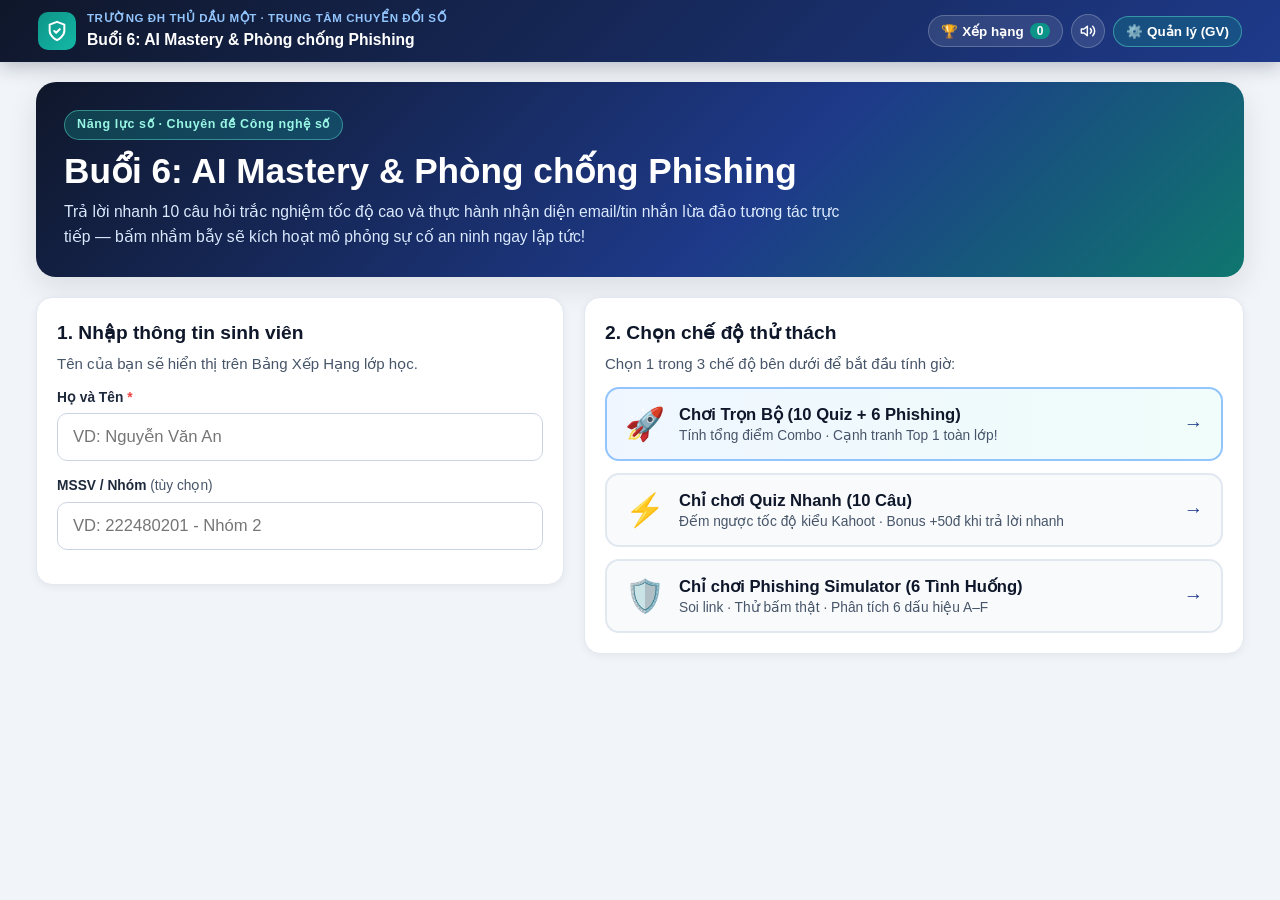
==== index.html @ e4f14445 "Build Buoi 6 AI Mastery Quiz & Phishing Simulator for GitHub Pages" ====
<!DOCTYPE html>
<html lang="vi">
<head>
  <meta charset="UTF-8" />
  <meta name="viewport" content="width=device-width, initial-scale=1.0" />
  <title>Buổi 6: AI Mastery Quiz &amp; Phishing Simulator | TDMU</title>
  <link rel="stylesheet" href="./styles.css" />
</head>
<body>
  <!-- Confetti Canvas -->
  <canvas id="confettiCanvas" aria-hidden="true"></canvas>

  <!-- Toast Container -->
  <div id="toastContainer" class="toast-container" aria-live="polite"></div>

  <!-- RED ALERT BREACH OVERLAY (Full-screen Phishing Trap Simulation) -->
  <div id="breachOverlay" class="breach-overlay hidden" role="dialog" aria-modal="true" aria-labelledby="breachRiskTitle">
    <div class="breach-modal">
      <div class="breach-safety-banner">
        🛡️ MÔ PHỎNG GIÁO DỤC AN TOÀN — KHÔNG CÓ DỮ LIỆU THẬT BỊ GỬI ĐI
      </div>
      <div class="breach-header">
        <div class="breach-siren-icon">🚨</div>
        <div>
          <div class="breach-kicker">CẢNH BÁO XÂM NHẬP HỆ THỐNG · PHISHING BREACH!</div>
          <h2 id="breachRiskTitle">Bạn vừa sập bẫy liên kết / tệp độc hại!</h2>
        </div>
      </div>

      <div class="breach-url-box">
        <span class="breach-url-label">🌐 Đã kết nối tới URL độc hại:</span>
        <code id="breachFakeUrl">http://unknown-phish.xyz</code>
      </div>

      <div class="breach-sim-terminal">
        <div class="terminal-title">⚡ Mô phỏng tiến trình trích xuất dữ liệu trái phép:</div>
        <ul id="breachStolenList" class="stolen-list"></ul>
      </div>

      <div class="breach-detail-box">
        <strong>💥 Hậu quả thực tế nếu xảy ra ngoài đời:</strong>
        <p id="breachRiskDetail"></p>
      </div>

      <div class="breach-footer">
        <span class="breach-score-badge">Điểm ca này: <strong>0đ</strong> (Mất cảnh giác)</span>
        <button type="button" class="btn btn-light-danger btn-lg" id="btnCloseBreachToAnalysis">
          🔍 Xem Phân Tích 6 Dấu Hiệu A–F để Rút Kinh Nghiệm
        </button>
      </div>
    </div>
  </div>

  <!-- TOP NAVIGATION BAR -->
  <header class="topbar">
    <div class="topbar-inner">
      <div class="brand" id="btnBrandHome" role="button" tabindex="0" title="Về trang chủ">
        <div class="brand-icon">
          <svg viewBox="0 0 24 24" fill="none" stroke="currentColor" stroke-width="2.2" stroke-linecap="round" stroke-linejoin="round" aria-hidden="true">
            <path d="M12 22s8-4 8-10V5l-8-3-8 3v7c0 6 8 10 8 10z"></path>
            <path d="M9 12l2 2 4-4"></path>
          </svg>
        </div>
        <div>
          <div class="brand-school" id="headerSchool">ĐH Thủ Dầu Một · Trung tâm Chuyển đổi số</div>
          <div class="brand-title" id="headerSession">Buổi 6: AI Mastery Quiz &amp; Phishing Lab</div>
        </div>
      </div>

      <div class="topbar-actions">
        <button type="button" class="btn-top hidden" id="btnBackHome">
          <span>🏠 Trang chủ</span>
        </button>
        <button type="button" class="btn-top" id="btnNavLeaderboard">
          <span>🏆 Xếp hạng</span>
          <span class="pill-count" id="topLeaderboardCount">0</span>
        </button>
        <button type="button" class="btn-top-icon" id="btnToggleMute" title="Bật / Tắt âm thanh">
          <svg id="iconSoundOn" viewBox="0 0 24 24" fill="none" stroke="currentColor" stroke-width="2.2" stroke-linecap="round" stroke-linejoin="round"><polygon points="11 5 6 9 2 9 2 15 6 15 11 19 11 5"></polygon><path d="M15.54 8.46a5 5 0 0 1 0 7.07"></path><path d="M19.07 4.93a10 10 0 0 1 0 14.14"></path></svg>
          <svg id="iconSoundOff" class="hidden" viewBox="0 0 24 24" fill="none" stroke="currentColor" stroke-width="2.2" stroke-linecap="round" stroke-linejoin="round"><polygon points="11 5 6 9 2 9 2 15 6 15 11 19 11 5"></polygon><line x1="23" y1="9" x2="17" y2="15"></line><line x1="17" y1="9" x2="23" y2="15"></line></svg>
        </button>
        <button type="button" class="btn-top btn-top-teacher" id="btnOpenTeacherGate">
          <span>⚙️ Quản lý (GV)</span>
        </button>
      </div>
    </div>
  </header>

  <main class="main-wrap">
    <!-- VIEW 1: PLAYER ENTRY + MODE HUB -->
    <section id="view-entry" class="view-section active">
      <div class="entry-hero">
        <div class="entry-hero-badge" id="entryCourseBadge">NĂNG LỰC SỐ · LỚP HỌC TRỰC TUYẾN</div>
        <h1 id="entrySessionTitle">Đấu Trường AI Mastery &amp; Phishing Simulator</h1>
        <p class="entry-hero-sub">
          Trả lời nhanh 10 câu hỏi trắc nghiệm tốc độ cao và thực hành nhận diện email/tin nhắn lừa đảo tương tác trực tiếp — bấm nhầm bẫy sẽ kích hoạt mô phỏng sự cố an ninh ngay lập tức!
        </p>
        <div id="syncStatusPill" class="sync-pill hidden"></div>
      </div>

      <div class="entry-grid">
        <div class="card entry-form-card">
          <h2>1. Nhập thông tin sinh viên</h2>
          <p class="muted">Tên của bạn sẽ hiển thị trên Bảng Xếp Hạng lớp học.</p>
          <div class="form-group">
            <label for="inputPlayerName">Họ và Tên <span class="req">*</span></label>
            <input type="text" id="inputPlayerName" class="input-lg" placeholder="VD: Nguyễn Văn An" maxlength="60" autocomplete="name" />
          </div>
          <div class="form-group">
            <label for="inputPlayerMssv">MSSV / Nhóm <span class="opt">(tùy chọn)</span></label>
            <input type="text" id="inputPlayerMssv" class="input-lg" placeholder="VD: 222480201 - Nhóm 2" maxlength="40" />
          </div>
        </div>

        <div class="card entry-modes-card">
          <h2>2. Chọn chế độ thử thách</h2>
          <p class="muted">Chọn 1 trong 3 chế độ bên dưới để bắt đầu tính giờ:</p>

          <div class="mode-stack">
            <button type="button" class="mode-card mode-combo" data-start-mode="combo">
              <div class="mode-icon">🚀</div>
              <div class="mode-info">
                <div class="mode-title">Chơi Trọn Bộ (<span id="countComboQuiz">10</span> Quiz + <span id="countComboPhish">6</span> Phishing)</div>
                <div class="mode-desc">Tính tổng điểm Combo · Cạnh tranh Top 1 toàn lớp!</div>
              </div>
              <span class="mode-arrow">→</span>
            </button>

            <button type="button" class="mode-card mode-quiz" data-start-mode="quiz">
              <div class="mode-icon">⚡</div>
              <div class="mode-info">
                <div class="mode-title">Chỉ chơi Quiz Nhanh (<span id="countOnlyQuiz">10</span> Câu)</div>
                <div class="mode-desc">Đếm ngược tốc độ kiểu Kahoot · Bonus +50đ khi trả lời nhanh</div>
              </div>
              <span class="mode-arrow">→</span>
            </button>

            <button type="button" class="mode-card mode-phish" data-start-mode="phishing">
              <div class="mode-icon">🛡️</div>
              <div class="mode-info">
                <div class="mode-title">Chỉ chơi Phishing Simulator (<span id="countOnlyPhish">6</span> Tình Huống)</div>
                <div class="mode-desc">Soi link · Thử bấm thật · Phân tích 6 dấu hiệu A–F</div>
              </div>
              <span class="mode-arrow">→</span>
            </button>
          </div>
        </div>
      </div>
    </section>

    <!-- VIEW 2: QUIZ ARENA -->
    <section id="view-quiz" class="view-section">
      <div class="hud-bar card">
        <div class="hud-player">
          <span class="hud-avatar" id="quizAvatar">A</span>
          <div>
            <div class="hud-name" id="quizPlayerLabel">Sinh viên</div>
            <div class="hud-sub" id="quizCategoryLabel">Chủ đề</div>
          </div>
        </div>
        <div class="hud-metrics">
          <div class="metric-pill">
            <span class="metric-label">Tiến trình</span>
            <strong id="quizProgressLabel">1 / 10</strong>
          </div>
          <div class="metric-pill metric-streak">
            <span class="metric-label">Chuỗi đúng</span>
            <strong id="quizStreakLabel">🔥 0</strong>
          </div>
          <div class="metric-pill metric-score">
            <span class="metric-label">Điểm</span>
            <strong id="quizScoreLabel">0</strong>
          </div>
        </div>
      </div>

      <div class="quiz-timer-track">
        <div class="quiz-timer-fill" id="quizTimerFill"></div>
      </div>
      <div class="quiz-timer-row">
        <span id="quizTimerStatus">Đang tính thời gian...</span>
        <strong id="quizTimerSec" class="quiz-sec-badge">20s</strong>
      </div>

      <div class="card quiz-question-card">
        <h2 id="quizQuestionText" class="quiz-question-text">Nội dung câu hỏi</h2>
        <div id="quizOptionsGrid" class="quiz-options-grid">
          <!-- 4 options rendered by JS -->
        </div>

        <div id="quizFeedbackBox" class="quiz-feedback-box hidden">
          <div class="feedback-head">
            <span id="quizFeedbackTitle">Kết quả</span>
            <span id="quizFeedbackPoints" class="badge-pts">+0đ</span>
          </div>
          <p id="quizFeedbackExplain"></p>
          <div class="feedback-actions">
            <button type="button" class="btn btn-primary btn-lg" id="btnQuizNext">Câu tiếp theo →</button>
          </div>
        </div>
      </div>
    </section>

    <!-- VIEW 3: PHISHING SIMULATOR -->
    <section id="view-phishing" class="view-section">
      <div class="hud-bar card">
        <div class="hud-player">
          <span class="hud-avatar hud-avatar-teal" id="phishAvatar">A</span>
          <div>
            <div class="hud-name" id="phishPlayerLabel">Sinh viên</div>
            <div class="hud-sub" id="phishCaseTitle">Phishing Simulator</div>
          </div>
        </div>
        <div class="hud-metrics">
          <div class="metric-pill">
            <span class="metric-label">Tình huống</span>
            <strong id="phishProgressLabel">1 / 6</strong>
          </div>
          <div class="metric-pill">
            <span class="metric-label">Độ khó</span>
            <strong id="phishDiffLabel">Trung bình</strong>
          </div>
          <div class="metric-pill metric-score">
            <span class="metric-label">Tổng điểm</span>
            <strong id="phishTotalScoreLabel">0</strong>
          </div>
        </div>
      </div>

      <div class="phish-grid">
        <div class="phish-sim-column">
          <div class="sim-hint-bar">
            💡 Rê chuột lên link để soi URL thật ở thanh đáy · Bấm trực tiếp vào link hoặc tệp đính kèm để kiểm tra phản xạ!
          </div>

          <div class="sim-shell" id="phishSimShell">
            <!-- Realistic Email / Zalo / LMS rendered here -->
          </div>

          <div class="phish-action-bar" id="phishActionBar">
            <button type="button" class="btn btn-safe btn-lg" id="btnPhishTrust">
              ✅ AN TOÀN — TIN TƯỞNG / MỞ LIÊN KẾT
            </button>
            <button type="button" class="btn btn-block btn-lg" id="btnPhishBlock">
              🚨 CHẶN &amp; BÁO CÁO PHISHING
            </button>
          </div>
        </div>

        <div class="phish-analysis-column">
          <div class="card" id="phishResultPanel">
            <div class="phish-waiting-box">
              <div style="font-size:2.4rem;margin-bottom:8px;">🕵️‍♂️</div>
              <h3>Hãy kiểm tra kỹ trước khi quyết định!</h3>
              <p class="muted">
                Kiểm tra <strong>người gửi</strong>, rê chuột soi <strong>URL thật</strong>, xem <strong>file đính kèm</strong> và <strong>dữ liệu bị yêu cầu</strong>.
              </p>
              <p class="muted" style="font-size:0.86rem;">
                ⚠️ Nếu bạn bấm nhầm vào link lừa đảo hoặc tệp đính kèm độc hại trong khung bên trái, cảnh báo xâm nhập sẽ kích hoạt ngay lập tức!
              </p>
            </div>
          </div>
        </div>
      </div>
    </section>

    <!-- VIEW 4: RESULT SUMMARY -->
    <section id="view-result" class="view-section">
      <div class="card result-card">
        <div class="result-badge-icon" id="resultCrown">🏆</div>
        <div class="result-rank-title" id="resultRankTitle">Chiến thần An toàn số</div>
        <h2 id="resultPlayerHeading">Nguyễn Văn A</h2>
        <p class="muted" id="resultPlayerSub">MSSV / Nhóm</p>

        <div class="result-stats-grid">
          <div class="res-stat">
            <span class="res-label">Điểm Quiz</span>
            <strong id="resQuizScore">0</strong>
            <small id="resQuizDetail">0/0 đúng</small>
          </div>
          <div class="res-stat">
            <span class="res-label">Điểm Phishing</span>
            <strong id="resPhishScore">0</strong>
            <small id="resPhishDetail">0/0 chuẩn</small>
          </div>
          <div class="res-stat res-stat-total">
            <span class="res-label">TỔNG ĐIỂM</span>
            <strong id="resTotalScore">0</strong>
            <small id="resDuration">0s</small>
          </div>
        </div>

        <!-- Sync & Copy Result for Online Class -->
        <div class="result-share-box">
          <div class="share-head">
            <strong>📤 Gửi kết quả cho Giảng viên (Lớp Online Meet/Zoom):</strong>
            <span id="resCloudSyncStatus" class="sync-badge">Lưu nội bộ trình duyệt</span>
          </div>
          <code id="resCopyString" class="copy-preview-code"></code>
          <div class="share-actions">
            <button type="button" class="btn btn-teal btn-lg" id="btnCopyResultLine">
              📋 Copy Kết Quả Gửi Lớp
            </button>
            <button type="button" class="btn btn-outline hidden" id="btnRetryCloudSync">
              ☁️ Gửi lại lên BXH Online
            </button>
          </div>
        </div>

        <div class="result-nav-actions">
          <button type="button" class="btn btn-primary" id="btnResultToLeaderboard">🏆 Xem Bảng Xếp Hạng</button>
          <button type="button" class="btn btn-outline" id="btnResultPlayAgain">🔄 Chơi lại</button>
          <button type="button" class="btn btn-outline" id="btnResultHome">🏠 Về Trang Chủ</button>
        </div>
      </div>
    </section>

    <!-- VIEW 5: LEADERBOARD -->
    <section id="view-leaderboard" class="view-section">
      <div class="card lb-header-card">
        <div>
          <h2>🏆 Bảng Xếp Hạng Lớp Học</h2>
          <p class="muted">Xếp theo Tổng điểm cao nhất → Thời gian hoàn thành nhanh nhất</p>
        </div>
        <div class="lb-header-actions">
          <button type="button" class="btn btn-outline hidden" id="btnRefreshCloudLb">🔄 Tải BXH Online</button>
          <button type="button" class="btn btn-gold" id="btnCelebrateWinner">🎆 Vinh danh Top 1</button>
          <button type="button" class="btn btn-primary" id="btnLbPlayEntry">🎮 Chơi lượt mới</button>
        </div>
      </div>

      <div id="podiumGrid" class="podium-grid"></div>

      <div class="card">
        <div class="table-wrap">
          <table class="lb-table">
            <thead>
              <tr>
                <th>Hạng</th>
                <th>Họ và Tên</th>
                <th>MSSV / Nhóm</th>
                <th>Chế độ</th>
                <th>Quiz</th>
                <th>Phishing</th>
                <th>Thời gian</th>
                <th>Tổng điểm</th>
              </tr>
            </thead>
            <tbody id="leaderboardTableBody"></tbody>
          </table>
        </div>
      </div>
    </section>

    <!-- VIEW 6: TEACHER MANAGEMENT HUB (PIN GATED) -->
    <section id="view-teacher" class="view-section">
      <div class="card teacher-top-card">
        <div>
          <span class="badge-teacher">CHẾ ĐỘ GIẢNG VIÊN</span>
          <h2>⚙️ Quản lý Lớp Học, Dán Kết Quả Chat &amp; Bộ Đề</h2>
        </div>
        <div class="teacher-tabs-bar">
          <button type="button" class="t-tab active" data-t-tab="import">📥 Dán Chat Meet/Zoom</button>
          <button type="button" class="t-tab" data-t-tab="scores">📊 Quản lý BXH (<span id="tScoreCount">0</span>)</button>
          <button type="button" class="t-tab" data-t-tab="cms">📝 Bộ đề &amp; Cài đặt</button>
        </div>
      </div>

      <!-- Teacher Tab 1: Bulk Paste Meet/Zoom Chat -->
      <div id="tpanel-import" class="t-panel active">
        <div class="card">
          <h3>📥 Nhập Hàng Loạt Kết Quả từ Chat Google Meet / Zoom</h3>
          <p class="muted">
            Copy toàn bộ khung chat lớp học (kể cả lẫn tên người gửi, giờ nhắn, tin nhắn trò chuyện bình thường) rồi dán vào ô bên dưới. Hệ thống tự động bắt các dòng có định dạng <code>[BUOI6-KQ] Tên | MSSV | Quiz: ... | Phish: ... | Tổng: ... | ...s</code>.
          </p>
          <textarea id="bulkChatInput" class="textarea-lg" placeholder="Dán đoạn chat Meet/Zoom vào đây...&#10;Ví dụ:&#10;19:45 Nguyễn Văn An: [BUOI6-KQ] Nguyễn Văn An | 222480201 | Quiz: 850 (8/10) | Phish: 750 (5/6) | Tổng: 1600 | 112s"></textarea>
          <div class="t-actions-row">
            <button type="button" class="btn btn-teal btn-lg" id="btnParseBulkChat">⚡ Quét &amp; Đẩy lên Bảng Xếp Hạng</button>
            <button type="button" class="btn btn-outline" id="btnFillSampleChat">Thử dữ liệu mẫu</button>
          </div>
          <div id="bulkImportReport" class="import-report hidden"></div>
        </div>
      </div>

      <!-- Teacher Tab 2: Manage Scores & CSV Export -->
      <div id="tpanel-scores" class="t-panel">
        <div class="card">
          <div class="section-between">
            <h3>📊 Danh Sách Điểm Đã Ghi Nhận</h3>
            <div class="header-actions">
              <button type="button" class="btn btn-teal btn-sm" id="btnExportCsv">📥 Xuất CSV (Excel UTF-8 BOM)</button>
              <button type="button" class="btn btn-danger-outline btn-sm" id="btnClearLeaderboard">🗑️ Xóa toàn bộ BXH</button>
            </div>
          </div>
          <div class="table-wrap" style="margin-top:12px;">
            <table class="lb-table">
              <thead>
                <tr>
                  <th>#</th>
                  <th>Họ và Tên</th>
                  <th>MSSV / Nhóm</th>
                  <th>Quiz</th>
                  <th>Phishing</th>
                  <th>Tổng điểm</th>
                  <th>Thời gian</th>
                  <th>Nguồn</th>
                  <th>Xóa</th>
                </tr>
              </thead>
              <tbody id="teacherScoresTbody"></tbody>
            </table>
          </div>
        </div>
      </div>

      <!-- Teacher Tab 3: CMS & Settings -->
      <div id="tpanel-cms" class="t-panel">
        <div class="card" style="margin-bottom:16px;">
          <h3>🔧 Cấu Hình Lớp Học &amp; Đồng Bộ GitHub Pages</h3>
          <form id="formTeacherSettings" class="settings-grid">
            <div class="form-group">
              <label for="setSessionTitle">Tên buổi học</label>
              <input type="text" id="setSessionTitle" class="input-std" />
            </div>
            <div class="form-group">
              <label for="setSchoolName">Đơn vị / Trường</label>
              <input type="text" id="setSchoolName" class="input-std" />
            </div>
            <div class="form-group">
              <label for="setTeacherPin">Mã PIN Giảng viên (để trống nếu muốn tắt hỏi PIN)</label>
              <input type="text" id="setTeacherPin" class="input-std" placeholder="Mặc định: 2026" />
            </div>
            <div class="form-group">
              <label for="setEndpoint">Google Apps Script URL (Leaderboard Endpoint - tùy chọn)</label>
              <input type="url" id="setEndpoint" class="input-std" placeholder="https://script.google.com/macros/s/.../exec" />
            </div>
            <div class="settings-actions">
              <button type="submit" class="btn btn-primary btn-sm">💾 Lưu cấu hình</button>
              <button type="button" class="btn btn-teal btn-sm" id="btnExportGameDataJs">📦 Xuất game_data.js (Commit GitHub)</button>
              <button type="button" class="btn btn-outline btn-sm" id="btnExportJson">Xuất JSON</button>
              <label class="btn btn-outline btn-sm file-label">
                Nhập JSON
                <input type="file" id="inputImportJson" accept=".json,application/json" hidden />
              </label>
              <button type="button" class="btn btn-danger-outline btn-sm" id="btnResetDefaults">Khôi phục bộ đề gốc</button>
            </div>
          </form>
        </div>

        <div class="cms-dual-grid">
          <div class="card">
            <div class="section-between">
              <h3>⚡ Bộ câu hỏi Quiz (<span id="cmsQuizCount">0</span>)</h3>
              <button type="button" class="btn btn-primary btn-sm" id="btnAddQuiz">+ Thêm Quiz</button>
            </div>
            <div id="cmsQuizList" class="cms-items-list"></div>
          </div>

          <div class="card">
            <div class="section-between">
              <h3>🛡️ Tình huống Phishing (<span id="cmsPhishCount">0</span>)</h3>
              <button type="button" class="btn btn-primary btn-sm" id="btnAddPhish">+ Thêm Phishing</button>
            </div>
            <div id="cmsPhishList" class="cms-items-list"></div>
          </div>
        </div>
      </div>
    </section>
  </main>

  <!-- GENERIC MODAL (Teacher PIN Gate / CMS Editor) -->
  <div id="modalBackdrop" class="modal-backdrop hidden">
    <div class="modal-box" role="dialog" aria-modal="true" aria-labelledby="modalTitle">
      <div class="modal-head">
        <h3 id="modalTitle">Tiêu đề</h3>
        <button type="button" class="btn-close-modal" id="btnCloseModal" aria-label="Đóng">✕</button>
      </div>
      <div id="modalContent" class="modal-content"></div>
    </div>
  </div>

  <script src="./game_data.js"></script>
  <script src="./app.js"></script>
</body>
</html>
---- styles.css ----
/* ==========================================================================
   Buổi 6: AI Mastery Quiz & Phishing Simulator (GitHub Pages + Online Class)
   Cyber Navy (#0F172A / #1E3A8A) + Teal (#0D9488) + Coral Alert (#EF4444)
   ========================================================================== */

:root {
  --cyber-dark: #0F172A;
  --navy: #1E3A8A;
  --navy-hover: #172554;
  --teal: #0D9488;
  --teal-dark: #0F766E;
  --teal-soft: #CCFBF1;
  --coral: #EF4444;
  --coral-dark: #B91C1C;
  --coral-soft: #FEE2E2;
  --amber: #F59E0B;
  --amber-dark: #B45309;
  --amber-soft: #FEF3C7;
  --green: #16A34A;
  --green-soft: #DCFCE7;

  --bg: #F1F5F9;
  --card: #FFFFFF;
  --text: #0F172A;
  --muted: #475569;
  --border: #E2E8F0;
  --radius: 16px;
  --radius-sm: 10px;
  --shadow-sm: 0 2px 8px rgba(15, 23, 42, 0.06);
  --shadow-md: 0 10px 30px rgba(15, 23, 42, 0.1);
  --shadow-lg: 0 20px 50px rgba(15, 23, 42, 0.25);
  --font: -apple-system, BlinkMacSystemFont, "Segoe UI", Roboto, "Helvetica Neue", Arial, sans-serif;
  --mono: "SFMono-Regular", Consolas, "Liberation Mono", Menlo, monospace;
}

*, *::before, *::after {
  box-sizing: border-box;
}

body {
  margin: 0;
  font-family: var(--font);
  background: var(--bg);
  color: var(--text);
  line-height: 1.55;
  -webkit-font-smoothing: antialiased;
}

.hidden { display: none !important; }
.muted { color: var(--muted); margin: 4px 0 12px; font-size: 0.94rem; }

#confettiCanvas {
  position: fixed;
  inset: 0;
  width: 100vw;
  height: 100vh;
  pointer-events: none;
  z-index: 9999;
}

.toast-container {
  position: fixed;
  bottom: 18px;
  right: 18px;
  z-index: 9500;
  display: flex;
  flex-direction: column;
  gap: 8px;
  max-width: min(380px, 92vw);
}

.toast {
  background: var(--cyber-dark);
  color: #FFFFFF;
  padding: 12px 16px;
  border-radius: var(--radius-sm);
  border-left: 4px solid var(--teal);
  box-shadow: var(--shadow-lg);
  font-size: 0.9rem;
  font-weight: 600;
  animation: toastIn 0.18s ease-out;
}
.toast.toast-success { border-left-color: #22C55E; }
.toast.toast-warning { border-left-color: var(--amber); }
.toast.toast-error { border-left-color: var(--coral); }

@keyframes toastIn {
  from { transform: translateY(12px); opacity: 0; }
  to { transform: translateY(0); opacity: 1; }
}

/* ==========================================================================
   TOPBAR
   ========================================================================== */
.topbar {
  position: sticky;
  top: 0;
  z-index: 500;
  background: linear-gradient(135deg, var(--cyber-dark) 0%, var(--navy) 100%);
  color: #FFFFFF;
  box-shadow: 0 4px 20px rgba(15, 23, 42, 0.28);
}

.topbar-inner {
  max-width: 1240px;
  margin: 0 auto;
  padding: 10px 18px;
  display: flex;
  align-items: center;
  justify-content: space-between;
  gap: 12px;
  flex-wrap: wrap;
}

.brand {
  display: flex;
  align-items: center;
  gap: 11px;
  cursor: pointer;
}

.brand-icon {
  width: 38px;
  height: 38px;
  border-radius: 10px;
  background: linear-gradient(135deg, var(--teal), #14B8A6);
  display: grid;
  place-items: center;
  flex-shrink: 0;
}

.brand-icon svg { width: 22px; height: 22px; }

.brand-school {
  font-size: 0.72rem;
  text-transform: uppercase;
  letter-spacing: 0.05em;
  color: #93C5FD;
  font-weight: 700;
}

.brand-title {
  font-size: 0.98rem;
  font-weight: 800;
}

.topbar-actions {
  display: flex;
  align-items: center;
  gap: 8px;
  flex-wrap: wrap;
}

.btn-top {
  display: inline-flex;
  align-items: center;
  gap: 6px;
  padding: 7px 12px;
  border-radius: 999px;
  border: 1px solid rgba(255, 255, 255, 0.22);
  background: rgba(255, 255, 255, 0.1);
  color: #FFFFFF;
  font-size: 0.84rem;
  font-weight: 700;
  cursor: pointer;
  transition: background 0.15s;
}
.btn-top:hover { background: rgba(255, 255, 255, 0.2); }

.btn-top-teacher {
  background: rgba(13, 148, 136, 0.28);
  border-color: rgba(94, 234, 212, 0.45);
}

.btn-top-icon {
  width: 34px;
  height: 34px;
  border-radius: 50%;
  border: 1px solid rgba(255, 255, 255, 0.22);
  background: rgba(255, 255, 255, 0.1);
  color: #FFFFFF;
  display: grid;
  place-items: center;
  cursor: pointer;
}
.btn-top-icon svg { width: 16px; height: 16px; }

.pill-count {
  background: var(--teal);
  color: #FFFFFF;
  font-size: 0.75rem;
  padding: 1px 7px;
  border-radius: 999px;
}

/* ==========================================================================
   MAIN WRAP & CARDS
   ========================================================================== */
.main-wrap {
  max-width: 1240px;
  margin: 0 auto;
  padding: 20px 16px 48px;
}

.view-section { display: none; }
.view-section.active {
  display: block;
  animation: fadeUp 0.22s ease-out;
}

@keyframes fadeUp {
  from { opacity: 0; transform: translateY(6px); }
  to { opacity: 1; transform: translateY(0); }
}

.card {
  background: var(--card);
  border: 1px solid var(--border);
  border-radius: var(--radius);
  padding: 20px;
  box-shadow: var(--shadow-sm);
}

/* Buttons */
.btn {
  display: inline-flex;
  align-items: center;
  justify-content: center;
  gap: 8px;
  padding: 10px 16px;
  border-radius: var(--radius-sm);
  border: 1px solid transparent;
  font-family: inherit;
  font-size: 0.92rem;
  font-weight: 700;
  cursor: pointer;
  transition: transform 0.1s, filter 0.15s, background 0.15s;
}
.btn:active { transform: scale(0.98); }
.btn:disabled { opacity: 0.55; cursor: not-allowed; }
.btn-sm { padding: 6px 12px; font-size: 0.82rem; }
.btn-lg { padding: 13px 20px; font-size: 1rem; border-radius: 12px; }

.btn-primary { background: var(--navy); color: #FFFFFF; }
.btn-primary:hover { background: var(--navy-hover); }
.btn-teal { background: var(--teal); color: #FFFFFF; }
.btn-teal:hover { background: var(--teal-dark); }
.btn-gold { background: linear-gradient(135deg, #F59E0B, #D97706); color: #FFFFFF; }
.btn-safe { background: var(--green); color: #FFFFFF; }
.btn-safe:hover { background: #15803D; }
.btn-block { background: var(--coral); color: #FFFFFF; }
.btn-block:hover { background: var(--coral-dark); }
.btn-outline { background: #FFFFFF; color: var(--text); border-color: #CBD5E1; }
.btn-outline:hover { border-color: var(--navy); color: var(--navy); background: #F8FAFC; }
.btn-danger-outline { background: #FFFFFF; color: var(--coral); border-color: #FCA5A5; }
.btn-danger-outline:hover { background: var(--coral-soft); }
.btn-light-danger { background: #FFFFFF; color: var(--coral-dark); font-weight: 800; }

/* Inputs */
.form-group { margin-bottom: 14px; }
.form-group label {
  display: block;
  font-size: 0.86rem;
  font-weight: 700;
  margin-bottom: 5px;
  color: #1E293B;
}
.req { color: var(--coral); }
.opt { color: var(--muted); font-weight: 500; }

.input-lg, .input-std, .select-std, .textarea-lg, .textarea-std {
  width: 100%;
  padding: 11px 14px;
  border: 1.5px solid #CBD5E1;
  border-radius: var(--radius-sm);
  font-family: inherit;
  font-size: 0.96rem;
  color: var(--text);
  background: #FFFFFF;
}
.input-lg { padding: 13px 15px; font-size: 1.04rem; }
.textarea-lg { min-height: 140px; font-family: var(--mono); font-size: 0.86rem; resize: vertical; }
.textarea-std { min-height: 80px; resize: vertical; }

.input-lg:focus, .input-std:focus, .select-std:focus, .textarea-lg:focus, .textarea-std:focus {
  outline: none;
  border-color: var(--teal);
  box-shadow: 0 0 0 3px rgba(13, 148, 136, 0.18);
}

.input-error {
  border-color: var(--coral) !important;
  animation: shakeInput 0.35s ease;
}
@keyframes shakeInput {
  0%, 100% { transform: translateX(0); }
  25% { transform: translateX(-6px); }
  75% { transform: translateX(6px); }
}

/* ==========================================================================
   VIEW 1: PLAYER ENTRY + MODE HUB
   ========================================================================== */
.entry-hero {
  background: linear-gradient(135deg, var(--cyber-dark) 0%, var(--navy) 60%, var(--teal-dark) 100%);
  color: #FFFFFF;
  border-radius: 20px;
  padding: 28px 28px;
  margin-bottom: 20px;
  box-shadow: var(--shadow-md);
}

.entry-hero-badge {
  display: inline-block;
  padding: 4px 12px;
  border-radius: 999px;
  background: rgba(20, 184, 166, 0.25);
  border: 1px solid rgba(94, 234, 212, 0.45);
  color: #99F6E4;
  font-size: 0.78rem;
  font-weight: 800;
  letter-spacing: 0.05em;
  margin-bottom: 10px;
}

.entry-hero h1 {
  margin: 0 0 8px;
  font-size: clamp(1.5rem, 3vw, 2.2rem);
  line-height: 1.22;
}

.entry-hero-sub {
  margin: 0;
  color: #DBEAFE;
  max-width: 780px;
  font-size: 0.98rem;
}

.sync-pill {
  display: inline-flex;
  align-items: center;
  gap: 6px;
  margin-top: 12px;
  padding: 4px 12px;
  border-radius: 999px;
  background: rgba(34, 197, 94, 0.2);
  border: 1px solid rgba(134, 239, 172, 0.5);
  color: #BBF7D0;
  font-size: 0.8rem;
  font-weight: 700;
}

.entry-grid {
  display: grid;
  grid-template-columns: 1fr 1.25fr;
  gap: 20px;
  align-items: start;
}

.entry-form-card h2, .entry-modes-card h2 {
  margin: 0;
  font-size: 1.2rem;
}

.mode-stack {
  display: flex;
  flex-direction: column;
  gap: 12px;
}

.mode-card {
  width: 100%;
  text-align: left;
  display: flex;
  align-items: center;
  gap: 14px;
  padding: 16px 18px;
  border-radius: 14px;
  border: 2px solid var(--border);
  background: #F8FAFC;
  cursor: pointer;
  font-family: inherit;
  transition: all 0.16s ease;
}

.mode-card:hover {
  transform: translateY(-2px);
  box-shadow: var(--shadow-md);
}

.mode-combo {
  background: linear-gradient(90deg, #EFF6FF 0%, #F0FDFA 100%);
  border-color: #93C5FD;
}
.mode-combo:hover { border-color: var(--navy); }
.mode-quiz:hover { border-color: var(--teal); background: #F0FDFA; }
.mode-phish:hover { border-color: var(--coral); background: #FEF2F2; }

.mode-icon { font-size: 2rem; line-height: 1; flex-shrink: 0; }
.mode-info { flex: 1; }
.mode-title { font-size: 1.04rem; font-weight: 800; color: var(--cyber-dark); }
.mode-desc { font-size: 0.86rem; color: var(--muted); margin-top: 2px; }
.mode-arrow { font-size: 1.2rem; font-weight: 900; color: var(--navy); }

/* ==========================================================================
   HUD BAR & QUIZ ARENA
   ========================================================================== */
.hud-bar {
  display: flex;
  align-items: center;
  justify-content: space-between;
  gap: 14px;
  padding: 12px 18px;
  margin-bottom: 12px;
  flex-wrap: wrap;
}

.hud-player {
  display: flex;
  align-items: center;
  gap: 11px;
}

.hud-avatar {
  width: 40px;
  height: 40px;
  border-radius: 12px;
  background: var(--navy);
  color: #FFFFFF;
  display: grid;
  place-items: center;
  font-weight: 900;
  font-size: 1.1rem;
}

.hud-avatar-teal { background: var(--teal); }
.hud-name { font-weight: 800; font-size: 1rem; }
.hud-sub { font-size: 0.8rem; color: var(--muted); }

.hud-metrics {
  display: flex;
  gap: 10px;
  flex-wrap: wrap;
}

.metric-pill {
  background: #F8FAFC;
  border: 1px solid var(--border);
  border-radius: 10px;
  padding: 6px 12px;
  text-align: center;
  min-width: 82px;
}

.metric-label { display: block; font-size: 0.72rem; color: var(--muted); font-weight: 700; text-transform: uppercase; }
.metric-pill strong { font-size: 1.05rem; color: var(--cyber-dark); }
.metric-streak strong { color: #EA580C; }
.metric-score { background: #EFF6FF; border-color: #BFDBFE; }
.metric-score strong { color: var(--navy); font-family: var(--mono); }

.quiz-timer-track {
  height: 10px;
  background: #CBD5E1;
  border-radius: 999px;
  overflow: hidden;
  margin-bottom: 6px;
}

.quiz-timer-fill {
  height: 100%;
  width: 100%;
  background: linear-gradient(90deg, var(--teal), #3B82F6);
  transition: width 0.1s linear;
}
.quiz-timer-fill.low {
  background: linear-gradient(90deg, var(--coral), #F97316);
}

.quiz-timer-row {
  display: flex;
  justify-content: space-between;
  align-items: center;
  font-size: 0.85rem;
  color: var(--muted);
  margin-bottom: 12px;
}

.quiz-sec-badge {
  font-family: var(--mono);
  font-size: 1rem;
  color: var(--navy);
}
.quiz-sec-badge.low { color: var(--coral); }

.quiz-question-card {
  max-width: 900px;
  margin: 0 auto;
  padding: 26px;
}

.quiz-question-text {
  margin: 0 0 20px;
  font-size: clamp(1.15rem, 2.2vw, 1.48rem);
  line-height: 1.4;
}

.quiz-options-grid {
  display: grid;
  grid-template-columns: 1fr 1fr;
  gap: 12px;
}

.quiz-opt-btn {
  display: flex;
  align-items: center;
  gap: 12px;
  text-align: left;
  padding: 15px 16px;
  border-radius: 12px;
  border: 2px solid #CBD5E1;
  background: #FFFFFF;
  font-family: inherit;
  font-size: 0.98rem;
  font-weight: 700;
  color: var(--cyber-dark);
  cursor: pointer;
  transition: all 0.14s ease;
}

.quiz-opt-btn:hover:not(:disabled) {
  border-color: var(--navy);
  background: #EFF6FF;
  transform: translateY(-1px);
}

.quiz-opt-btn:disabled { cursor: default; }

.opt-letter {
  width: 32px;
  height: 32px;
  border-radius: 8px;
  display: grid;
  place-items: center;
  font-weight: 900;
  color: #FFFFFF;
  flex-shrink: 0;
}
.opt-0 .opt-letter { background: #1E3A8A; }
.opt-1 .opt-letter { background: #0D9488; }
.opt-2 .opt-letter { background: #D97706; }
.opt-3 .opt-letter { background: #7C3AED; }

.quiz-opt-btn.opt-correct {
  background: var(--green-soft);
  border-color: var(--green);
  color: #14532D;
}
.quiz-opt-btn.opt-wrong {
  background: var(--coral-soft);
  border-color: var(--coral);
  color: #7F1D1D;
}
.quiz-opt-btn.opt-dim { opacity: 0.55; }

.quiz-feedback-box {
  margin-top: 20px;
  padding: 18px;
  border-radius: 12px;
  background: #F8FAFC;
  border: 1px solid var(--border);
  border-left: 5px solid var(--teal);
}
.quiz-feedback-box.is-wrong { border-left-color: var(--coral); background: #FEF2F2; }
.quiz-feedback-box.is-correct { border-left-color: var(--green); background: #F0FDF4; }

.feedback-head {
  display: flex;
  align-items: center;
  justify-content: space-between;
  font-weight: 800;
  font-size: 1.08rem;
  margin-bottom: 6px;
}

.badge-pts {
  background: var(--navy);
  color: #FFFFFF;
  padding: 3px 10px;
  border-radius: 999px;
  font-family: var(--mono);
  font-size: 0.88rem;
}

.feedback-actions {
  margin-top: 14px;
  display: flex;
  justify-content: flex-end;
}

/* ==========================================================================
   VIEW 3: PHISHING SIMULATOR + RED ALERT BREACH OVERLAY
   ========================================================================== */
.phish-grid {
  display: grid;
  grid-template-columns: 1.35fr 1fr;
  gap: 18px;
  align-items: start;
}

.sim-hint-bar {
  background: #0F172A;
  color: #99F6E4;
  padding: 8px 14px;
  border-radius: 10px;
  font-size: 0.84rem;
  font-weight: 600;
  margin-bottom: 10px;
}

.sim-shell {
  border-radius: var(--radius);
  overflow: hidden;
  border: 1px solid #CBD5E1;
  background: #FFFFFF;
  box-shadow: var(--shadow-md);
}

.sim-email-bar {
  background: #F1F5F9;
  padding: 9px 14px;
  border-bottom: 1px solid var(--border);
  display: flex;
  align-items: center;
  justify-content: space-between;
  font-size: 0.8rem;
  color: var(--muted);
}
.dots { display: flex; gap: 5px; }
.dots span { width: 10px; height: 10px; border-radius: 50%; background: #CBD5E1; }
.dots span:nth-child(1) { background: #F87171; }
.dots span:nth-child(2) { background: #FBBF24; }
.dots span:nth-child(3) { background: #4ADE80; }

.sim-email-head {
  padding: 16px 18px;
  border-bottom: 1px solid var(--border);
}
.sim-subject { margin: 0 0 10px; font-size: 1.1rem; font-weight: 800; }

.sim-sender {
  display: flex;
  align-items: center;
  justify-content: space-between;
  gap: 10px;
  flex-wrap: wrap;
}
.sim-sender-left { display: flex; align-items: center; gap: 10px; }
.sim-ava {
  width: 36px;
  height: 36px;
  border-radius: 50%;
  background: var(--navy);
  color: #FFFFFF;
  display: grid;
  place-items: center;
  font-weight: 800;
}
.sim-addr {
  font-family: var(--mono);
  font-size: 0.82rem;
  background: #F1F5F9;
  padding: 2px 7px;
  border-radius: 5px;
  color: #334155;
}

.sim-zalo-head {
  background: #0068FF;
  color: #FFFFFF;
  padding: 12px 16px;
  display: flex;
  align-items: center;
  justify-content: space-between;
}
.sim-zalo-wrap { background: #E2E8F0; padding: 18px; }
.sim-zalo-bubble {
  background: #FFFFFF;
  border-radius: 14px;
  border-top-left-radius: 4px;
  padding: 14px 16px;
  box-shadow: var(--shadow-sm);
}

.sim-lms-head {
  background: linear-gradient(90deg, var(--navy), var(--teal));
  color: #FFFFFF;
  padding: 12px 16px;
  display: flex;
  justify-content: space-between;
  align-items: center;
  font-weight: 800;
}
.sim-lms-url {
  background: #F1F5F9;
  padding: 6px 14px;
  border-bottom: 1px solid var(--border);
  font-family: var(--mono);
  font-size: 0.82rem;
}

.sim-body {
  padding: 18px;
  font-size: 0.96rem;
  line-height: 1.65;
}
.sim-body a {
  color: #1D4ED8;
  font-weight: 700;
  text-decoration: underline;
  cursor: pointer;
}

.sim-attachment-bar {
  margin: 0 18px 18px;
  padding: 10px 14px;
  border-radius: 10px;
  border: 1.5px dashed var(--amber);
  background: #FFFBEB;
  color: #92400E;
  font-family: var(--mono);
  font-size: 0.85rem;
  font-weight: 700;
  display: inline-flex;
  align-items: center;
  gap: 8px;
  cursor: pointer;
  transition: transform 0.12s, background 0.12s;
}
.sim-attachment-bar:hover {
  background: #FEF3C7;
  transform: translateY(-1px);
}

.link-inspector {
  background: var(--cyber-dark);
  color: #E2E8F0;
  padding: 9px 14px;
  font-family: var(--mono);
  font-size: 0.8rem;
  display: flex;
  align-items: center;
  gap: 8px;
  border-top: 1px solid #334155;
}
.link-inspector.inspecting {
  background: #7F1D1D;
  color: #FEF2F2;
}
.inspector-tag { color: #5EEAD4; font-weight: 800; flex-shrink: 0; }
.link-inspector.inspecting .inspector-tag { color: #FDE047; }
.inspector-url { overflow: hidden; text-overflow: ellipsis; white-space: nowrap; }

.phish-action-bar {
  display: grid;
  grid-template-columns: 1fr 1fr;
  gap: 10px;
  margin-top: 12px;
}

.phish-waiting-box {
  text-align: center;
  padding: 20px 10px;
}

.verdict-box {
  padding: 14px 16px;
  border-radius: 12px;
  font-weight: 700;
  margin-bottom: 14px;
}
.verdict-good { background: var(--green-soft); border: 2px solid var(--green); color: #14532D; }
.verdict-bad { background: var(--coral-soft); border: 2px solid var(--coral); color: #7F1D1D; }
.verdict-warn { background: var(--amber-soft); border: 2px solid var(--amber); color: #78350F; }

.signs-list { display: flex; flex-direction: column; gap: 8px; }
.sign-item {
  display: flex;
  gap: 10px;
  padding: 9px 11px;
  border-radius: 8px;
  background: #F8FAFC;
  border: 1px solid var(--border);
  font-size: 0.88rem;
}
.sign-key {
  width: 25px;
  height: 25px;
  border-radius: 6px;
  background: var(--navy);
  color: #FFFFFF;
  font-weight: 800;
  display: grid;
  place-items: center;
  flex-shrink: 0;
}
.takeaway-box {
  margin-top: 12px;
  padding: 11px 14px;
  border-radius: 8px;
  background: #EFF6FF;
  border: 1px solid #BFDBFE;
  font-size: 0.9rem;
  color: #1E3A8A;
}

/* RED ALERT BREACH OVERLAY */
.breach-overlay {
  position: fixed;
  inset: 0;
  z-index: 8000;
  background: rgba(127, 29, 29, 0.92);
  display: grid;
  place-items: center;
  padding: 16px;
  animation: flashRedBg 0.7s infinite alternate;
}

@keyframes flashRedBg {
  from { background: rgba(127, 29, 29, 0.92); }
  to { background: rgba(185, 28, 28, 0.96); }
}

.breach-modal {
  width: min(700px, 96vw);
  max-height: 92vh;
  overflow-y: auto;
  background: #0F172A;
  color: #F8FAFC;
  border: 3px solid #EF4444;
  border-radius: 18px;
  padding: 22px;
  box-shadow: 0 0 60px rgba(239, 68, 68, 0.65);
  animation: breachShake 0.45s ease-in-out;
}

@keyframes breachShake {
  0%, 100% { transform: translateX(0); }
  15% { transform: translateX(-10px) rotate(-0.6deg); }
  30% { transform: translateX(10px) rotate(0.6deg); }
  45% { transform: translateX(-8px); }
  60% { transform: translateX(8px); }
  75% { transform: translateX(-4px); }
}

.breach-safety-banner {
  background: #0D9488;
  color: #FFFFFF;
  text-align: center;
  padding: 7px 12px;
  border-radius: 8px;
  font-size: 0.78rem;
  font-weight: 800;
  letter-spacing: 0.04em;
  margin-bottom: 16px;
}

.breach-header {
  display: flex;
  align-items: center;
  gap: 14px;
  margin-bottom: 16px;
}
.breach-siren-icon { font-size: 2.8rem; line-height: 1; }
.breach-kicker { color: #FCA5A5; font-size: 0.78rem; font-weight: 800; letter-spacing: 0.05em; }
.breach-header h2 { margin: 3px 0 0; color: #FFFFFF; font-size: 1.4rem; }

.breach-url-box {
  background: #1E293B;
  border: 1px solid #EF4444;
  border-radius: 10px;
  padding: 10px 14px;
  margin-bottom: 14px;
  font-size: 0.88rem;
}
.breach-url-label { display: block; color: #FCA5A5; font-weight: 700; margin-bottom: 4px; }
.breach-url-box code {
  font-family: var(--mono);
  color: #FDE047;
  word-break: break-all;
}

.breach-sim-terminal {
  background: #020617;
  border: 1px solid #334155;
  border-radius: 10px;
  padding: 14px;
  font-family: var(--mono);
  margin-bottom: 14px;
}
.terminal-title { color: #38BDF8; font-size: 0.82rem; font-weight: 700; margin-bottom: 8px; }
.stolen-list {
  margin: 0;
  padding-left: 18px;
  color: #FCA5A5;
  font-size: 0.86rem;
  line-height: 1.7;
}

.breach-detail-box {
  background: rgba(239, 68, 68, 0.14);
  border-left: 4px solid #EF4444;
  padding: 12px 14px;
  border-radius: 8px;
  margin-bottom: 16px;
  font-size: 0.92rem;
}
.breach-detail-box p { margin: 5px 0 0; color: #E2E8F0; }

.breach-footer {
  display: flex;
  align-items: center;
  justify-content: space-between;
  gap: 12px;
  flex-wrap: wrap;
}
.breach-score-badge { color: #FCA5A5; font-size: 0.92rem; }

/* ==========================================================================
   VIEW 4 & 5: RESULT SUMMARY & LEADERBOARD
   ========================================================================== */
.result-card {
  max-width: 780px;
  margin: 0 auto;
  text-align: center;
  padding: 30px 24px;
}
.result-badge-icon { font-size: 3.4rem; line-height: 1; }
.result-rank-title {
  display: inline-block;
  margin-top: 8px;
  padding: 4px 14px;
  border-radius: 999px;
  background: var(--teal-soft);
  color: var(--teal-dark);
  font-weight: 800;
  font-size: 0.86rem;
}
.result-card h2 { margin: 10px 0 2px; font-size: 1.7rem; }

.result-stats-grid {
  display: grid;
  grid-template-columns: repeat(3, 1fr);
  gap: 12px;
  margin: 20px 0;
}
.res-stat {
  background: #F8FAFC;
  border: 1px solid var(--border);
  border-radius: 12px;
  padding: 14px;
}
.res-stat-total { background: #EFF6FF; border-color: #93C5FD; }
.res-label { display: block; font-size: 0.78rem; color: var(--muted); font-weight: 700; text-transform: uppercase; }
.res-stat strong { display: block; font-size: 1.7rem; font-family: var(--mono); color: var(--navy); margin: 4px 0; }

.result-share-box {
  text-align: left;
  background: #F0FDFA;
  border: 1.5px solid #5EEAD4;
  border-radius: 12px;
  padding: 16px;
  margin-bottom: 18px;
}
.share-head {
  display: flex;
  justify-content: space-between;
  align-items: center;
  gap: 8px;
  flex-wrap: wrap;
  margin-bottom: 8px;
}
.sync-badge {
  font-size: 0.78rem;
  font-weight: 700;
  padding: 2px 10px;
  border-radius: 999px;
  background: #E2E8F0;
  color: #334155;
}
.sync-badge.ok { background: var(--green-soft); color: #14532D; }

.copy-preview-code {
  display: block;
  background: #FFFFFF;
  border: 1px solid #CBD5E1;
  border-radius: 8px;
  padding: 10px 12px;
  font-family: var(--mono);
  font-size: 0.84rem;
  word-break: break-word;
  margin-bottom: 10px;
}
.share-actions, .result-nav-actions {
  display: flex;
  gap: 10px;
  justify-content: center;
  flex-wrap: wrap;
}

/* Leaderboard */
.lb-header-card {
  display: flex;
  align-items: center;
  justify-content: space-between;
  gap: 12px;
  flex-wrap: wrap;
  margin-bottom: 16px;
}
.lb-header-card h2 { margin: 0; }
.lb-header-actions { display: flex; gap: 8px; flex-wrap: wrap; }

.podium-grid {
  display: grid;
  grid-template-columns: repeat(3, 1fr);
  gap: 12px;
  margin-bottom: 16px;
}
.podium-card {
  background: #FFFFFF;
  border: 1.5px solid var(--border);
  border-radius: 14px;
  padding: 16px;
  text-align: center;
  box-shadow: var(--shadow-sm);
}
.podium-1 { border-color: #FACC15; background: linear-gradient(180deg, #FEFCE8 0%, #FFFFFF 100%); }
.podium-2 { border-color: #94A3B8; }
.podium-3 { border-color: #FB923C; }
.podium-medal { font-size: 2rem; line-height: 1; }
.podium-name { font-weight: 800; font-size: 1.05rem; margin: 6px 0 2px; }
.podium-score { font-family: var(--mono); font-size: 1.4rem; font-weight: 900; color: var(--navy); }

.table-wrap { overflow-x: auto; }
.lb-table { width: 100%; border-collapse: collapse; font-size: 0.9rem; }
.lb-table th, .lb-table td {
  padding: 10px 12px;
  border-bottom: 1px solid var(--border);
  text-align: left;
  white-space: nowrap;
}
.lb-table th {
  font-size: 0.78rem;
  text-transform: uppercase;
  color: var(--muted);
  background: #F8FAFC;
}

/* ==========================================================================
   VIEW 6: TEACHER HUB & MODAL
   ========================================================================== */
.teacher-top-card {
  display: flex;
  align-items: center;
  justify-content: space-between;
  gap: 12px;
  flex-wrap: wrap;
  margin-bottom: 16px;
}
.teacher-top-card h2 { margin: 4px 0 0; }
.badge-teacher {
  display: inline-block;
  padding: 2px 9px;
  border-radius: 6px;
  background: #DBEAFE;
  color: var(--navy);
  font-size: 0.74rem;
  font-weight: 800;
}

.teacher-tabs-bar { display: flex; gap: 6px; flex-wrap: wrap; }
.t-tab {
  padding: 8px 14px;
  border-radius: 8px;
  border: 1px solid #CBD5E1;
  background: #FFFFFF;
  font-weight: 700;
  cursor: pointer;
}
.t-tab.active { background: var(--navy); color: #FFFFFF; border-color: var(--navy); }

.t-panel { display: none; }
.t-panel.active { display: block; }

.t-actions-row { display: flex; gap: 10px; margin-top: 12px; flex-wrap: wrap; }
.import-report {
  margin-top: 12px;
  padding: 12px 14px;
  border-radius: 10px;
  background: var(--green-soft);
  border: 1px solid var(--green);
  color: #14532D;
  font-weight: 700;
}

.section-between {
  display: flex;
  align-items: center;
  justify-content: space-between;
  gap: 10px;
  flex-wrap: wrap;
}
.section-between h3 { margin: 0; }
.header-actions { display: flex; gap: 8px; flex-wrap: wrap; }

.settings-grid {
  display: grid;
  grid-template-columns: 1fr 1fr;
  gap: 12px;
  margin-top: 12px;
}
.settings-actions {
  grid-column: 1 / -1;
  display: flex;
  gap: 8px;
  flex-wrap: wrap;
}
.file-label { position: relative; overflow: hidden; }

.cms-dual-grid {
  display: grid;
  grid-template-columns: 1fr 1fr;
  gap: 16px;
}
.cms-items-list {
  display: flex;
  flex-direction: column;
  gap: 8px;
  margin-top: 12px;
}
.cms-row {
  display: flex;
  align-items: center;
  justify-content: space-between;
  gap: 10px;
  padding: 10px 12px;
  border: 1px solid var(--border);
  border-radius: 10px;
  background: #F8FAFC;
}
.cms-row-title { font-weight: 700; font-size: 0.9rem; }
.cms-row-meta { font-size: 0.78rem; color: var(--muted); }
.cms-row-btns { display: flex; gap: 5px; flex-shrink: 0; }

/* Modal */
.modal-backdrop {
  position: fixed;
  inset: 0;
  z-index: 6000;
  background: rgba(15, 23, 42, 0.62);
  display: grid;
  place-items: center;
  padding: 16px;
}
.modal-box {
  width: min(760px, 96vw);
  max-height: 90vh;
  background: #FFFFFF;
  border-radius: 16px;
  overflow: hidden;
  display: flex;
  flex-direction: column;
  box-shadow: var(--shadow-lg);
}
.modal-head {
  background: var(--navy);
  color: #FFFFFF;
  padding: 13px 18px;
  display: flex;
  align-items: center;
  justify-content: space-between;
}
.modal-head h3 { margin: 0; font-size: 1.06rem; }
.btn-close-modal {
  background: rgba(255, 255, 255, 0.16);
  border: none;
  color: #FFFFFF;
  width: 30px;
  height: 30px;
  border-radius: 50%;
  cursor: pointer;
  font-weight: 800;
}
.modal-content { padding: 18px; overflow-y: auto; }
.form-row-2 { display: grid; grid-template-columns: 1fr 1fr; gap: 10px; }

/* ==========================================================================
   RESPONSIVE (MOBILE & TABLET)
   ========================================================================== */
@media (max-width: 960px) {
  .entry-grid,
  .phish-grid,
  .cms-dual-grid,
  .settings-grid {
    grid-template-columns: 1fr;
  }
}

@media (max-width: 640px) {
  .quiz-options-grid,
  .phish-action-bar,
  .result-stats-grid,
  .podium-grid,
  .form-row-2 {
    grid-template-columns: 1fr;
  }
  .entry-hero { padding: 20px; }
  .quiz-question-card { padding: 18px; }
}
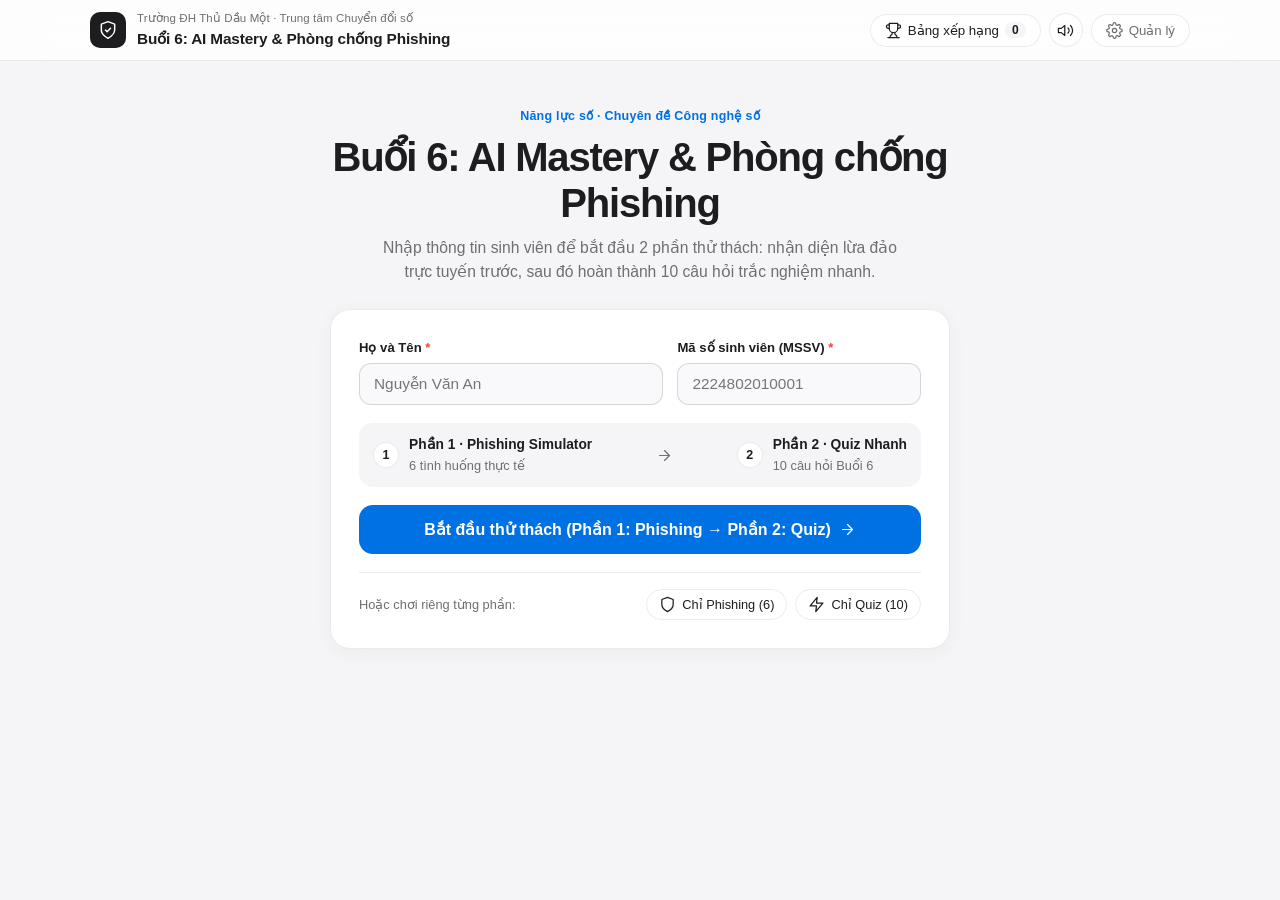
==== commit ec9b24d3: "Apple minimalist UI, Phishing first then Quiz, split BXH, remove URL inspector" ====
--- a/index.html
+++ b/index.html
@@ -3,172 +3,264 @@
 <head>
   <meta charset="UTF-8" />
   <meta name="viewport" content="width=device-width, initial-scale=1.0" />
-  <title>Buổi 6: AI Mastery Quiz &amp; Phishing Simulator | TDMU</title>
+  <title>Buổi 6 · Phishing &amp; Quiz | TDMU</title>
   <link rel="stylesheet" href="./styles.css" />
 </head>
 <body>
-  <!-- Confetti Canvas -->
   <canvas id="confettiCanvas" aria-hidden="true"></canvas>
-
-  <!-- Toast Container -->
   <div id="toastContainer" class="toast-container" aria-live="polite"></div>
 
-  <!-- RED ALERT BREACH OVERLAY (Full-screen Phishing Trap Simulation) -->
+  <!-- RED ALERT BREACH OVERLAY (Triggered on Phishing trap click) -->
   <div id="breachOverlay" class="breach-overlay hidden" role="dialog" aria-modal="true" aria-labelledby="breachRiskTitle">
     <div class="breach-modal">
       <div class="breach-safety-banner">
-        🛡️ MÔ PHỎNG GIÁO DỤC AN TOÀN — KHÔNG CÓ DỮ LIỆU THẬT BỊ GỬI ĐI
+        <svg class="svg-icon" viewBox="0 0 24 24" fill="none" stroke="currentColor"><path d="M12 22s8-4 8-10V5l-8-3-8 3v7c0 6 8 10 8 10z"/><path d="M9 12l2 2 4-4"/></svg>
+        <span>MÔ PHỎNG GIÁO DỤC AN TOÀN — KHÔNG CÓ DỮ LIỆU THẬT BỊ GỬI ĐI</span>
       </div>
       <div class="breach-header">
-        <div class="breach-siren-icon">🚨</div>
+        <div class="breach-siren-icon">
+          <svg viewBox="0 0 24 24" fill="none" stroke="currentColor" stroke-width="2" stroke-linecap="round" stroke-linejoin="round"><path d="M10.29 3.86L1.82 18a2 2 0 0 0 1.71 3h16.94a2 2 0 0 0 1.71-3L13.71 3.86a2 2 0 0 0-3.42 0z"/><line x1="12" y1="9" x2="12" y2="13"/><line x1="12" y1="17" x2="12.01" y2="17"/></svg>
+        </div>
         <div>
-          <div class="breach-kicker">CẢNH BÁO XÂM NHẬP HỆ THỐNG · PHISHING BREACH!</div>
-          <h2 id="breachRiskTitle">Bạn vừa sập bẫy liên kết / tệp độc hại!</h2>
+          <div class="breach-kicker">CẢNH BÁO BẢO MẬT · PHISHING DETECTED</div>
+          <h2 id="breachRiskTitle">Bạn vừa bấm vào liên kết / tệp độc hại</h2>
         </div>
       </div>
 
       <div class="breach-url-box">
-        <span class="breach-url-label">🌐 Đã kết nối tới URL độc hại:</span>
+        <span class="breach-url-label">Đích kết nối thực tế:</span>
         <code id="breachFakeUrl">http://unknown-phish.xyz</code>
       </div>
 
       <div class="breach-sim-terminal">
-        <div class="terminal-title">⚡ Mô phỏng tiến trình trích xuất dữ liệu trái phép:</div>
+        <div class="terminal-title">Mô phỏng dữ liệu có nguy cơ bị lộ:</div>
         <ul id="breachStolenList" class="stolen-list"></ul>
       </div>
 
       <div class="breach-detail-box">
-        <strong>💥 Hậu quả thực tế nếu xảy ra ngoài đời:</strong>
+        <strong>Rủi ro thực tế nếu xảy ra ngoài đời</strong>
         <p id="breachRiskDetail"></p>
       </div>
 
       <div class="breach-footer">
-        <span class="breach-score-badge">Điểm ca này: <strong>0đ</strong> (Mất cảnh giác)</span>
+        <span class="breach-score-badge">Điểm tình huống này: <strong>0đ</strong></span>
         <button type="button" class="btn btn-light-danger btn-lg" id="btnCloseBreachToAnalysis">
-          🔍 Xem Phân Tích 6 Dấu Hiệu A–F để Rút Kinh Nghiệm
+          <span>Xem phân tích 6 dấu hiệu A–F</span>
+          <svg class="svg-icon" viewBox="0 0 24 24" fill="none" stroke="currentColor"><line x1="5" y1="12" x2="19" y2="12"/><polyline points="12 5 19 12 12 19"/></svg>
         </button>
       </div>
     </div>
   </div>
 
-  <!-- TOP NAVIGATION BAR -->
+  <!-- APPLE FROSTED GLASS TOPBAR -->
   <header class="topbar">
     <div class="topbar-inner">
       <div class="brand" id="btnBrandHome" role="button" tabindex="0" title="Về trang chủ">
         <div class="brand-icon">
-          <svg viewBox="0 0 24 24" fill="none" stroke="currentColor" stroke-width="2.2" stroke-linecap="round" stroke-linejoin="round" aria-hidden="true">
-            <path d="M12 22s8-4 8-10V5l-8-3-8 3v7c0 6 8 10 8 10z"></path>
-            <path d="M9 12l2 2 4-4"></path>
+          <svg viewBox="0 0 24 24" fill="none" stroke="currentColor" stroke-width="1.8" stroke-linecap="round" stroke-linejoin="round" aria-hidden="true">
+            <path d="M12 22s8-4 8-10V5l-8-3-8 3v7c0 6 8 10 8 10z"/>
+            <path d="M9 12l2 2 4-4"/>
           </svg>
         </div>
         <div>
           <div class="brand-school" id="headerSchool">ĐH Thủ Dầu Một · Trung tâm Chuyển đổi số</div>
-          <div class="brand-title" id="headerSession">Buổi 6: AI Mastery Quiz &amp; Phishing Lab</div>
+          <div class="brand-title" id="headerSession">Buổi 6 · AI Mastery &amp; Phishing</div>
         </div>
       </div>
 
       <div class="topbar-actions">
         <button type="button" class="btn-top hidden" id="btnBackHome">
-          <span>🏠 Trang chủ</span>
+          <svg class="svg-icon" viewBox="0 0 24 24" fill="none" stroke="currentColor"><path d="M3 9l9-7 9 7v11a2 2 0 0 1-2 2H5a2 2 0 0 1-2-2z"/><polyline points="9 22 9 12 15 12 15 22"/></svg>
+          <span>Trang chủ</span>
         </button>
         <button type="button" class="btn-top" id="btnNavLeaderboard">
-          <span>🏆 Xếp hạng</span>
+          <svg class="svg-icon" viewBox="0 0 24 24" fill="none" stroke="currentColor"><path d="M6 9H4.5a2.5 2.5 0 0 1 0-5H6"/><path d="M18 9h1.5a2.5 2.5 0 0 0 0-5H18"/><path d="M4 22h16"/><path d="M10 14.66V17c0 .55-.47.98-.97 1.21C7.85 18.75 7 20.24 7 22"/><path d="M14 14.66V17c0 .55.47.98.97 1.21C16.15 18.75 17 20.24 17 22"/><path d="M18 2H6v7a6 6 0 0 0 12 0V2Z"/></svg>
+          <span>Bảng xếp hạng</span>
           <span class="pill-count" id="topLeaderboardCount">0</span>
         </button>
-        <button type="button" class="btn-top-icon" id="btnToggleMute" title="Bật / Tắt âm thanh">
-          <svg id="iconSoundOn" viewBox="0 0 24 24" fill="none" stroke="currentColor" stroke-width="2.2" stroke-linecap="round" stroke-linejoin="round"><polygon points="11 5 6 9 2 9 2 15 6 15 11 19 11 5"></polygon><path d="M15.54 8.46a5 5 0 0 1 0 7.07"></path><path d="M19.07 4.93a10 10 0 0 1 0 14.14"></path></svg>
-          <svg id="iconSoundOff" class="hidden" viewBox="0 0 24 24" fill="none" stroke="currentColor" stroke-width="2.2" stroke-linecap="round" stroke-linejoin="round"><polygon points="11 5 6 9 2 9 2 15 6 15 11 19 11 5"></polygon><line x1="23" y1="9" x2="17" y2="15"></line><line x1="17" y1="9" x2="23" y2="15"></line></svg>
+        <button type="button" class="btn-top-icon" id="btnToggleMute" title="Bật / Tắt âm thanh" aria-label="Âm thanh">
+          <svg id="iconSoundOn" class="svg-icon" viewBox="0 0 24 24" fill="none" stroke="currentColor"><polygon points="11 5 6 9 2 9 2 15 6 15 11 19 11 5"/><path d="M15.54 8.46a5 5 0 0 1 0 7.07"/><path d="M19.07 4.93a10 10 0 0 1 0 14.14"/></svg>
+          <svg id="iconSoundOff" class="svg-icon hidden" viewBox="0 0 24 24" fill="none" stroke="currentColor"><polygon points="11 5 6 9 2 9 2 15 6 15 11 19 11 5"/><line x1="23" y1="9" x2="17" y2="15"/><line x1="17" y1="9" x2="23" y2="15"/></svg>
         </button>
         <button type="button" class="btn-top btn-top-teacher" id="btnOpenTeacherGate">
-          <span>⚙️ Quản lý (GV)</span>
+          <svg class="svg-icon" viewBox="0 0 24 24" fill="none" stroke="currentColor"><circle cx="12" cy="12" r="3"/><path d="M19.4 15a1.65 1.65 0 0 0 .33 1.82l.06.06a2 2 0 0 1-2.83 2.83l-.06-.06a1.65 1.65 0 0 0-1.82-.33 1.65 1.65 0 0 0-1 1.51V21a2 2 0 0 1-4 0v-.09A1.65 1.65 0 0 0 9 19.4a1.65 1.65 0 0 0-1.82.33l-.06.06a2 2 0 0 1-2.83-2.83l.06-.06a1.65 1.65 0 0 0 .33-1.82 1.65 1.65 0 0 0-1.51-1H3a2 2 0 0 1 0-4h.09A1.65 1.65 0 0 0 4.6 9a1.65 1.65 0 0 0-.33-1.82l-.06-.06a2 2 0 0 1 2.83-2.83l.06.06a1.65 1.65 0 0 0 1.82.33H9a1.65 1.65 0 0 0 1-1.51V3a2 2 0 0 1 4 0v.09a1.65 1.65 0 0 0 1 1.51 1.65 1.65 0 0 0 1.82-.33l.06-.06a2 2 0 0 1 2.83 2.83l-.06.06a1.65 1.65 0 0 0-.33 1.82V9a1.65 1.65 0 0 0 1.51 1H21a2 2 0 0 1 0 4h-.09a1.65 1.65 0 0 0-1.51 1z"/></svg>
+          <span>Quản lý</span>
         </button>
       </div>
     </div>
   </header>
 
   <main class="main-wrap">
-    <!-- VIEW 1: PLAYER ENTRY + MODE HUB -->
+    <!-- VIEW 1: MINIMALIST STUDENT ENTRY -->
     <section id="view-entry" class="view-section active">
-      <div class="entry-hero">
-        <div class="entry-hero-badge" id="entryCourseBadge">NĂNG LỰC SỐ · LỚP HỌC TRỰC TUYẾN</div>
-        <h1 id="entrySessionTitle">Đấu Trường AI Mastery &amp; Phishing Simulator</h1>
-        <p class="entry-hero-sub">
-          Trả lời nhanh 10 câu hỏi trắc nghiệm tốc độ cao và thực hành nhận diện email/tin nhắn lừa đảo tương tác trực tiếp — bấm nhầm bẫy sẽ kích hoạt mô phỏng sự cố an ninh ngay lập tức!
-        </p>
-        <div id="syncStatusPill" class="sync-pill hidden"></div>
-      </div>
-
-      <div class="entry-grid">
-        <div class="card entry-form-card">
-          <h2>1. Nhập thông tin sinh viên</h2>
-          <p class="muted">Tên của bạn sẽ hiển thị trên Bảng Xếp Hạng lớp học.</p>
-          <div class="form-group">
-            <label for="inputPlayerName">Họ và Tên <span class="req">*</span></label>
-            <input type="text" id="inputPlayerName" class="input-lg" placeholder="VD: Nguyễn Văn An" maxlength="60" autocomplete="name" />
-          </div>
-          <div class="form-group">
-            <label for="inputPlayerMssv">MSSV / Nhóm <span class="opt">(tùy chọn)</span></label>
-            <input type="text" id="inputPlayerMssv" class="input-lg" placeholder="VD: 222480201 - Nhóm 2" maxlength="40" />
-          </div>
-        </div>
-
-        <div class="card entry-modes-card">
-          <h2>2. Chọn chế độ thử thách</h2>
-          <p class="muted">Chọn 1 trong 3 chế độ bên dưới để bắt đầu tính giờ:</p>
-
-          <div class="mode-stack">
-            <button type="button" class="mode-card mode-combo" data-start-mode="combo">
-              <div class="mode-icon">🚀</div>
-              <div class="mode-info">
-                <div class="mode-title">Chơi Trọn Bộ (<span id="countComboQuiz">10</span> Quiz + <span id="countComboPhish">6</span> Phishing)</div>
-                <div class="mode-desc">Tính tổng điểm Combo · Cạnh tranh Top 1 toàn lớp!</div>
+      <div class="entry-shell">
+        <div class="entry-hero">
+          <div class="entry-kicker" id="entryCourseBadge">Năng lực số · Chuyên đề Công nghệ số</div>
+          <h1 id="entrySessionTitle">Phishing Lab &amp; Quiz Buổi 6</h1>
+          <p class="entry-sub">
+            Nhập thông tin sinh viên để bắt đầu 2 phần thử thách: nhận diện lừa đảo trực tuyến trước, sau đó hoàn thành 10 câu hỏi trắc nghiệm nhanh.
+          </p>
+          <div id="syncStatusPill" class="sync-pill hidden"></div>
+        </div>
+
+        <div class="card entry-card">
+          <div class="form-row-entry">
+            <div class="form-group">
+              <label for="inputPlayerName">Họ và Tên <span class="req">*</span></label>
+              <input type="text" id="inputPlayerName" class="input-apple" placeholder="Nguyễn Văn An" maxlength="60" autocomplete="name" />
+            </div>
+            <div class="form-group">
+              <label for="inputPlayerMssv">Mã số sinh viên (MSSV) <span class="req">*</span></label>
+              <input type="text" id="inputPlayerMssv" class="input-apple" placeholder="2224802010001" maxlength="30" />
+            </div>
+          </div>
+
+          <div class="stage-preview-row">
+            <div class="stage-chip">
+              <span class="stage-num">1</span>
+              <div>
+                <strong>Phần 1 · Phishing Simulator</strong>
+                <span class="muted-inline"><span id="countComboPhish">6</span> tình huống thực tế</span>
               </div>
-              <span class="mode-arrow">→</span>
+            </div>
+            <svg class="svg-icon stage-arrow" viewBox="0 0 24 24" fill="none" stroke="currentColor"><line x1="5" y1="12" x2="19" y2="12"/><polyline points="12 5 19 12 12 19"/></svg>
+            <div class="stage-chip">
+              <span class="stage-num">2</span>
+              <div>
+                <strong>Phần 2 · Quiz Nhanh</strong>
+                <span class="muted-inline"><span id="countComboQuiz">10</span> câu hỏi Buổi 6</span>
+              </div>
+            </div>
+          </div>
+
+          <button type="button" class="btn btn-primary btn-block-xl" data-start-mode="combo" id="btnStartChallenge">
+            <span>Bắt đầu thử thách (Phần 1: Phishing → Phần 2: Quiz)</span>
+            <svg class="svg-icon" viewBox="0 0 24 24" fill="none" stroke="currentColor"><line x1="5" y1="12" x2="19" y2="12"/><polyline points="12 5 19 12 12 19"/></svg>
+          </button>
+
+          <div class="entry-secondary-modes">
+            <span class="sec-label">Hoặc chơi riêng từng phần:</span>
+            <div class="sec-btns">
+              <button type="button" class="btn-ghost-pill" data-start-mode="phishing">
+                <svg class="svg-icon" viewBox="0 0 24 24" fill="none" stroke="currentColor"><path d="M12 22s8-4 8-10V5l-8-3-8 3v7c0 6 8 10 8 10z"/></svg>
+                <span>Chỉ Phishing (<span id="countOnlyPhish">6</span>)</span>
+              </button>
+              <button type="button" class="btn-ghost-pill" data-start-mode="quiz">
+                <svg class="svg-icon" viewBox="0 0 24 24" fill="none" stroke="currentColor"><polygon points="13 2 3 14 12 14 11 22 21 10 12 10 13 2"/></svg>
+                <span>Chỉ Quiz (<span id="countOnlyQuiz">10</span>)</span>
+              </button>
+            </div>
+          </div>
+        </div>
+      </div>
+    </section>
+
+    <!-- VIEW 2: PHISHING SIMULATOR (STAGE 1) -->
+    <section id="view-phishing" class="view-section">
+      <div class="hud-bar card">
+        <div class="hud-player">
+          <span class="hud-avatar hud-avatar-dark" id="phishAvatar">A</span>
+          <div>
+            <div class="hud-name" id="phishPlayerLabel">Sinh viên</div>
+            <div class="hud-sub" id="phishCaseTitle">Phần 1 · Phishing Simulator</div>
+          </div>
+        </div>
+        <div class="hud-metrics">
+          <div class="metric-pill">
+            <span class="metric-label">Tình huống</span>
+            <strong id="phishProgressLabel">1 / 6</strong>
+          </div>
+          <div class="metric-pill">
+            <span class="metric-label">Mức độ</span>
+            <strong id="phishDiffLabel">Trung bình</strong>
+          </div>
+          <div class="metric-pill metric-accent">
+            <span class="metric-label">Điểm Phishing</span>
+            <strong id="phishTotalScoreLabel">0</strong>
+          </div>
+        </div>
+      </div>
+
+      <div class="phish-grid">
+        <div class="phish-sim-column">
+          <div class="sim-hint-bar">
+            <svg class="svg-icon" viewBox="0 0 24 24" fill="none" stroke="currentColor"><circle cx="12" cy="12" r="10"/><line x1="12" y1="16" x2="12" y2="12"/><line x1="12" y1="8" x2="12.01" y2="8"/></svg>
+            <span>Kiểm tra kỹ người gửi, nội dung, tệp đính kèm và đường dẫn trước khi quyết định. Bấm nhầm bẫy sẽ kích hoạt cảnh báo ngay.</span>
+          </div>
+
+          <div class="sim-shell" id="phishSimShell">
+            <!-- Realistic Email / Zalo / LMS rendered by JS (No URL Inspector) -->
+          </div>
+
+          <div class="phish-action-bar" id="phishActionBar">
+            <button type="button" class="btn btn-safe btn-lg" id="btnPhishTrust">
+              <svg class="svg-icon" viewBox="0 0 24 24" fill="none" stroke="currentColor"><path d="M22 11.08V12a10 10 0 1 1-5.93-9.14"/><polyline points="22 4 12 14.01 9 11.01"/></svg>
+              <span>An toàn — Tin tưởng</span>
             </button>
-
-            <button type="button" class="mode-card mode-quiz" data-start-mode="quiz">
-              <div class="mode-icon">⚡</div>
-              <div class="mode-info">
-                <div class="mode-title">Chỉ chơi Quiz Nhanh (<span id="countOnlyQuiz">10</span> Câu)</div>
-                <div class="mode-desc">Đếm ngược tốc độ kiểu Kahoot · Bonus +50đ khi trả lời nhanh</div>
+            <button type="button" class="btn btn-danger btn-lg" id="btnPhishBlock">
+              <svg class="svg-icon" viewBox="0 0 24 24" fill="none" stroke="currentColor"><path d="M12 22s8-4 8-10V5l-8-3-8 3v7c0 6 8 10 8 10z"/><line x1="12" y1="8" x2="12" y2="12"/><line x1="12" y1="16" x2="12.01" y2="16"/></svg>
+              <span>Chặn — Báo cáo Phishing</span>
+            </button>
+          </div>
+        </div>
+
+        <div class="phish-analysis-column">
+          <div class="card" id="phishResultPanel">
+            <div class="phish-waiting-box">
+              <div class="waiting-icon-circle">
+                <svg viewBox="0 0 24 24" fill="none" stroke="currentColor" stroke-width="1.8" stroke-linecap="round" stroke-linejoin="round"><circle cx="11" cy="11" r="8"/><line x1="21" y1="21" x2="16.65" y2="16.65"/></svg>
               </div>
-              <span class="mode-arrow">→</span>
-            </button>
-
-            <button type="button" class="mode-card mode-phish" data-start-mode="phishing">
-              <div class="mode-icon">🛡️</div>
-              <div class="mode-info">
-                <div class="mode-title">Chỉ chơi Phishing Simulator (<span id="countOnlyPhish">6</span> Tình Huống)</div>
-                <div class="mode-desc">Soi link · Thử bấm thật · Phân tích 6 dấu hiệu A–F</div>
-              </div>
-              <span class="mode-arrow">→</span>
-            </button>
-          </div>
-        </div>
-      </div>
-    </section>
-
-    <!-- VIEW 2: QUIZ ARENA -->
+              <h3>Quan sát kỹ trước khi chọn</h3>
+              <p class="muted">
+                Đánh giá theo 6 dấu hiệu <strong>A–F</strong>: người gửi, độ khẩn cấp, đường dẫn, tệp đính kèm và dữ liệu được yêu cầu.
+              </p>
+            </div>
+          </div>
+        </div>
+      </div>
+    </section>
+
+    <!-- VIEW 2.5: STAGE TRANSITION (PHISHING -> QUIZ) -->
+    <section id="view-transition" class="view-section">
+      <div class="card transition-card">
+        <div class="trans-icon-badge">
+          <svg viewBox="0 0 24 24" fill="none" stroke="currentColor" stroke-width="1.8" stroke-linecap="round" stroke-linejoin="round"><path d="M22 11.08V12a10 10 0 1 1-5.93-9.14"/><polyline points="22 4 12 14.01 9 11.01"/></svg>
+        </div>
+        <div class="entry-kicker">Hoàn thành Phần 1</div>
+        <h2>Phishing Simulator hoàn tất</h2>
+        <p class="muted" id="transPhishSummary">Bạn đã hoàn thành 0/6 tình huống và ghi được 0 điểm.</p>
+        <div class="trans-next-box">
+          <strong>Chuẩn bị sang Phần 2 · Quiz Nhanh</strong>
+          <p class="muted" style="margin:4px 0 0;">Gồm <span id="transQuizCount">10</span> câu hỏi về Buổi 6. Trả lời càng nhanh, điểm thưởng tốc độ càng cao.</p>
+        </div>
+        <button type="button" class="btn btn-primary btn-lg" id="btnStartQuizStage">
+          <span>Bắt đầu Phần 2: Quiz Nhanh</span>
+          <svg class="svg-icon" viewBox="0 0 24 24" fill="none" stroke="currentColor"><line x1="5" y1="12" x2="19" y2="12"/><polyline points="12 5 19 12 12 19"/></svg>
+        </button>
+      </div>
+    </section>
+
+    <!-- VIEW 3: QUIZ ARENA (STAGE 2) -->
     <section id="view-quiz" class="view-section">
       <div class="hud-bar card">
         <div class="hud-player">
           <span class="hud-avatar" id="quizAvatar">A</span>
           <div>
             <div class="hud-name" id="quizPlayerLabel">Sinh viên</div>
-            <div class="hud-sub" id="quizCategoryLabel">Chủ đề</div>
+            <div class="hud-sub" id="quizCategoryLabel">Phần 2 · Quiz Buổi 6</div>
           </div>
         </div>
         <div class="hud-metrics">
           <div class="metric-pill">
-            <span class="metric-label">Tiến trình</span>
+            <span class="metric-label">Câu hỏi</span>
             <strong id="quizProgressLabel">1 / 10</strong>
           </div>
           <div class="metric-pill metric-streak">
             <span class="metric-label">Chuỗi đúng</span>
-            <strong id="quizStreakLabel">🔥 0</strong>
-          </div>
-          <div class="metric-pill metric-score">
-            <span class="metric-label">Điểm</span>
+            <strong id="quizStreakLabel">0</strong>
+          </div>
+          <div class="metric-pill metric-accent">
+            <span class="metric-label">Điểm Quiz</span>
             <strong id="quizScoreLabel">0</strong>
           </div>
         </div>
@@ -178,15 +270,13 @@
         <div class="quiz-timer-fill" id="quizTimerFill"></div>
       </div>
       <div class="quiz-timer-row">
-        <span id="quizTimerStatus">Đang tính thời gian...</span>
+        <span id="quizTimerStatus">Đang đếm ngược... (Tối đa +50đ tốc độ)</span>
         <strong id="quizTimerSec" class="quiz-sec-badge">20s</strong>
       </div>
 
       <div class="card quiz-question-card">
         <h2 id="quizQuestionText" class="quiz-question-text">Nội dung câu hỏi</h2>
-        <div id="quizOptionsGrid" class="quiz-options-grid">
-          <!-- 4 options rendered by JS -->
-        </div>
+        <div id="quizOptionsGrid" class="quiz-options-grid"></div>
 
         <div id="quizFeedbackBox" class="quiz-feedback-box hidden">
           <div class="feedback-head">
@@ -195,137 +285,87 @@
           </div>
           <p id="quizFeedbackExplain"></p>
           <div class="feedback-actions">
-            <button type="button" class="btn btn-primary btn-lg" id="btnQuizNext">Câu tiếp theo →</button>
-          </div>
-        </div>
-      </div>
-    </section>
-
-    <!-- VIEW 3: PHISHING SIMULATOR -->
-    <section id="view-phishing" class="view-section">
-      <div class="hud-bar card">
-        <div class="hud-player">
-          <span class="hud-avatar hud-avatar-teal" id="phishAvatar">A</span>
-          <div>
-            <div class="hud-name" id="phishPlayerLabel">Sinh viên</div>
-            <div class="hud-sub" id="phishCaseTitle">Phishing Simulator</div>
-          </div>
-        </div>
-        <div class="hud-metrics">
-          <div class="metric-pill">
-            <span class="metric-label">Tình huống</span>
-            <strong id="phishProgressLabel">1 / 6</strong>
-          </div>
-          <div class="metric-pill">
-            <span class="metric-label">Độ khó</span>
-            <strong id="phishDiffLabel">Trung bình</strong>
-          </div>
-          <div class="metric-pill metric-score">
-            <span class="metric-label">Tổng điểm</span>
-            <strong id="phishTotalScoreLabel">0</strong>
-          </div>
-        </div>
-      </div>
-
-      <div class="phish-grid">
-        <div class="phish-sim-column">
-          <div class="sim-hint-bar">
-            💡 Rê chuột lên link để soi URL thật ở thanh đáy · Bấm trực tiếp vào link hoặc tệp đính kèm để kiểm tra phản xạ!
-          </div>
-
-          <div class="sim-shell" id="phishSimShell">
-            <!-- Realistic Email / Zalo / LMS rendered here -->
-          </div>
-
-          <div class="phish-action-bar" id="phishActionBar">
-            <button type="button" class="btn btn-safe btn-lg" id="btnPhishTrust">
-              ✅ AN TOÀN — TIN TƯỞNG / MỞ LIÊN KẾT
+            <button type="button" class="btn btn-primary btn-lg" id="btnQuizNext">
+              <span>Câu tiếp theo</span>
             </button>
-            <button type="button" class="btn btn-block btn-lg" id="btnPhishBlock">
-              🚨 CHẶN &amp; BÁO CÁO PHISHING
-            </button>
-          </div>
-        </div>
-
-        <div class="phish-analysis-column">
-          <div class="card" id="phishResultPanel">
-            <div class="phish-waiting-box">
-              <div style="font-size:2.4rem;margin-bottom:8px;">🕵️‍♂️</div>
-              <h3>Hãy kiểm tra kỹ trước khi quyết định!</h3>
-              <p class="muted">
-                Kiểm tra <strong>người gửi</strong>, rê chuột soi <strong>URL thật</strong>, xem <strong>file đính kèm</strong> và <strong>dữ liệu bị yêu cầu</strong>.
-              </p>
-              <p class="muted" style="font-size:0.86rem;">
-                ⚠️ Nếu bạn bấm nhầm vào link lừa đảo hoặc tệp đính kèm độc hại trong khung bên trái, cảnh báo xâm nhập sẽ kích hoạt ngay lập tức!
-              </p>
-            </div>
-          </div>
-        </div>
-      </div>
-    </section>
-
-    <!-- VIEW 4: RESULT SUMMARY -->
+          </div>
+        </div>
+      </div>
+    </section>
+
+    <!-- VIEW 4: RESULT SUMMARY (SPLIT PHISHING & QUIZ) -->
     <section id="view-result" class="view-section">
       <div class="card result-card">
-        <div class="result-badge-icon" id="resultCrown">🏆</div>
-        <div class="result-rank-title" id="resultRankTitle">Chiến thần An toàn số</div>
+        <div class="result-badge-icon" id="resultCrown">
+          <svg viewBox="0 0 24 24" fill="none" stroke="currentColor" stroke-width="1.8" stroke-linecap="round" stroke-linejoin="round"><path d="M6 9H4.5a2.5 2.5 0 0 1 0-5H6"/><path d="M18 9h1.5a2.5 2.5 0 0 0 0-5H18"/><path d="M4 22h16"/><path d="M10 14.66V17c0 .55-.47.98-.97 1.21C7.85 18.75 7 20.24 7 22"/><path d="M14 14.66V17c0 .55.47.98.97 1.21C16.15 18.75 17 20.24 17 22"/><path d="M18 2H6v7a6 6 0 0 0 12 0V2Z"/></svg>
+        </div>
+        <div class="result-rank-title" id="resultRankTitle">Hoàn thành thử thách</div>
         <h2 id="resultPlayerHeading">Nguyễn Văn A</h2>
-        <p class="muted" id="resultPlayerSub">MSSV / Nhóm</p>
+        <p class="muted" id="resultPlayerSub">MSSV</p>
 
         <div class="result-stats-grid">
           <div class="res-stat">
-            <span class="res-label">Điểm Quiz</span>
+            <span class="res-label">Phần 1 · Phishing</span>
+            <strong id="resPhishScore">0</strong>
+            <small id="resPhishDetail">0/0 tình huống chuẩn</small>
+          </div>
+          <div class="res-stat">
+            <span class="res-label">Phần 2 · Quiz</span>
             <strong id="resQuizScore">0</strong>
-            <small id="resQuizDetail">0/0 đúng</small>
-          </div>
-          <div class="res-stat">
-            <span class="res-label">Điểm Phishing</span>
-            <strong id="resPhishScore">0</strong>
-            <small id="resPhishDetail">0/0 chuẩn</small>
+            <small id="resQuizDetail">0/0 câu đúng</small>
           </div>
           <div class="res-stat res-stat-total">
-            <span class="res-label">TỔNG ĐIỂM</span>
+            <span class="res-label">Tổng điểm</span>
             <strong id="resTotalScore">0</strong>
             <small id="resDuration">0s</small>
           </div>
         </div>
 
-        <!-- Sync & Copy Result for Online Class -->
         <div class="result-share-box">
           <div class="share-head">
-            <strong>📤 Gửi kết quả cho Giảng viên (Lớp Online Meet/Zoom):</strong>
-            <span id="resCloudSyncStatus" class="sync-badge">Lưu nội bộ trình duyệt</span>
+            <strong>Gửi kết quả cho Giảng viên (Meet / Zoom)</strong>
+            <span id="resCloudSyncStatus" class="sync-badge">Đã lưu nội bộ</span>
           </div>
           <code id="resCopyString" class="copy-preview-code"></code>
           <div class="share-actions">
-            <button type="button" class="btn btn-teal btn-lg" id="btnCopyResultLine">
-              📋 Copy Kết Quả Gửi Lớp
+            <button type="button" class="btn btn-primary" id="btnCopyResultLine">
+              <svg class="svg-icon" viewBox="0 0 24 24" fill="none" stroke="currentColor"><rect x="9" y="9" width="13" height="13" rx="2" ry="2"/><path d="M5 15H4a2 2 0 0 1-2-2V4a2 2 0 0 1 2-2h9a2 2 0 0 1 2 2v1"/></svg>
+              <span>Copy kết quả gửi lớp</span>
             </button>
             <button type="button" class="btn btn-outline hidden" id="btnRetryCloudSync">
-              ☁️ Gửi lại lên BXH Online
+              <span>Gửi lại BXH Online</span>
             </button>
           </div>
         </div>
 
         <div class="result-nav-actions">
-          <button type="button" class="btn btn-primary" id="btnResultToLeaderboard">🏆 Xem Bảng Xếp Hạng</button>
-          <button type="button" class="btn btn-outline" id="btnResultPlayAgain">🔄 Chơi lại</button>
-          <button type="button" class="btn btn-outline" id="btnResultHome">🏠 Về Trang Chủ</button>
-        </div>
-      </div>
-    </section>
-
-    <!-- VIEW 5: LEADERBOARD -->
+          <button type="button" class="btn btn-primary" id="btnResultToLeaderboard">Xem Bảng xếp hạng</button>
+          <button type="button" class="btn btn-outline" id="btnResultPlayAgain">Chơi lại</button>
+          <button type="button" class="btn btn-outline" id="btnResultHome">Trang chủ</button>
+        </div>
+      </div>
+    </section>
+
+    <!-- VIEW 5: LEADERBOARD (SEPARATED ALL / PHISHING / QUIZ) -->
     <section id="view-leaderboard" class="view-section">
       <div class="card lb-header-card">
         <div>
-          <h2>🏆 Bảng Xếp Hạng Lớp Học</h2>
-          <p class="muted">Xếp theo Tổng điểm cao nhất → Thời gian hoàn thành nhanh nhất</p>
+          <h2>Bảng Xếp Hạng Lớp Học</h2>
+          <p class="muted" id="lbSortSubtitle">Tách bạch điểm Phishing và Quiz · Xếp theo điểm cao nhất rồi thời gian nhanh nhất</p>
         </div>
         <div class="lb-header-actions">
-          <button type="button" class="btn btn-outline hidden" id="btnRefreshCloudLb">🔄 Tải BXH Online</button>
-          <button type="button" class="btn btn-gold" id="btnCelebrateWinner">🎆 Vinh danh Top 1</button>
-          <button type="button" class="btn btn-primary" id="btnLbPlayEntry">🎮 Chơi lượt mới</button>
+          <button type="button" class="btn btn-outline hidden" id="btnRefreshCloudLb">Tải BXH Online</button>
+          <button type="button" class="btn btn-outline" id="btnCelebrateWinner">Vinh danh Top 1</button>
+          <button type="button" class="btn btn-primary" id="btnLbPlayEntry">Chơi lượt mới</button>
+        </div>
+      </div>
+
+      <!-- Apple Segmented Filter for Leaderboard -->
+      <div class="lb-filter-bar">
+        <div class="segmented-control" role="tablist" aria-label="Phân loại bảng xếp hạng">
+          <button type="button" class="seg-btn active" data-lb-filter="all">Tổng hợp (Cả 2 phần)</button>
+          <button type="button" class="seg-btn" data-lb-filter="phishing">Phần 1: Phishing</button>
+          <button type="button" class="seg-btn" data-lb-filter="quiz">Phần 2: Quiz</button>
         </div>
       </div>
 
@@ -338,12 +378,12 @@
               <tr>
                 <th>Hạng</th>
                 <th>Họ và Tên</th>
-                <th>MSSV / Nhóm</th>
+                <th>MSSV</th>
                 <th>Chế độ</th>
-                <th>Quiz</th>
-                <th>Phishing</th>
+                <th id="thLbPhish">Phần 1 · Phishing</th>
+                <th id="thLbQuiz">Phần 2 · Quiz</th>
                 <th>Thời gian</th>
-                <th>Tổng điểm</th>
+                <th id="thLbTotal">Tổng điểm</th>
               </tr>
             </thead>
             <tbody id="leaderboardTableBody"></tbody>
@@ -356,40 +396,38 @@
     <section id="view-teacher" class="view-section">
       <div class="card teacher-top-card">
         <div>
-          <span class="badge-teacher">CHẾ ĐỘ GIẢNG VIÊN</span>
-          <h2>⚙️ Quản lý Lớp Học, Dán Kết Quả Chat &amp; Bộ Đề</h2>
+          <span class="badge-teacher">QUẢN LÝ GIẢNG VIÊN</span>
+          <h2>Điều phối Lớp học, Bảng điểm &amp; Bộ đề</h2>
         </div>
         <div class="teacher-tabs-bar">
-          <button type="button" class="t-tab active" data-t-tab="import">📥 Dán Chat Meet/Zoom</button>
-          <button type="button" class="t-tab" data-t-tab="scores">📊 Quản lý BXH (<span id="tScoreCount">0</span>)</button>
-          <button type="button" class="t-tab" data-t-tab="cms">📝 Bộ đề &amp; Cài đặt</button>
-        </div>
-      </div>
-
-      <!-- Teacher Tab 1: Bulk Paste Meet/Zoom Chat -->
+          <button type="button" class="t-tab active" data-t-tab="import">Dán Chat Meet/Zoom</button>
+          <button type="button" class="t-tab" data-t-tab="scores">Bảng điểm (<span id="tScoreCount">0</span>)</button>
+          <button type="button" class="t-tab" data-t-tab="cms">Bộ đề &amp; Cài đặt</button>
+        </div>
+      </div>
+
       <div id="tpanel-import" class="t-panel active">
         <div class="card">
-          <h3>📥 Nhập Hàng Loạt Kết Quả từ Chat Google Meet / Zoom</h3>
+          <h3>Nhập hàng loạt kết quả từ Chat Google Meet / Zoom</h3>
           <p class="muted">
-            Copy toàn bộ khung chat lớp học (kể cả lẫn tên người gửi, giờ nhắn, tin nhắn trò chuyện bình thường) rồi dán vào ô bên dưới. Hệ thống tự động bắt các dòng có định dạng <code>[BUOI6-KQ] Tên | MSSV | Quiz: ... | Phish: ... | Tổng: ... | ...s</code>.
+            Copy toàn bộ khung chat lớp học và dán vào ô bên dưới. Hệ thống tự lọc các dòng có định dạng <code>[BUOI6-KQ] Tên | MSSV | Phish: ... | Quiz: ... | Tổng: ... | ...s</code>.
           </p>
-          <textarea id="bulkChatInput" class="textarea-lg" placeholder="Dán đoạn chat Meet/Zoom vào đây...&#10;Ví dụ:&#10;19:45 Nguyễn Văn An: [BUOI6-KQ] Nguyễn Văn An | 222480201 | Quiz: 850 (8/10) | Phish: 750 (5/6) | Tổng: 1600 | 112s"></textarea>
+          <textarea id="bulkChatInput" class="textarea-lg" placeholder="Dán đoạn chat Meet/Zoom vào đây..."></textarea>
           <div class="t-actions-row">
-            <button type="button" class="btn btn-teal btn-lg" id="btnParseBulkChat">⚡ Quét &amp; Đẩy lên Bảng Xếp Hạng</button>
-            <button type="button" class="btn btn-outline" id="btnFillSampleChat">Thử dữ liệu mẫu</button>
+            <button type="button" class="btn btn-primary btn-lg" id="btnParseBulkChat">Quét &amp; Cập nhật BXH</button>
+            <button type="button" class="btn btn-outline" id="btnFillSampleChat">Chèn dữ liệu mẫu</button>
           </div>
           <div id="bulkImportReport" class="import-report hidden"></div>
         </div>
       </div>
 
-      <!-- Teacher Tab 2: Manage Scores & CSV Export -->
       <div id="tpanel-scores" class="t-panel">
         <div class="card">
           <div class="section-between">
-            <h3>📊 Danh Sách Điểm Đã Ghi Nhận</h3>
+            <h3>Danh sách điểm đã ghi nhận</h3>
             <div class="header-actions">
-              <button type="button" class="btn btn-teal btn-sm" id="btnExportCsv">📥 Xuất CSV (Excel UTF-8 BOM)</button>
-              <button type="button" class="btn btn-danger-outline btn-sm" id="btnClearLeaderboard">🗑️ Xóa toàn bộ BXH</button>
+              <button type="button" class="btn btn-primary btn-sm" id="btnExportCsv">Xuất CSV (Excel)</button>
+              <button type="button" class="btn btn-danger-outline btn-sm" id="btnClearLeaderboard">Xóa toàn bộ BXH</button>
             </div>
           </div>
           <div class="table-wrap" style="margin-top:12px;">
@@ -398,9 +436,9 @@
                 <tr>
                   <th>#</th>
                   <th>Họ và Tên</th>
-                  <th>MSSV / Nhóm</th>
+                  <th>MSSV</th>
+                  <th>Phishing</th>
                   <th>Quiz</th>
-                  <th>Phishing</th>
                   <th>Tổng điểm</th>
                   <th>Thời gian</th>
                   <th>Nguồn</th>
@@ -413,10 +451,9 @@
         </div>
       </div>
 
-      <!-- Teacher Tab 3: CMS & Settings -->
       <div id="tpanel-cms" class="t-panel">
         <div class="card" style="margin-bottom:16px;">
-          <h3>🔧 Cấu Hình Lớp Học &amp; Đồng Bộ GitHub Pages</h3>
+          <h3>Cấu hình lớp học &amp; Đồng bộ GitHub Pages</h3>
           <form id="formTeacherSettings" class="settings-grid">
             <div class="form-group">
               <label for="setSessionTitle">Tên buổi học</label>
@@ -427,16 +464,16 @@
               <input type="text" id="setSchoolName" class="input-std" />
             </div>
             <div class="form-group">
-              <label for="setTeacherPin">Mã PIN Giảng viên (để trống nếu muốn tắt hỏi PIN)</label>
+              <label for="setTeacherPin">Mã PIN Giảng viên (để trống nếu tắt hỏi PIN)</label>
               <input type="text" id="setTeacherPin" class="input-std" placeholder="Mặc định: 2026" />
             </div>
             <div class="form-group">
-              <label for="setEndpoint">Google Apps Script URL (Leaderboard Endpoint - tùy chọn)</label>
+              <label for="setEndpoint">Google Apps Script URL (BXH Online - tùy chọn)</label>
               <input type="url" id="setEndpoint" class="input-std" placeholder="https://script.google.com/macros/s/.../exec" />
             </div>
             <div class="settings-actions">
-              <button type="submit" class="btn btn-primary btn-sm">💾 Lưu cấu hình</button>
-              <button type="button" class="btn btn-teal btn-sm" id="btnExportGameDataJs">📦 Xuất game_data.js (Commit GitHub)</button>
+              <button type="submit" class="btn btn-primary btn-sm">Lưu cấu hình</button>
+              <button type="button" class="btn btn-outline btn-sm" id="btnExportGameDataJs">Xuất game_data.js</button>
               <button type="button" class="btn btn-outline btn-sm" id="btnExportJson">Xuất JSON</button>
               <label class="btn btn-outline btn-sm file-label">
                 Nhập JSON
@@ -450,18 +487,18 @@
         <div class="cms-dual-grid">
           <div class="card">
             <div class="section-between">
-              <h3>⚡ Bộ câu hỏi Quiz (<span id="cmsQuizCount">0</span>)</h3>
-              <button type="button" class="btn btn-primary btn-sm" id="btnAddQuiz">+ Thêm Quiz</button>
-            </div>
-            <div id="cmsQuizList" class="cms-items-list"></div>
+              <h3>Phần 1 · Tình huống Phishing (<span id="cmsPhishCount">0</span>)</h3>
+              <button type="button" class="btn btn-primary btn-sm" id="btnAddPhish">+ Thêm Phishing</button>
+            </div>
+            <div id="cmsPhishList" class="cms-items-list"></div>
           </div>
 
           <div class="card">
             <div class="section-between">
-              <h3>🛡️ Tình huống Phishing (<span id="cmsPhishCount">0</span>)</h3>
-              <button type="button" class="btn btn-primary btn-sm" id="btnAddPhish">+ Thêm Phishing</button>
-            </div>
-            <div id="cmsPhishList" class="cms-items-list"></div>
+              <h3>Phần 2 · Bộ câu hỏi Quiz (<span id="cmsQuizCount">0</span>)</h3>
+              <button type="button" class="btn btn-primary btn-sm" id="btnAddQuiz">+ Thêm Quiz</button>
+            </div>
+            <div id="cmsQuizList" class="cms-items-list"></div>
           </div>
         </div>
       </div>
@@ -473,7 +510,9 @@
     <div class="modal-box" role="dialog" aria-modal="true" aria-labelledby="modalTitle">
       <div class="modal-head">
         <h3 id="modalTitle">Tiêu đề</h3>
-        <button type="button" class="btn-close-modal" id="btnCloseModal" aria-label="Đóng">✕</button>
+        <button type="button" class="btn-close-modal" id="btnCloseModal" aria-label="Đóng">
+          <svg class="svg-icon" viewBox="0 0 24 24" fill="none" stroke="currentColor"><line x1="18" y1="6" x2="6" y2="18"/><line x1="6" y1="6" x2="18" y2="18"/></svg>
+        </button>
       </div>
       <div id="modalContent" class="modal-content"></div>
     </div>
--- a/styles.css
+++ b/styles.css
@@ -1,36 +1,38 @@
 /* ==========================================================================
-   Buổi 6: AI Mastery Quiz & Phishing Simulator (GitHub Pages + Online Class)
-   Cyber Navy (#0F172A / #1E3A8A) + Teal (#0D9488) + Coral Alert (#EF4444)
+   Buổi 6: Phishing Lab & Quiz — Apple Minimalist Edition
+   Light Canvas (#F5F5F7) · Pure Surfaces (#FFFFFF) · Apple Blue (#0071E3)
    ========================================================================== */
 
 :root {
-  --cyber-dark: #0F172A;
-  --navy: #1E3A8A;
-  --navy-hover: #172554;
-  --teal: #0D9488;
-  --teal-dark: #0F766E;
-  --teal-soft: #CCFBF1;
-  --coral: #EF4444;
-  --coral-dark: #B91C1C;
-  --coral-soft: #FEE2E2;
-  --amber: #F59E0B;
-  --amber-dark: #B45309;
-  --amber-soft: #FEF3C7;
-  --green: #16A34A;
-  --green-soft: #DCFCE7;
-
-  --bg: #F1F5F9;
-  --card: #FFFFFF;
-  --text: #0F172A;
-  --muted: #475569;
-  --border: #E2E8F0;
-  --radius: 16px;
+  --bg: #F5F5F7;
+  --surface: #FFFFFF;
+  --surface-alt: #F9F9FB;
+  --ink: #1D1D1F;
+  --muted: #6E6E73;
+  --line: rgba(0, 0, 0, 0.08);
+  --line-strong: rgba(0, 0, 0, 0.14);
+
+  --accent: #0071E3;
+  --accent-hover: #0077ED;
+  --accent-soft: #EBF5FF;
+
+  --green: #1D9A32;
+  --green-soft: #EAFBF0;
+  --red: #FF3B30;
+  --red-dark: #D70015;
+  --red-soft: #FFECEB;
+  --amber: #FF9500;
+  --amber-soft: #FFF6E5;
+
+  --radius: 20px;
+  --radius-md: 14px;
   --radius-sm: 10px;
-  --shadow-sm: 0 2px 8px rgba(15, 23, 42, 0.06);
-  --shadow-md: 0 10px 30px rgba(15, 23, 42, 0.1);
-  --shadow-lg: 0 20px 50px rgba(15, 23, 42, 0.25);
-  --font: -apple-system, BlinkMacSystemFont, "Segoe UI", Roboto, "Helvetica Neue", Arial, sans-serif;
-  --mono: "SFMono-Regular", Consolas, "Liberation Mono", Menlo, monospace;
+  --shadow-xs: 0 1px 3px rgba(0, 0, 0, 0.04);
+  --shadow-sm: 0 4px 20px rgba(0, 0, 0, 0.04);
+  --shadow-md: 0 12px 32px rgba(0, 0, 0, 0.08);
+
+  --font: -apple-system, BlinkMacSystemFont, "SF Pro Display", "SF Pro Text", "Segoe UI", Roboto, "Helvetica Neue", Arial, sans-serif;
+  --mono: "SF Mono", SFMono-Regular, ui-monospace, Menlo, Consolas, monospace;
 }
 
 *, *::before, *::after {
@@ -41,13 +43,24 @@
   margin: 0;
   font-family: var(--font);
   background: var(--bg);
-  color: var(--text);
-  line-height: 1.55;
+  color: var(--ink);
+  line-height: 1.5;
   -webkit-font-smoothing: antialiased;
+  -moz-osx-font-smoothing: grayscale;
 }
 
 .hidden { display: none !important; }
 .muted { color: var(--muted); margin: 4px 0 12px; font-size: 0.94rem; }
+.muted-inline { display: block; font-size: 0.8rem; color: var(--muted); font-weight: 400; }
+
+.svg-icon {
+  width: 17px;
+  height: 17px;
+  stroke-width: 1.75;
+  stroke-linecap: round;
+  stroke-linejoin: round;
+  flex-shrink: 0;
+}
 
 #confettiCanvas {
   position: fixed;
@@ -60,51 +73,52 @@
 
 .toast-container {
   position: fixed;
-  bottom: 18px;
-  right: 18px;
+  bottom: 20px;
+  right: 20px;
   z-index: 9500;
   display: flex;
   flex-direction: column;
   gap: 8px;
-  max-width: min(380px, 92vw);
+  max-width: min(360px, 92vw);
 }
 
 .toast {
-  background: var(--cyber-dark);
+  background: rgba(29, 29, 31, 0.92);
+  backdrop-filter: blur(12px);
   color: #FFFFFF;
-  padding: 12px 16px;
-  border-radius: var(--radius-sm);
-  border-left: 4px solid var(--teal);
-  box-shadow: var(--shadow-lg);
-  font-size: 0.9rem;
-  font-weight: 600;
+  padding: 11px 16px;
+  border-radius: 12px;
+  font-size: 0.88rem;
+  font-weight: 500;
+  box-shadow: var(--shadow-md);
   animation: toastIn 0.18s ease-out;
 }
-.toast.toast-success { border-left-color: #22C55E; }
-.toast.toast-warning { border-left-color: var(--amber); }
-.toast.toast-error { border-left-color: var(--coral); }
+.toast.toast-success { border-left: 3px solid #34C759; }
+.toast.toast-warning { border-left: 3px solid var(--amber); }
+.toast.toast-error { border-left: 3px solid var(--red); }
 
 @keyframes toastIn {
-  from { transform: translateY(12px); opacity: 0; }
+  from { transform: translateY(10px); opacity: 0; }
   to { transform: translateY(0); opacity: 1; }
 }
 
 /* ==========================================================================
-   TOPBAR
+   APPLE FROSTED GLASS TOPBAR
    ========================================================================== */
 .topbar {
   position: sticky;
   top: 0;
   z-index: 500;
-  background: linear-gradient(135deg, var(--cyber-dark) 0%, var(--navy) 100%);
-  color: #FFFFFF;
-  box-shadow: 0 4px 20px rgba(15, 23, 42, 0.28);
+  background: rgba(255, 255, 255, 0.82);
+  backdrop-filter: saturate(180%) blur(20px);
+  -webkit-backdrop-filter: saturate(180%) blur(20px);
+  border-bottom: 1px solid var(--line);
 }
 
 .topbar-inner {
-  max-width: 1240px;
+  max-width: 1140px;
   margin: 0 auto;
-  padding: 10px 18px;
+  padding: 10px 20px;
   display: flex;
   align-items: center;
   justify-content: space-between;
@@ -120,220 +134,221 @@
 }
 
 .brand-icon {
-  width: 38px;
-  height: 38px;
+  width: 36px;
+  height: 36px;
   border-radius: 10px;
-  background: linear-gradient(135deg, var(--teal), #14B8A6);
+  background: var(--ink);
+  color: #FFFFFF;
   display: grid;
   place-items: center;
-  flex-shrink: 0;
-}
-
-.brand-icon svg { width: 22px; height: 22px; }
+}
+.brand-icon svg { width: 20px; height: 20px; }
 
 .brand-school {
   font-size: 0.72rem;
-  text-transform: uppercase;
-  letter-spacing: 0.05em;
-  color: #93C5FD;
-  font-weight: 700;
+  color: var(--muted);
+  font-weight: 500;
+  letter-spacing: 0.01em;
 }
 
 .brand-title {
-  font-size: 0.98rem;
-  font-weight: 800;
+  font-size: 0.96rem;
+  font-weight: 600;
+  color: var(--ink);
+  letter-spacing: -0.01em;
 }
 
 .topbar-actions {
   display: flex;
   align-items: center;
   gap: 8px;
-  flex-wrap: wrap;
-}
-
-.btn-top {
+}
+
+.btn-top, .btn-top-icon {
+  border: 1px solid var(--line);
+  background: rgba(255, 255, 255, 0.85);
+  color: var(--ink);
+  border-radius: 999px;
+  padding: 7px 14px;
+  font-family: inherit;
+  font-size: 0.83rem;
+  font-weight: 500;
+  cursor: pointer;
   display: inline-flex;
   align-items: center;
   gap: 6px;
-  padding: 7px 12px;
-  border-radius: 999px;
-  border: 1px solid rgba(255, 255, 255, 0.22);
-  background: rgba(255, 255, 255, 0.1);
-  color: #FFFFFF;
-  font-size: 0.84rem;
-  font-weight: 700;
-  cursor: pointer;
-  transition: background 0.15s;
-}
-.btn-top:hover { background: rgba(255, 255, 255, 0.2); }
-
-.btn-top-teacher {
-  background: rgba(13, 148, 136, 0.28);
-  border-color: rgba(94, 234, 212, 0.45);
-}
-
+  transition: background 0.15s, border-color 0.15s, transform 0.12s;
+}
 .btn-top-icon {
+  padding: 7px;
   width: 34px;
   height: 34px;
-  border-radius: 50%;
-  border: 1px solid rgba(255, 255, 255, 0.22);
-  background: rgba(255, 255, 255, 0.1);
-  color: #FFFFFF;
-  display: grid;
-  place-items: center;
-  cursor: pointer;
-}
-.btn-top-icon svg { width: 16px; height: 16px; }
+  justify-content: center;
+}
+.btn-top:hover, .btn-top-icon:hover {
+  background: #FFFFFF;
+  border-color: var(--line-strong);
+}
+
+.btn-top-teacher {
+  color: var(--muted);
+}
+.btn-top-teacher:hover {
+  color: var(--ink);
+}
 
 .pill-count {
-  background: var(--teal);
-  color: #FFFFFF;
-  font-size: 0.75rem;
+  background: var(--bg);
+  color: var(--ink);
   padding: 1px 7px;
   border-radius: 999px;
+  font-size: 0.75rem;
+  font-weight: 600;
+  font-variant-numeric: tabular-nums;
 }
 
 /* ==========================================================================
-   MAIN WRAP & CARDS
+   LAYOUT & CORE SURFACES
    ========================================================================== */
 .main-wrap {
-  max-width: 1240px;
+  max-width: 1140px;
   margin: 0 auto;
-  padding: 20px 16px 48px;
+  padding: 28px 20px 64px;
 }
 
 .view-section { display: none; }
-.view-section.active {
-  display: block;
-  animation: fadeUp 0.22s ease-out;
-}
-
-@keyframes fadeUp {
+.view-section.active { display: block; animation: fadeIn 0.22s ease-out; }
+
+@keyframes fadeIn {
   from { opacity: 0; transform: translateY(6px); }
   to { opacity: 1; transform: translateY(0); }
 }
 
 .card {
-  background: var(--card);
-  border: 1px solid var(--border);
+  background: var(--surface);
+  border: 1px solid var(--line);
   border-radius: var(--radius);
-  padding: 20px;
+  padding: 24px;
   box-shadow: var(--shadow-sm);
 }
 
 /* Buttons */
 .btn {
+  border: none;
+  border-radius: 999px;
+  padding: 10px 18px;
+  font-family: inherit;
+  font-size: 0.9rem;
+  font-weight: 500;
+  cursor: pointer;
   display: inline-flex;
   align-items: center;
   justify-content: center;
   gap: 8px;
-  padding: 10px 16px;
-  border-radius: var(--radius-sm);
-  border: 1px solid transparent;
-  font-family: inherit;
-  font-size: 0.92rem;
+  transition: all 0.15s ease;
+}
+.btn:disabled { opacity: 0.45; cursor: not-allowed; }
+.btn-lg { padding: 12px 22px; font-size: 0.95rem; }
+.btn-sm { padding: 7px 14px; font-size: 0.82rem; }
+.btn-xs { padding: 5px 10px; font-size: 0.76rem; }
+
+.btn-primary {
+  background: var(--accent);
+  color: #FFFFFF;
+}
+.btn-primary:hover:not(:disabled) {
+  background: var(--accent-hover);
+  transform: translateY(-1px);
+}
+
+.btn-safe {
+  background: var(--green);
+  color: #FFFFFF;
+}
+.btn-safe:hover:not(:disabled) {
+  filter: brightness(1.05);
+  transform: translateY(-1px);
+}
+
+.btn-danger {
+  background: var(--red);
+  color: #FFFFFF;
+}
+.btn-danger:hover:not(:disabled) {
+  background: var(--red-dark);
+  transform: translateY(-1px);
+}
+
+.btn-outline {
+  background: var(--surface);
+  color: var(--ink);
+  border: 1px solid var(--line-strong);
+}
+.btn-outline:hover:not(:disabled) {
+  background: var(--bg);
+}
+
+.btn-danger-outline {
+  background: var(--surface);
+  color: var(--red);
+  border: 1px solid rgba(255, 59, 48, 0.35);
+}
+.btn-danger-outline:hover:not(:disabled) {
+  background: var(--red-soft);
+}
+
+.btn-light-danger {
+  background: #FFFFFF;
+  color: var(--red-dark);
+  font-weight: 600;
+}
+.btn-light-danger:hover { background: var(--red-soft); }
+
+.btn-block-xl {
+  width: 100%;
+  padding: 15px 24px;
+  font-size: 1rem;
+  font-weight: 600;
+  border-radius: var(--radius-md);
+}
+
+/* ==========================================================================
+   VIEW 1: MINIMALIST STUDENT ENTRY
+   ========================================================================== */
+.entry-shell {
+  max-width: 620px;
+  margin: 14px auto 0;
+}
+
+.entry-hero {
+  text-align: center;
+  margin-bottom: 24px;
+}
+
+.entry-kicker {
+  display: inline-block;
+  font-size: 0.78rem;
+  font-weight: 600;
+  color: var(--accent);
+  letter-spacing: 0.02em;
+  margin-bottom: 8px;
+}
+
+.entry-hero h1 {
+  margin: 0 0 10px;
+  font-size: clamp(1.8rem, 3.6vw, 2.5rem);
   font-weight: 700;
-  cursor: pointer;
-  transition: transform 0.1s, filter 0.15s, background 0.15s;
-}
-.btn:active { transform: scale(0.98); }
-.btn:disabled { opacity: 0.55; cursor: not-allowed; }
-.btn-sm { padding: 6px 12px; font-size: 0.82rem; }
-.btn-lg { padding: 13px 20px; font-size: 1rem; border-radius: 12px; }
-
-.btn-primary { background: var(--navy); color: #FFFFFF; }
-.btn-primary:hover { background: var(--navy-hover); }
-.btn-teal { background: var(--teal); color: #FFFFFF; }
-.btn-teal:hover { background: var(--teal-dark); }
-.btn-gold { background: linear-gradient(135deg, #F59E0B, #D97706); color: #FFFFFF; }
-.btn-safe { background: var(--green); color: #FFFFFF; }
-.btn-safe:hover { background: #15803D; }
-.btn-block { background: var(--coral); color: #FFFFFF; }
-.btn-block:hover { background: var(--coral-dark); }
-.btn-outline { background: #FFFFFF; color: var(--text); border-color: #CBD5E1; }
-.btn-outline:hover { border-color: var(--navy); color: var(--navy); background: #F8FAFC; }
-.btn-danger-outline { background: #FFFFFF; color: var(--coral); border-color: #FCA5A5; }
-.btn-danger-outline:hover { background: var(--coral-soft); }
-.btn-light-danger { background: #FFFFFF; color: var(--coral-dark); font-weight: 800; }
-
-/* Inputs */
-.form-group { margin-bottom: 14px; }
-.form-group label {
-  display: block;
-  font-size: 0.86rem;
-  font-weight: 700;
-  margin-bottom: 5px;
-  color: #1E293B;
-}
-.req { color: var(--coral); }
-.opt { color: var(--muted); font-weight: 500; }
-
-.input-lg, .input-std, .select-std, .textarea-lg, .textarea-std {
-  width: 100%;
-  padding: 11px 14px;
-  border: 1.5px solid #CBD5E1;
-  border-radius: var(--radius-sm);
-  font-family: inherit;
-  font-size: 0.96rem;
-  color: var(--text);
-  background: #FFFFFF;
-}
-.input-lg { padding: 13px 15px; font-size: 1.04rem; }
-.textarea-lg { min-height: 140px; font-family: var(--mono); font-size: 0.86rem; resize: vertical; }
-.textarea-std { min-height: 80px; resize: vertical; }
-
-.input-lg:focus, .input-std:focus, .select-std:focus, .textarea-lg:focus, .textarea-std:focus {
-  outline: none;
-  border-color: var(--teal);
-  box-shadow: 0 0 0 3px rgba(13, 148, 136, 0.18);
-}
-
-.input-error {
-  border-color: var(--coral) !important;
-  animation: shakeInput 0.35s ease;
-}
-@keyframes shakeInput {
-  0%, 100% { transform: translateX(0); }
-  25% { transform: translateX(-6px); }
-  75% { transform: translateX(6px); }
-}
-
-/* ==========================================================================
-   VIEW 1: PLAYER ENTRY + MODE HUB
-   ========================================================================== */
-.entry-hero {
-  background: linear-gradient(135deg, var(--cyber-dark) 0%, var(--navy) 60%, var(--teal-dark) 100%);
-  color: #FFFFFF;
-  border-radius: 20px;
-  padding: 28px 28px;
-  margin-bottom: 20px;
-  box-shadow: var(--shadow-md);
-}
-
-.entry-hero-badge {
-  display: inline-block;
-  padding: 4px 12px;
-  border-radius: 999px;
-  background: rgba(20, 184, 166, 0.25);
-  border: 1px solid rgba(94, 234, 212, 0.45);
-  color: #99F6E4;
-  font-size: 0.78rem;
-  font-weight: 800;
-  letter-spacing: 0.05em;
-  margin-bottom: 10px;
-}
-
-.entry-hero h1 {
-  margin: 0 0 8px;
-  font-size: clamp(1.5rem, 3vw, 2.2rem);
-  line-height: 1.22;
-}
-
-.entry-hero-sub {
-  margin: 0;
-  color: #DBEAFE;
-  max-width: 780px;
+  letter-spacing: -0.03em;
+  line-height: 1.15;
+  color: var(--ink);
+}
+
+.entry-sub {
+  margin: 0 auto;
+  max-width: 520px;
+  color: var(--muted);
   font-size: 0.98rem;
+  line-height: 1.55;
 }
 
 .sync-pill {
@@ -343,164 +358,617 @@
   margin-top: 12px;
   padding: 4px 12px;
   border-radius: 999px;
-  background: rgba(34, 197, 94, 0.2);
-  border: 1px solid rgba(134, 239, 172, 0.5);
-  color: #BBF7D0;
+  background: var(--green-soft);
+  color: var(--green);
+  font-size: 0.78rem;
+  font-weight: 600;
+}
+
+.entry-card {
+  padding: 28px;
+}
+
+.form-row-entry {
+  display: grid;
+  grid-template-columns: 1.25fr 1fr;
+  gap: 14px;
+  margin-bottom: 18px;
+}
+
+.form-group { margin-bottom: 12px; }
+.form-row-entry .form-group { margin-bottom: 0; }
+.form-group label {
+  display: block;
+  font-size: 0.82rem;
+  font-weight: 600;
+  color: var(--ink);
+  margin-bottom: 6px;
+}
+.req { color: var(--red); }
+
+.input-apple, .input-std, .textarea-lg, .textarea-std, .select-std {
+  width: 100%;
+  padding: 11px 14px;
+  border: 1px solid var(--line-strong);
+  border-radius: 12px;
+  font-family: inherit;
+  font-size: 0.96rem;
+  background: var(--surface-alt);
+  color: var(--ink);
+  transition: border-color 0.15s, background 0.15s, box-shadow 0.15s;
+}
+.input-apple:focus, .input-std:focus, .textarea-lg:focus, .textarea-std:focus, .select-std:focus {
+  outline: none;
+  background: #FFFFFF;
+  border-color: var(--accent);
+  box-shadow: 0 0 0 4px rgba(0, 113, 227, 0.12);
+}
+
+.input-error {
+  border-color: var(--red) !important;
+  background: #FFF9F9 !important;
+  box-shadow: 0 0 0 4px rgba(255, 59, 48, 0.12) !important;
+  animation: shakeInput 0.28s ease;
+}
+
+@keyframes shakeInput {
+  0%, 100% { transform: translateX(0); }
+  25% { transform: translateX(-5px); }
+  75% { transform: translateX(5px); }
+}
+
+.stage-preview-row {
+  display: flex;
+  align-items: center;
+  justify-content: space-between;
+  gap: 10px;
+  background: var(--bg);
+  padding: 12px 14px;
+  border-radius: var(--radius-md);
+  margin-bottom: 18px;
+}
+
+.stage-chip {
+  display: flex;
+  align-items: center;
+  gap: 10px;
+  font-size: 0.86rem;
+}
+.stage-chip strong {
+  display: block;
+  font-weight: 600;
+  color: var(--ink);
+}
+.stage-num {
+  width: 26px;
+  height: 26px;
+  border-radius: 50%;
+  background: #FFFFFF;
+  border: 1px solid var(--line);
+  display: grid;
+  place-items: center;
+  font-size: 0.78rem;
+  font-weight: 700;
+  color: var(--ink);
+  flex-shrink: 0;
+}
+.stage-arrow {
+  color: var(--muted);
+}
+
+.entry-secondary-modes {
+  margin-top: 18px;
+  padding-top: 16px;
+  border-top: 1px solid var(--line);
+  display: flex;
+  align-items: center;
+  justify-content: space-between;
+  gap: 10px;
+  flex-wrap: wrap;
+}
+.sec-label {
   font-size: 0.8rem;
-  font-weight: 700;
-}
-
-.entry-grid {
-  display: grid;
-  grid-template-columns: 1fr 1.25fr;
-  gap: 20px;
-  align-items: start;
-}
-
-.entry-form-card h2, .entry-modes-card h2 {
-  margin: 0;
-  font-size: 1.2rem;
-}
-
-.mode-stack {
-  display: flex;
-  flex-direction: column;
-  gap: 12px;
-}
-
-.mode-card {
-  width: 100%;
-  text-align: left;
-  display: flex;
-  align-items: center;
-  gap: 14px;
-  padding: 16px 18px;
-  border-radius: 14px;
-  border: 2px solid var(--border);
-  background: #F8FAFC;
+  color: var(--muted);
+}
+.sec-btns {
+  display: flex;
+  gap: 8px;
+  flex-wrap: wrap;
+}
+.btn-ghost-pill {
+  border: 1px solid var(--line);
+  background: transparent;
+  color: var(--ink);
+  border-radius: 999px;
+  padding: 6px 12px;
+  font-family: inherit;
+  font-size: 0.8rem;
+  font-weight: 500;
   cursor: pointer;
-  font-family: inherit;
-  transition: all 0.16s ease;
-}
-
-.mode-card:hover {
-  transform: translateY(-2px);
-  box-shadow: var(--shadow-md);
-}
-
-.mode-combo {
-  background: linear-gradient(90deg, #EFF6FF 0%, #F0FDFA 100%);
-  border-color: #93C5FD;
-}
-.mode-combo:hover { border-color: var(--navy); }
-.mode-quiz:hover { border-color: var(--teal); background: #F0FDFA; }
-.mode-phish:hover { border-color: var(--coral); background: #FEF2F2; }
-
-.mode-icon { font-size: 2rem; line-height: 1; flex-shrink: 0; }
-.mode-info { flex: 1; }
-.mode-title { font-size: 1.04rem; font-weight: 800; color: var(--cyber-dark); }
-.mode-desc { font-size: 0.86rem; color: var(--muted); margin-top: 2px; }
-.mode-arrow { font-size: 1.2rem; font-weight: 900; color: var(--navy); }
+  display: inline-flex;
+  align-items: center;
+  gap: 6px;
+  transition: background 0.15s;
+}
+.btn-ghost-pill:hover {
+  background: var(--bg);
+}
 
 /* ==========================================================================
-   HUD BAR & QUIZ ARENA
+   HUD BAR (SHARED BY PHISHING & QUIZ)
    ========================================================================== */
 .hud-bar {
   display: flex;
   align-items: center;
   justify-content: space-between;
-  gap: 14px;
-  padding: 12px 18px;
+  gap: 12px;
+  flex-wrap: wrap;
+  padding: 14px 20px;
+  margin-bottom: 16px;
+  border-radius: var(--radius-md);
+}
+
+.hud-player { display: flex; align-items: center; gap: 12px; }
+.hud-avatar {
+  width: 38px;
+  height: 38px;
+  border-radius: 50%;
+  background: var(--accent);
+  color: #FFFFFF;
+  font-weight: 600;
+  font-size: 1rem;
+  display: grid;
+  place-items: center;
+}
+.hud-avatar-dark { background: var(--ink); }
+.hud-name { font-weight: 600; font-size: 0.96rem; }
+.hud-sub { font-size: 0.8rem; color: var(--muted); }
+
+.hud-metrics { display: flex; gap: 8px; flex-wrap: wrap; }
+.metric-pill {
+  background: var(--bg);
+  padding: 6px 14px;
+  border-radius: 12px;
+  text-align: center;
+  min-width: 82px;
+}
+.metric-label {
+  display: block;
+  font-size: 0.68rem;
+  font-weight: 600;
+  color: var(--muted);
+  letter-spacing: 0.02em;
+}
+.metric-pill strong {
+  font-size: 0.98rem;
+  font-weight: 700;
+  font-variant-numeric: tabular-nums;
+}
+.metric-accent { background: var(--accent-soft); }
+.metric-accent strong { color: var(--accent); }
+.metric-streak { background: var(--amber-soft); }
+.metric-streak strong { color: #B45309; }
+
+/* ==========================================================================
+   VIEW 2: PHISHING SIMULATOR (NO LINK INSPECTOR)
+   ========================================================================== */
+.phish-grid {
+  display: grid;
+  grid-template-columns: 1.32fr 1fr;
+  gap: 18px;
+  align-items: start;
+}
+
+.sim-hint-bar {
+  background: var(--surface);
+  border: 1px solid var(--line);
+  color: var(--muted);
+  padding: 10px 14px;
+  border-radius: 12px;
+  font-size: 0.83rem;
+  font-weight: 500;
   margin-bottom: 12px;
-  flex-wrap: wrap;
-}
-
-.hud-player {
-  display: flex;
-  align-items: center;
-  gap: 11px;
-}
-
-.hud-avatar {
-  width: 40px;
-  height: 40px;
-  border-radius: 12px;
-  background: var(--navy);
-  color: #FFFFFF;
-  display: grid;
-  place-items: center;
-  font-weight: 900;
-  font-size: 1.1rem;
-}
-
-.hud-avatar-teal { background: var(--teal); }
-.hud-name { font-weight: 800; font-size: 1rem; }
-.hud-sub { font-size: 0.8rem; color: var(--muted); }
-
-.hud-metrics {
-  display: flex;
+  display: flex;
+  align-items: center;
+  gap: 8px;
+}
+.sim-hint-bar .svg-icon { color: var(--accent); }
+
+.sim-shell {
+  border-radius: var(--radius);
+  overflow: hidden;
+  border: 1px solid var(--line-strong);
+  background: #FFFFFF;
+  box-shadow: var(--shadow-sm);
+}
+
+.sim-email-bar {
+  background: #F5F5F7;
+  padding: 10px 16px;
+  border-bottom: 1px solid var(--line);
+  display: flex;
+  align-items: center;
+  justify-content: space-between;
+  font-size: 0.78rem;
+  color: var(--muted);
+}
+.dots { display: flex; gap: 6px; }
+.dots span { width: 10px; height: 10px; border-radius: 50%; }
+.dots span:nth-child(1) { background: #FF5F56; }
+.dots span:nth-child(2) { background: #FFBD2E; }
+.dots span:nth-child(3) { background: #27C93F; }
+
+.sim-email-head {
+  padding: 18px 20px;
+  border-bottom: 1px solid var(--line);
+}
+.sim-subject {
+  margin: 0 0 10px;
+  font-size: 1.06rem;
+  font-weight: 600;
+  letter-spacing: -0.01em;
+}
+
+.sim-sender {
+  display: flex;
+  align-items: center;
+  justify-content: space-between;
   gap: 10px;
   flex-wrap: wrap;
 }
-
-.metric-pill {
-  background: #F8FAFC;
-  border: 1px solid var(--border);
+.sim-sender-left { display: flex; align-items: center; gap: 10px; }
+.sim-ava {
+  width: 34px;
+  height: 34px;
+  border-radius: 50%;
+  background: var(--ink);
+  color: #FFFFFF;
+  display: grid;
+  place-items: center;
+  font-weight: 600;
+  font-size: 0.9rem;
+}
+.sim-addr {
+  font-family: var(--mono);
+  font-size: 0.8rem;
+  background: var(--bg);
+  padding: 2px 8px;
+  border-radius: 6px;
+  color: var(--ink);
+}
+
+.sim-zalo-head {
+  background: #0068FF;
+  color: #FFFFFF;
+  padding: 12px 18px;
+  display: flex;
+  align-items: center;
+  justify-content: space-between;
+}
+.sim-zalo-wrap { background: #EEF2F7; padding: 18px; }
+.sim-zalo-bubble {
+  background: #FFFFFF;
+  border-radius: 16px;
+  border-top-left-radius: 4px;
+  padding: 15px 17px;
+  box-shadow: var(--shadow-xs);
+}
+
+.sim-lms-head {
+  background: var(--ink);
+  color: #FFFFFF;
+  padding: 12px 18px;
+  display: flex;
+  justify-content: space-between;
+  align-items: center;
+  font-weight: 600;
+  font-size: 0.92rem;
+}
+.sim-lms-url {
+  background: #F5F5F7;
+  padding: 7px 16px;
+  border-bottom: 1px solid var(--line);
+  font-family: var(--mono);
+  font-size: 0.8rem;
+  color: var(--muted);
+}
+
+.sim-body {
+  padding: 20px;
+  font-size: 0.95rem;
+  line-height: 1.65;
+  color: var(--ink);
+}
+.sim-body a {
+  color: var(--accent);
+  font-weight: 500;
+  text-decoration: underline;
+  cursor: pointer;
+}
+.sim-body a.sim-cta-btn {
+  display: inline-block;
+  margin-top: 6px;
+  padding: 10px 18px;
   border-radius: 10px;
-  padding: 6px 12px;
+  background: var(--accent);
+  color: #FFFFFF;
+  text-decoration: none;
+  font-weight: 600;
+  font-size: 0.88rem;
+}
+.sim-body a.sim-cta-btn:hover { background: var(--accent-hover); }
+
+.sim-attachment-bar {
+  margin: 0 20px 20px;
+  padding: 10px 14px;
+  border-radius: 10px;
+  border: 1px solid var(--line-strong);
+  background: var(--surface-alt);
+  color: var(--ink);
+  font-family: var(--mono);
+  font-size: 0.83rem;
+  font-weight: 500;
+  display: inline-flex;
+  align-items: center;
+  gap: 8px;
+  cursor: pointer;
+  transition: background 0.14s;
+}
+.sim-attachment-bar:hover { background: var(--bg); }
+
+.phish-action-bar {
+  display: grid;
+  grid-template-columns: 1fr 1fr;
+  gap: 10px;
+  margin-top: 14px;
+}
+
+.phish-waiting-box {
   text-align: center;
-  min-width: 82px;
-}
-
-.metric-label { display: block; font-size: 0.72rem; color: var(--muted); font-weight: 700; text-transform: uppercase; }
-.metric-pill strong { font-size: 1.05rem; color: var(--cyber-dark); }
-.metric-streak strong { color: #EA580C; }
-.metric-score { background: #EFF6FF; border-color: #BFDBFE; }
-.metric-score strong { color: var(--navy); font-family: var(--mono); }
-
+  padding: 24px 12px;
+}
+.waiting-icon-circle {
+  width: 48px;
+  height: 48px;
+  border-radius: 50%;
+  background: var(--bg);
+  color: var(--muted);
+  display: grid;
+  place-items: center;
+  margin: 0 auto 12px;
+}
+.waiting-icon-circle svg { width: 22px; height: 22px; }
+.phish-waiting-box h3 { margin: 0 0 6px; font-size: 1.02rem; }
+
+.verdict-box {
+  padding: 13px 16px;
+  border-radius: 12px;
+  font-weight: 600;
+  font-size: 0.92rem;
+  margin-bottom: 14px;
+}
+.verdict-good { background: var(--green-soft); color: #14532D; border: 1px solid rgba(29, 154, 50, 0.25); }
+.verdict-bad { background: var(--red-soft); color: #7F1D1D; border: 1px solid rgba(255, 59, 48, 0.25); }
+.verdict-warn { background: var(--amber-soft); color: #78350F; border: 1px solid rgba(255, 149, 0, 0.25); }
+
+.signs-list { display: flex; flex-direction: column; gap: 7px; }
+.sign-item {
+  display: flex;
+  gap: 10px;
+  padding: 9px 11px;
+  border-radius: 10px;
+  background: var(--surface-alt);
+  border: 1px solid var(--line);
+  font-size: 0.86rem;
+}
+.sign-key {
+  width: 24px;
+  height: 24px;
+  border-radius: 6px;
+  background: var(--ink);
+  color: #FFFFFF;
+  font-weight: 600;
+  font-size: 0.78rem;
+  display: grid;
+  place-items: center;
+  flex-shrink: 0;
+}
+.takeaway-box {
+  margin-top: 12px;
+  padding: 11px 14px;
+  border-radius: 10px;
+  background: var(--accent-soft);
+  font-size: 0.88rem;
+  color: #004999;
+}
+
+/* ==========================================================================
+   RED ALERT BREACH OVERLAY (KEPT INTENSE FOR SIMULATION IMPACT)
+   ========================================================================== */
+.breach-overlay {
+  position: fixed;
+  inset: 0;
+  z-index: 8000;
+  background: rgba(127, 29, 29, 0.9);
+  backdrop-filter: blur(8px);
+  display: grid;
+  place-items: center;
+  padding: 16px;
+  animation: flashRedBg 0.7s infinite alternate;
+}
+@keyframes flashRedBg {
+  from { background: rgba(127, 29, 29, 0.9); }
+  to { background: rgba(185, 28, 28, 0.95); }
+}
+
+.breach-modal {
+  width: min(660px, 96vw);
+  max-height: 92vh;
+  overflow-y: auto;
+  background: #141416;
+  color: #F5F5F7;
+  border: 2px solid var(--red);
+  border-radius: 20px;
+  padding: 24px;
+  box-shadow: 0 24px 60px rgba(0, 0, 0, 0.55);
+  animation: breachShake 0.42s ease-in-out;
+}
+@keyframes breachShake {
+  0%, 100% { transform: translateX(0); }
+  20% { transform: translateX(-8px); }
+  40% { transform: translateX(8px); }
+  60% { transform: translateX(-5px); }
+  80% { transform: translateX(5px); }
+}
+
+.breach-safety-banner {
+  background: rgba(52, 199, 89, 0.14);
+  border: 1px solid rgba(52, 199, 89, 0.4);
+  color: #A7F3D0;
+  padding: 8px 12px;
+  border-radius: 10px;
+  font-size: 0.78rem;
+  font-weight: 600;
+  display: flex;
+  align-items: center;
+  justify-content: center;
+  gap: 8px;
+  margin-bottom: 16px;
+}
+
+.breach-header { display: flex; align-items: center; gap: 14px; margin-bottom: 14px; }
+.breach-siren-icon {
+  width: 46px;
+  height: 46px;
+  border-radius: 12px;
+  background: rgba(255, 59, 48, 0.2);
+  color: #FF6961;
+  display: grid;
+  place-items: center;
+  flex-shrink: 0;
+}
+.breach-siren-icon svg { width: 24px; height: 24px; }
+.breach-kicker { color: #FF6961; font-size: 0.75rem; font-weight: 700; letter-spacing: 0.04em; }
+.breach-header h2 { margin: 2px 0 0; font-size: 1.28rem; color: #FFFFFF; }
+
+.breach-url-box {
+  background: rgba(255, 255, 255, 0.06);
+  border: 1px solid rgba(255, 255, 255, 0.12);
+  border-radius: 12px;
+  padding: 10px 14px;
+  margin-bottom: 12px;
+}
+.breach-url-label { display: block; font-size: 0.76rem; color: #A1A1A6; margin-bottom: 4px; }
+.breach-url-box code {
+  color: #FFD60A;
+  font-family: var(--mono);
+  font-size: 0.86rem;
+  word-break: break-all;
+}
+
+.breach-sim-terminal {
+  background: #000000;
+  border: 1px solid rgba(255, 255, 255, 0.12);
+  border-radius: 12px;
+  padding: 12px 14px;
+  font-family: var(--mono);
+  margin-bottom: 12px;
+}
+.terminal-title { color: #FF6961; font-size: 0.78rem; font-weight: 600; margin-bottom: 6px; }
+.stolen-list { margin: 0; padding-left: 18px; color: #FCA5A5; font-size: 0.82rem; line-height: 1.6; }
+
+.breach-detail-box {
+  background: rgba(255, 255, 255, 0.06);
+  border-radius: 12px;
+  padding: 12px 14px;
+  font-size: 0.9rem;
+  margin-bottom: 18px;
+}
+.breach-detail-box p { margin: 6px 0 0; color: #E5E5EA; }
+
+.breach-footer {
+  display: flex;
+  align-items: center;
+  justify-content: space-between;
+  gap: 12px;
+  flex-wrap: wrap;
+}
+.breach-score-badge { font-size: 0.88rem; color: #FCA5A5; }
+
+/* ==========================================================================
+   STAGE TRANSITION (PHISHING -> QUIZ)
+   ========================================================================== */
+.transition-card {
+  max-width: 540px;
+  margin: 24px auto;
+  text-align: center;
+  padding: 36px 28px;
+}
+.trans-icon-badge {
+  width: 56px;
+  height: 56px;
+  border-radius: 50%;
+  background: var(--green-soft);
+  color: var(--green);
+  display: grid;
+  place-items: center;
+  margin: 0 auto 14px;
+}
+.trans-icon-badge svg { width: 28px; height: 28px; }
+.transition-card h2 {
+  margin: 0 0 8px;
+  font-size: 1.5rem;
+  letter-spacing: -0.02em;
+}
+.trans-next-box {
+  background: var(--bg);
+  border-radius: var(--radius-md);
+  padding: 14px 18px;
+  margin: 18px 0 22px;
+  text-align: left;
+}
+
+/* ==========================================================================
+   VIEW 3: QUIZ ARENA
+   ========================================================================== */
 .quiz-timer-track {
-  height: 10px;
-  background: #CBD5E1;
+  height: 6px;
+  background: rgba(0, 0, 0, 0.08);
   border-radius: 999px;
   overflow: hidden;
-  margin-bottom: 6px;
-}
-
+  margin-bottom: 8px;
+}
 .quiz-timer-fill {
   height: 100%;
   width: 100%;
-  background: linear-gradient(90deg, var(--teal), #3B82F6);
-  transition: width 0.1s linear;
-}
-.quiz-timer-fill.low {
-  background: linear-gradient(90deg, var(--coral), #F97316);
-}
+  background: var(--accent);
+  border-radius: 999px;
+  transition: width 0.1s linear, background-color 0.2s;
+}
+.quiz-timer-fill.low { background: var(--red); }
 
 .quiz-timer-row {
   display: flex;
   justify-content: space-between;
   align-items: center;
+  margin-bottom: 14px;
   font-size: 0.85rem;
   color: var(--muted);
-  margin-bottom: 12px;
-}
-
+}
 .quiz-sec-badge {
   font-family: var(--mono);
-  font-size: 1rem;
-  color: var(--navy);
-}
-.quiz-sec-badge.low { color: var(--coral); }
-
-.quiz-question-card {
-  max-width: 900px;
-  margin: 0 auto;
-  padding: 26px;
-}
-
+  font-size: 0.92rem;
+  color: var(--ink);
+  font-variant-numeric: tabular-nums;
+}
+.quiz-sec-badge.low { color: var(--red); }
+
+.quiz-question-card { padding: 28px; }
 .quiz-question-text {
-  margin: 0 0 20px;
-  font-size: clamp(1.15rem, 2.2vw, 1.48rem);
+  margin: 0 0 22px;
+  font-size: clamp(1.15rem, 2.2vw, 1.45rem);
+  font-weight: 600;
+  letter-spacing: -0.015em;
   line-height: 1.4;
 }
 
@@ -516,460 +984,142 @@
   gap: 12px;
   text-align: left;
   padding: 15px 16px;
-  border-radius: 12px;
-  border: 2px solid #CBD5E1;
-  background: #FFFFFF;
+  border-radius: var(--radius-md);
+  border: 1px solid var(--line-strong);
+  background: var(--surface);
   font-family: inherit;
-  font-size: 0.98rem;
-  font-weight: 700;
-  color: var(--cyber-dark);
+  font-size: 0.95rem;
+  font-weight: 500;
+  color: var(--ink);
   cursor: pointer;
   transition: all 0.14s ease;
 }
-
 .quiz-opt-btn:hover:not(:disabled) {
-  border-color: var(--navy);
-  background: #EFF6FF;
-  transform: translateY(-1px);
-}
-
+  border-color: var(--accent);
+  background: var(--accent-soft);
+}
 .quiz-opt-btn:disabled { cursor: default; }
 
 .opt-letter {
-  width: 32px;
-  height: 32px;
+  width: 30px;
+  height: 30px;
   border-radius: 8px;
+  background: var(--bg);
+  color: var(--ink);
   display: grid;
   place-items: center;
-  font-weight: 900;
-  color: #FFFFFF;
+  font-weight: 600;
+  font-size: 0.84rem;
   flex-shrink: 0;
 }
-.opt-0 .opt-letter { background: #1E3A8A; }
-.opt-1 .opt-letter { background: #0D9488; }
-.opt-2 .opt-letter { background: #D97706; }
-.opt-3 .opt-letter { background: #7C3AED; }
 
 .quiz-opt-btn.opt-correct {
   background: var(--green-soft);
   border-color: var(--green);
   color: #14532D;
 }
+.quiz-opt-btn.opt-correct .opt-letter { background: var(--green); color: #FFFFFF; }
 .quiz-opt-btn.opt-wrong {
-  background: var(--coral-soft);
-  border-color: var(--coral);
+  background: var(--red-soft);
+  border-color: var(--red);
   color: #7F1D1D;
 }
-.quiz-opt-btn.opt-dim { opacity: 0.55; }
+.quiz-opt-btn.opt-wrong .opt-letter { background: var(--red); color: #FFFFFF; }
+.quiz-opt-btn.opt-dim { opacity: 0.5; }
 
 .quiz-feedback-box {
   margin-top: 20px;
   padding: 18px;
-  border-radius: 12px;
-  background: #F8FAFC;
-  border: 1px solid var(--border);
-  border-left: 5px solid var(--teal);
-}
-.quiz-feedback-box.is-wrong { border-left-color: var(--coral); background: #FEF2F2; }
-.quiz-feedback-box.is-correct { border-left-color: var(--green); background: #F0FDF4; }
+  border-radius: var(--radius-md);
+  background: var(--bg);
+}
+.quiz-feedback-box.is-correct { background: var(--green-soft); }
+.quiz-feedback-box.is-wrong { background: var(--red-soft); }
 
 .feedback-head {
   display: flex;
   align-items: center;
   justify-content: space-between;
-  font-weight: 800;
-  font-size: 1.08rem;
+  font-weight: 600;
+  font-size: 1rem;
   margin-bottom: 6px;
 }
-
 .badge-pts {
-  background: var(--navy);
-  color: #FFFFFF;
+  background: var(--surface);
+  color: var(--ink);
   padding: 3px 10px;
   border-radius: 999px;
   font-family: var(--mono);
-  font-size: 0.88rem;
-}
-
-.feedback-actions {
-  margin-top: 14px;
-  display: flex;
-  justify-content: flex-end;
-}
+  font-size: 0.84rem;
+  font-weight: 600;
+}
+.feedback-actions { margin-top: 14px; display: flex; justify-content: flex-end; }
 
 /* ==========================================================================
-   VIEW 3: PHISHING SIMULATOR + RED ALERT BREACH OVERLAY
-   ========================================================================== */
-.phish-grid {
-  display: grid;
-  grid-template-columns: 1.35fr 1fr;
-  gap: 18px;
-  align-items: start;
-}
-
-.sim-hint-bar {
-  background: #0F172A;
-  color: #99F6E4;
-  padding: 8px 14px;
-  border-radius: 10px;
-  font-size: 0.84rem;
-  font-weight: 600;
-  margin-bottom: 10px;
-}
-
-.sim-shell {
-  border-radius: var(--radius);
-  overflow: hidden;
-  border: 1px solid #CBD5E1;
-  background: #FFFFFF;
-  box-shadow: var(--shadow-md);
-}
-
-.sim-email-bar {
-  background: #F1F5F9;
-  padding: 9px 14px;
-  border-bottom: 1px solid var(--border);
-  display: flex;
-  align-items: center;
-  justify-content: space-between;
-  font-size: 0.8rem;
-  color: var(--muted);
-}
-.dots { display: flex; gap: 5px; }
-.dots span { width: 10px; height: 10px; border-radius: 50%; background: #CBD5E1; }
-.dots span:nth-child(1) { background: #F87171; }
-.dots span:nth-child(2) { background: #FBBF24; }
-.dots span:nth-child(3) { background: #4ADE80; }
-
-.sim-email-head {
-  padding: 16px 18px;
-  border-bottom: 1px solid var(--border);
-}
-.sim-subject { margin: 0 0 10px; font-size: 1.1rem; font-weight: 800; }
-
-.sim-sender {
-  display: flex;
-  align-items: center;
-  justify-content: space-between;
-  gap: 10px;
-  flex-wrap: wrap;
-}
-.sim-sender-left { display: flex; align-items: center; gap: 10px; }
-.sim-ava {
-  width: 36px;
-  height: 36px;
-  border-radius: 50%;
-  background: var(--navy);
-  color: #FFFFFF;
-  display: grid;
-  place-items: center;
-  font-weight: 800;
-}
-.sim-addr {
-  font-family: var(--mono);
-  font-size: 0.82rem;
-  background: #F1F5F9;
-  padding: 2px 7px;
-  border-radius: 5px;
-  color: #334155;
-}
-
-.sim-zalo-head {
-  background: #0068FF;
-  color: #FFFFFF;
-  padding: 12px 16px;
-  display: flex;
-  align-items: center;
-  justify-content: space-between;
-}
-.sim-zalo-wrap { background: #E2E8F0; padding: 18px; }
-.sim-zalo-bubble {
-  background: #FFFFFF;
-  border-radius: 14px;
-  border-top-left-radius: 4px;
-  padding: 14px 16px;
-  box-shadow: var(--shadow-sm);
-}
-
-.sim-lms-head {
-  background: linear-gradient(90deg, var(--navy), var(--teal));
-  color: #FFFFFF;
-  padding: 12px 16px;
-  display: flex;
-  justify-content: space-between;
-  align-items: center;
-  font-weight: 800;
-}
-.sim-lms-url {
-  background: #F1F5F9;
-  padding: 6px 14px;
-  border-bottom: 1px solid var(--border);
-  font-family: var(--mono);
-  font-size: 0.82rem;
-}
-
-.sim-body {
-  padding: 18px;
-  font-size: 0.96rem;
-  line-height: 1.65;
-}
-.sim-body a {
-  color: #1D4ED8;
-  font-weight: 700;
-  text-decoration: underline;
-  cursor: pointer;
-}
-
-.sim-attachment-bar {
-  margin: 0 18px 18px;
-  padding: 10px 14px;
-  border-radius: 10px;
-  border: 1.5px dashed var(--amber);
-  background: #FFFBEB;
-  color: #92400E;
-  font-family: var(--mono);
-  font-size: 0.85rem;
-  font-weight: 700;
-  display: inline-flex;
-  align-items: center;
-  gap: 8px;
-  cursor: pointer;
-  transition: transform 0.12s, background 0.12s;
-}
-.sim-attachment-bar:hover {
-  background: #FEF3C7;
-  transform: translateY(-1px);
-}
-
-.link-inspector {
-  background: var(--cyber-dark);
-  color: #E2E8F0;
-  padding: 9px 14px;
-  font-family: var(--mono);
-  font-size: 0.8rem;
-  display: flex;
-  align-items: center;
-  gap: 8px;
-  border-top: 1px solid #334155;
-}
-.link-inspector.inspecting {
-  background: #7F1D1D;
-  color: #FEF2F2;
-}
-.inspector-tag { color: #5EEAD4; font-weight: 800; flex-shrink: 0; }
-.link-inspector.inspecting .inspector-tag { color: #FDE047; }
-.inspector-url { overflow: hidden; text-overflow: ellipsis; white-space: nowrap; }
-
-.phish-action-bar {
-  display: grid;
-  grid-template-columns: 1fr 1fr;
-  gap: 10px;
-  margin-top: 12px;
-}
-
-.phish-waiting-box {
-  text-align: center;
-  padding: 20px 10px;
-}
-
-.verdict-box {
-  padding: 14px 16px;
-  border-radius: 12px;
-  font-weight: 700;
-  margin-bottom: 14px;
-}
-.verdict-good { background: var(--green-soft); border: 2px solid var(--green); color: #14532D; }
-.verdict-bad { background: var(--coral-soft); border: 2px solid var(--coral); color: #7F1D1D; }
-.verdict-warn { background: var(--amber-soft); border: 2px solid var(--amber); color: #78350F; }
-
-.signs-list { display: flex; flex-direction: column; gap: 8px; }
-.sign-item {
-  display: flex;
-  gap: 10px;
-  padding: 9px 11px;
-  border-radius: 8px;
-  background: #F8FAFC;
-  border: 1px solid var(--border);
-  font-size: 0.88rem;
-}
-.sign-key {
-  width: 25px;
-  height: 25px;
-  border-radius: 6px;
-  background: var(--navy);
-  color: #FFFFFF;
-  font-weight: 800;
-  display: grid;
-  place-items: center;
-  flex-shrink: 0;
-}
-.takeaway-box {
-  margin-top: 12px;
-  padding: 11px 14px;
-  border-radius: 8px;
-  background: #EFF6FF;
-  border: 1px solid #BFDBFE;
-  font-size: 0.9rem;
-  color: #1E3A8A;
-}
-
-/* RED ALERT BREACH OVERLAY */
-.breach-overlay {
-  position: fixed;
-  inset: 0;
-  z-index: 8000;
-  background: rgba(127, 29, 29, 0.92);
-  display: grid;
-  place-items: center;
-  padding: 16px;
-  animation: flashRedBg 0.7s infinite alternate;
-}
-
-@keyframes flashRedBg {
-  from { background: rgba(127, 29, 29, 0.92); }
-  to { background: rgba(185, 28, 28, 0.96); }
-}
-
-.breach-modal {
-  width: min(700px, 96vw);
-  max-height: 92vh;
-  overflow-y: auto;
-  background: #0F172A;
-  color: #F8FAFC;
-  border: 3px solid #EF4444;
-  border-radius: 18px;
-  padding: 22px;
-  box-shadow: 0 0 60px rgba(239, 68, 68, 0.65);
-  animation: breachShake 0.45s ease-in-out;
-}
-
-@keyframes breachShake {
-  0%, 100% { transform: translateX(0); }
-  15% { transform: translateX(-10px) rotate(-0.6deg); }
-  30% { transform: translateX(10px) rotate(0.6deg); }
-  45% { transform: translateX(-8px); }
-  60% { transform: translateX(8px); }
-  75% { transform: translateX(-4px); }
-}
-
-.breach-safety-banner {
-  background: #0D9488;
-  color: #FFFFFF;
-  text-align: center;
-  padding: 7px 12px;
-  border-radius: 8px;
-  font-size: 0.78rem;
-  font-weight: 800;
-  letter-spacing: 0.04em;
-  margin-bottom: 16px;
-}
-
-.breach-header {
-  display: flex;
-  align-items: center;
-  gap: 14px;
-  margin-bottom: 16px;
-}
-.breach-siren-icon { font-size: 2.8rem; line-height: 1; }
-.breach-kicker { color: #FCA5A5; font-size: 0.78rem; font-weight: 800; letter-spacing: 0.05em; }
-.breach-header h2 { margin: 3px 0 0; color: #FFFFFF; font-size: 1.4rem; }
-
-.breach-url-box {
-  background: #1E293B;
-  border: 1px solid #EF4444;
-  border-radius: 10px;
-  padding: 10px 14px;
-  margin-bottom: 14px;
-  font-size: 0.88rem;
-}
-.breach-url-label { display: block; color: #FCA5A5; font-weight: 700; margin-bottom: 4px; }
-.breach-url-box code {
-  font-family: var(--mono);
-  color: #FDE047;
-  word-break: break-all;
-}
-
-.breach-sim-terminal {
-  background: #020617;
-  border: 1px solid #334155;
-  border-radius: 10px;
-  padding: 14px;
-  font-family: var(--mono);
-  margin-bottom: 14px;
-}
-.terminal-title { color: #38BDF8; font-size: 0.82rem; font-weight: 700; margin-bottom: 8px; }
-.stolen-list {
-  margin: 0;
-  padding-left: 18px;
-  color: #FCA5A5;
-  font-size: 0.86rem;
-  line-height: 1.7;
-}
-
-.breach-detail-box {
-  background: rgba(239, 68, 68, 0.14);
-  border-left: 4px solid #EF4444;
-  padding: 12px 14px;
-  border-radius: 8px;
-  margin-bottom: 16px;
-  font-size: 0.92rem;
-}
-.breach-detail-box p { margin: 5px 0 0; color: #E2E8F0; }
-
-.breach-footer {
-  display: flex;
-  align-items: center;
-  justify-content: space-between;
-  gap: 12px;
-  flex-wrap: wrap;
-}
-.breach-score-badge { color: #FCA5A5; font-size: 0.92rem; }
-
-/* ==========================================================================
-   VIEW 4 & 5: RESULT SUMMARY & LEADERBOARD
+   VIEW 4: RESULT SUMMARY
    ========================================================================== */
 .result-card {
-  max-width: 780px;
+  max-width: 720px;
   margin: 0 auto;
   text-align: center;
-  padding: 30px 24px;
-}
-.result-badge-icon { font-size: 3.4rem; line-height: 1; }
+  padding: 34px 28px;
+}
+
+.result-badge-icon {
+  width: 56px;
+  height: 56px;
+  border-radius: 50%;
+  background: var(--accent-soft);
+  color: var(--accent);
+  display: grid;
+  place-items: center;
+  margin: 0 auto 12px;
+}
+.result-badge-icon svg { width: 28px; height: 28px; }
 .result-rank-title {
-  display: inline-block;
-  margin-top: 8px;
-  padding: 4px 14px;
-  border-radius: 999px;
-  background: var(--teal-soft);
-  color: var(--teal-dark);
-  font-weight: 800;
-  font-size: 0.86rem;
-}
-.result-card h2 { margin: 10px 0 2px; font-size: 1.7rem; }
+  font-size: 0.82rem;
+  font-weight: 600;
+  color: var(--accent);
+  margin-bottom: 4px;
+}
+.result-card h2 {
+  margin: 0 0 4px;
+  font-size: 1.65rem;
+  letter-spacing: -0.02em;
+}
 
 .result-stats-grid {
   display: grid;
   grid-template-columns: repeat(3, 1fr);
   gap: 12px;
-  margin: 20px 0;
+  margin: 22px 0;
 }
 .res-stat {
-  background: #F8FAFC;
-  border: 1px solid var(--border);
-  border-radius: 12px;
-  padding: 14px;
-}
-.res-stat-total { background: #EFF6FF; border-color: #93C5FD; }
-.res-label { display: block; font-size: 0.78rem; color: var(--muted); font-weight: 700; text-transform: uppercase; }
-.res-stat strong { display: block; font-size: 1.7rem; font-family: var(--mono); color: var(--navy); margin: 4px 0; }
+  background: var(--bg);
+  border-radius: var(--radius-md);
+  padding: 16px 12px;
+}
+.res-stat-total {
+  background: var(--ink);
+  color: #FFFFFF;
+}
+.res-label { display: block; font-size: 0.78rem; font-weight: 500; opacity: 0.78; }
+.res-stat strong {
+  display: block;
+  font-size: 1.75rem;
+  font-weight: 700;
+  margin: 4px 0 2px;
+  font-variant-numeric: tabular-nums;
+}
+.res-stat small { font-size: 0.78rem; opacity: 0.75; }
 
 .result-share-box {
+  background: var(--surface-alt);
+  border: 1px solid var(--line);
+  border-radius: var(--radius-md);
+  padding: 16px;
   text-align: left;
-  background: #F0FDFA;
-  border: 1.5px solid #5EEAD4;
-  border-radius: 12px;
-  padding: 16px;
-  margin-bottom: 18px;
+  margin-bottom: 20px;
 }
 .share-head {
   display: flex;
@@ -978,46 +1128,77 @@
   gap: 8px;
   flex-wrap: wrap;
   margin-bottom: 8px;
+  font-size: 0.88rem;
 }
 .sync-badge {
-  font-size: 0.78rem;
-  font-weight: 700;
-  padding: 2px 10px;
+  font-size: 0.75rem;
+  font-weight: 600;
+  padding: 3px 10px;
   border-radius: 999px;
-  background: #E2E8F0;
-  color: #334155;
-}
-.sync-badge.ok { background: var(--green-soft); color: #14532D; }
+  background: var(--amber-soft);
+  color: #92400E;
+}
+.sync-badge.ok { background: var(--green-soft); color: var(--green); }
 
 .copy-preview-code {
   display: block;
   background: #FFFFFF;
-  border: 1px solid #CBD5E1;
-  border-radius: 8px;
+  border: 1px solid var(--line);
   padding: 10px 12px;
+  border-radius: 10px;
   font-family: var(--mono);
-  font-size: 0.84rem;
-  word-break: break-word;
-  margin-bottom: 10px;
-}
-.share-actions, .result-nav-actions {
-  display: flex;
-  gap: 10px;
-  justify-content: center;
-  flex-wrap: wrap;
-}
-
-/* Leaderboard */
+  font-size: 0.8rem;
+  word-break: break-all;
+  margin-bottom: 12px;
+}
+.share-actions { display: flex; gap: 10px; flex-wrap: wrap; }
+.result-nav-actions { display: flex; justify-content: center; gap: 10px; flex-wrap: wrap; }
+
+/* ==========================================================================
+   VIEW 5: LEADERBOARD (SEPARATED ALL / PHISHING / QUIZ)
+   ========================================================================== */
 .lb-header-card {
   display: flex;
   align-items: center;
   justify-content: space-between;
   gap: 12px;
   flex-wrap: wrap;
-  margin-bottom: 16px;
-}
-.lb-header-card h2 { margin: 0; }
+  margin-bottom: 14px;
+}
+.lb-header-card h2 { margin: 0; font-size: 1.3rem; letter-spacing: -0.02em; }
 .lb-header-actions { display: flex; gap: 8px; flex-wrap: wrap; }
+
+.lb-filter-bar {
+  display: flex;
+  justify-content: center;
+  margin-bottom: 18px;
+}
+
+.segmented-control {
+  display: inline-flex;
+  background: rgba(118, 118, 128, 0.12);
+  padding: 3px;
+  border-radius: 12px;
+  gap: 2px;
+  flex-wrap: wrap;
+}
+.seg-btn {
+  border: none;
+  background: transparent;
+  color: var(--ink);
+  font-family: inherit;
+  font-size: 0.85rem;
+  font-weight: 500;
+  padding: 7px 16px;
+  border-radius: 9px;
+  cursor: pointer;
+  transition: all 0.16s ease;
+}
+.seg-btn.active {
+  background: #FFFFFF;
+  font-weight: 600;
+  box-shadow: 0 2px 6px rgba(0, 0, 0, 0.08);
+}
 
 .podium-grid {
   display: grid;
@@ -1026,193 +1207,210 @@
   margin-bottom: 16px;
 }
 .podium-card {
-  background: #FFFFFF;
-  border: 1.5px solid var(--border);
-  border-radius: 14px;
-  padding: 16px;
+  background: var(--surface);
+  border: 1px solid var(--line);
+  border-radius: var(--radius);
+  padding: 18px;
   text-align: center;
   box-shadow: var(--shadow-sm);
 }
-.podium-1 { border-color: #FACC15; background: linear-gradient(180deg, #FEFCE8 0%, #FFFFFF 100%); }
-.podium-2 { border-color: #94A3B8; }
-.podium-3 { border-color: #FB923C; }
-.podium-medal { font-size: 2rem; line-height: 1; }
-.podium-name { font-weight: 800; font-size: 1.05rem; margin: 6px 0 2px; }
-.podium-score { font-family: var(--mono); font-size: 1.4rem; font-weight: 900; color: var(--navy); }
+.podium-1 { border-color: rgba(0, 113, 227, 0.35); background: linear-gradient(180deg, #FFFFFF 0%, #F4F9FF 100%); }
+.podium-rank-num {
+  width: 30px;
+  height: 30px;
+  border-radius: 50%;
+  background: var(--bg);
+  color: var(--ink);
+  font-weight: 700;
+  font-size: 0.85rem;
+  display: grid;
+  place-items: center;
+  margin: 0 auto 8px;
+}
+.podium-1 .podium-rank-num { background: var(--accent); color: #FFFFFF; }
+.podium-name { font-weight: 600; font-size: 1rem; margin-bottom: 2px; }
+.podium-score {
+  font-family: var(--mono);
+  font-size: 1.4rem;
+  font-weight: 700;
+  color: var(--ink);
+  margin: 6px 0 4px;
+}
+.podium-1 .podium-score { color: var(--accent); }
 
 .table-wrap { overflow-x: auto; }
-.lb-table { width: 100%; border-collapse: collapse; font-size: 0.9rem; }
+.lb-table { width: 100%; border-collapse: collapse; font-size: 0.88rem; }
 .lb-table th, .lb-table td {
-  padding: 10px 12px;
-  border-bottom: 1px solid var(--border);
   text-align: left;
-  white-space: nowrap;
+  padding: 11px 12px;
+  border-bottom: 1px solid var(--line);
 }
 .lb-table th {
-  font-size: 0.78rem;
-  text-transform: uppercase;
+  font-size: 0.74rem;
+  font-weight: 600;
   color: var(--muted);
-  background: #F8FAFC;
-}
+  letter-spacing: 0.02em;
+}
+.lb-table th.col-focus { color: var(--accent); }
+.lb-table td.col-focus { font-weight: 600; color: var(--accent); }
 
 /* ==========================================================================
-   VIEW 6: TEACHER HUB & MODAL
+   VIEW 6: TEACHER MANAGEMENT HUB
    ========================================================================== */
 .teacher-top-card {
   display: flex;
   align-items: center;
   justify-content: space-between;
-  gap: 12px;
+  gap: 14px;
   flex-wrap: wrap;
   margin-bottom: 16px;
 }
-.teacher-top-card h2 { margin: 4px 0 0; }
+.teacher-top-card h2 { margin: 4px 0 0; font-size: 1.25rem; letter-spacing: -0.02em; }
 .badge-teacher {
   display: inline-block;
-  padding: 2px 9px;
-  border-radius: 6px;
-  background: #DBEAFE;
-  color: var(--navy);
-  font-size: 0.74rem;
-  font-weight: 800;
-}
-
-.teacher-tabs-bar { display: flex; gap: 6px; flex-wrap: wrap; }
+  font-size: 0.72rem;
+  font-weight: 600;
+  color: var(--accent);
+  letter-spacing: 0.03em;
+}
+
+.teacher-tabs-bar {
+  display: flex;
+  gap: 4px;
+  background: rgba(118, 118, 128, 0.12);
+  padding: 3px;
+  border-radius: 11px;
+  flex-wrap: wrap;
+}
 .t-tab {
-  padding: 8px 14px;
+  border: none;
+  background: transparent;
+  color: var(--ink);
+  padding: 7px 14px;
   border-radius: 8px;
-  border: 1px solid #CBD5E1;
+  font-family: inherit;
+  font-size: 0.84rem;
+  font-weight: 500;
+  cursor: pointer;
+}
+.t-tab.active {
   background: #FFFFFF;
-  font-weight: 700;
-  cursor: pointer;
-}
-.t-tab.active { background: var(--navy); color: #FFFFFF; border-color: var(--navy); }
+  font-weight: 600;
+  box-shadow: 0 2px 6px rgba(0, 0, 0, 0.08);
+}
 
 .t-panel { display: none; }
 .t-panel.active { display: block; }
 
+.textarea-lg { min-height: 160px; font-family: var(--mono); font-size: 0.84rem; resize: vertical; }
+.textarea-std { min-height: 82px; resize: vertical; }
 .t-actions-row { display: flex; gap: 10px; margin-top: 12px; flex-wrap: wrap; }
 .import-report {
   margin-top: 12px;
   padding: 12px 14px;
   border-radius: 10px;
-  background: var(--green-soft);
-  border: 1px solid var(--green);
-  color: #14532D;
-  font-weight: 700;
+  font-weight: 500;
+  font-size: 0.88rem;
 }
 
 .section-between {
   display: flex;
-  align-items: center;
-  justify-content: space-between;
+  justify-content: space-between;
+  align-items: center;
   gap: 10px;
   flex-wrap: wrap;
 }
-.section-between h3 { margin: 0; }
 .header-actions { display: flex; gap: 8px; flex-wrap: wrap; }
 
 .settings-grid {
   display: grid;
   grid-template-columns: 1fr 1fr;
   gap: 12px;
-  margin-top: 12px;
 }
 .settings-actions {
   grid-column: 1 / -1;
   display: flex;
   gap: 8px;
   flex-wrap: wrap;
-}
-.file-label { position: relative; overflow: hidden; }
+  padding-top: 4px;
+}
+.file-label { cursor: pointer; }
 
 .cms-dual-grid {
   display: grid;
   grid-template-columns: 1fr 1fr;
   gap: 16px;
 }
-.cms-items-list {
-  display: flex;
-  flex-direction: column;
-  gap: 8px;
-  margin-top: 12px;
-}
-.cms-row {
-  display: flex;
-  align-items: center;
-  justify-content: space-between;
+.cms-items-list { display: flex; flex-direction: column; gap: 8px; margin-top: 12px; }
+.cms-item {
+  border: 1px solid var(--line);
+  border-radius: 12px;
+  padding: 11px 14px;
+  display: flex;
+  justify-content: space-between;
+  align-items: center;
   gap: 10px;
-  padding: 10px 12px;
-  border: 1px solid var(--border);
-  border-radius: 10px;
-  background: #F8FAFC;
-}
-.cms-row-title { font-weight: 700; font-size: 0.9rem; }
-.cms-row-meta { font-size: 0.78rem; color: var(--muted); }
-.cms-row-btns { display: flex; gap: 5px; flex-shrink: 0; }
-
-/* Modal */
+  background: var(--surface-alt);
+}
+.cms-item-title { font-weight: 600; font-size: 0.88rem; }
+.cms-item-meta { font-size: 0.77rem; color: var(--muted); }
+.cms-item-btns { display: flex; gap: 6px; flex-shrink: 0; }
+
+/* MODAL */
 .modal-backdrop {
   position: fixed;
   inset: 0;
   z-index: 6000;
-  background: rgba(15, 23, 42, 0.62);
+  background: rgba(0, 0, 0, 0.42);
+  backdrop-filter: blur(8px);
   display: grid;
   place-items: center;
   padding: 16px;
 }
 .modal-box {
-  width: min(760px, 96vw);
+  width: min(620px, 96vw);
   max-height: 90vh;
   background: #FFFFFF;
-  border-radius: 16px;
+  border-radius: var(--radius);
+  box-shadow: var(--shadow-md);
+  display: flex;
+  flex-direction: column;
   overflow: hidden;
-  display: flex;
-  flex-direction: column;
-  box-shadow: var(--shadow-lg);
 }
 .modal-head {
-  background: var(--navy);
-  color: #FFFFFF;
-  padding: 13px 18px;
-  display: flex;
-  align-items: center;
-  justify-content: space-between;
-}
-.modal-head h3 { margin: 0; font-size: 1.06rem; }
+  padding: 16px 20px;
+  border-bottom: 1px solid var(--line);
+  display: flex;
+  justify-content: space-between;
+  align-items: center;
+}
+.modal-head h3 { margin: 0; font-size: 1.05rem; }
 .btn-close-modal {
-  background: rgba(255, 255, 255, 0.16);
   border: none;
-  color: #FFFFFF;
+  background: var(--bg);
+  color: var(--ink);
   width: 30px;
   height: 30px;
   border-radius: 50%;
   cursor: pointer;
-  font-weight: 800;
-}
-.modal-content { padding: 18px; overflow-y: auto; }
+  display: grid;
+  place-items: center;
+}
+.modal-content { padding: 20px; overflow-y: auto; }
 .form-row-2 { display: grid; grid-template-columns: 1fr 1fr; gap: 10px; }
 
 /* ==========================================================================
-   RESPONSIVE (MOBILE & TABLET)
+   RESPONSIVE
    ========================================================================== */
-@media (max-width: 960px) {
-  .entry-grid,
-  .phish-grid,
-  .cms-dual-grid,
-  .settings-grid {
+@media (max-width: 900px) {
+  .phish-grid, .cms-dual-grid { grid-template-columns: 1fr; }
+}
+
+@media (max-width: 640px) {
+  .form-row-entry, .quiz-options-grid, .phish-action-bar, .result-stats-grid, .podium-grid, .settings-grid, .form-row-2 {
     grid-template-columns: 1fr;
   }
-}
-
-@media (max-width: 640px) {
-  .quiz-options-grid,
-  .phish-action-bar,
-  .result-stats-grid,
-  .podium-grid,
-  .form-row-2 {
-    grid-template-columns: 1fr;
-  }
-  .entry-hero { padding: 20px; }
-  .quiz-question-card { padding: 18px; }
-}
+  .stage-preview-row { flex-direction: column; align-items: flex-start; }
+  .stage-arrow { transform: rotate(90deg); }
+  .card { padding: 18px; }
+}
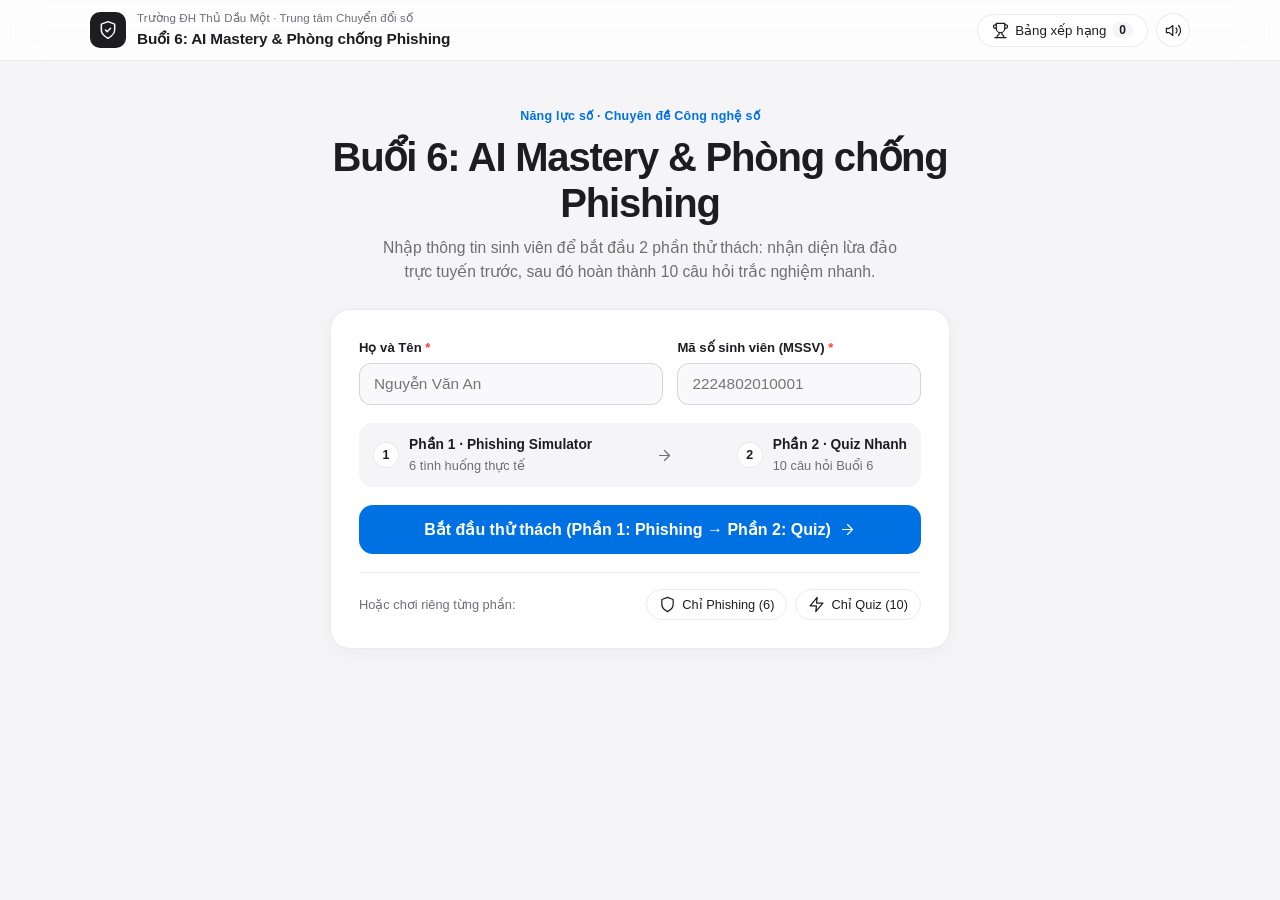
==== commit cc9aa919: "Hide student teacher button, add private quanly.html portal, and upgrade ultra-realistic Gmail/Zalo/" ====
--- a/index.html
+++ b/index.html
@@ -81,10 +81,6 @@
         <button type="button" class="btn-top-icon" id="btnToggleMute" title="Bật / Tắt âm thanh" aria-label="Âm thanh">
           <svg id="iconSoundOn" class="svg-icon" viewBox="0 0 24 24" fill="none" stroke="currentColor"><polygon points="11 5 6 9 2 9 2 15 6 15 11 19 11 5"/><path d="M15.54 8.46a5 5 0 0 1 0 7.07"/><path d="M19.07 4.93a10 10 0 0 1 0 14.14"/></svg>
           <svg id="iconSoundOff" class="svg-icon hidden" viewBox="0 0 24 24" fill="none" stroke="currentColor"><polygon points="11 5 6 9 2 9 2 15 6 15 11 19 11 5"/><line x1="23" y1="9" x2="17" y2="15"/><line x1="17" y1="9" x2="23" y2="15"/></svg>
-        </button>
-        <button type="button" class="btn-top btn-top-teacher" id="btnOpenTeacherGate">
-          <svg class="svg-icon" viewBox="0 0 24 24" fill="none" stroke="currentColor"><circle cx="12" cy="12" r="3"/><path d="M19.4 15a1.65 1.65 0 0 0 .33 1.82l.06.06a2 2 0 0 1-2.83 2.83l-.06-.06a1.65 1.65 0 0 0-1.82-.33 1.65 1.65 0 0 0-1 1.51V21a2 2 0 0 1-4 0v-.09A1.65 1.65 0 0 0 9 19.4a1.65 1.65 0 0 0-1.82.33l-.06.06a2 2 0 0 1-2.83-2.83l.06-.06a1.65 1.65 0 0 0 .33-1.82 1.65 1.65 0 0 0-1.51-1H3a2 2 0 0 1 0-4h.09A1.65 1.65 0 0 0 4.6 9a1.65 1.65 0 0 0-.33-1.82l-.06-.06a2 2 0 0 1 2.83-2.83l.06.06a1.65 1.65 0 0 0 1.82.33H9a1.65 1.65 0 0 0 1-1.51V3a2 2 0 0 1 4 0v.09a1.65 1.65 0 0 0 1 1.51 1.65 1.65 0 0 0 1.82-.33l.06-.06a2 2 0 0 1 2.83 2.83l-.06.06a1.65 1.65 0 0 0-.33 1.82V9a1.65 1.65 0 0 0 1.51 1H21a2 2 0 0 1 0 4h-.09a1.65 1.65 0 0 0-1.51 1z"/></svg>
-          <span>Quản lý</span>
         </button>
       </div>
     </div>
--- a/styles.css
+++ b/styles.css
@@ -582,99 +582,376 @@
   box-shadow: var(--shadow-sm);
 }
 
-.sim-email-bar {
-  background: #F5F5F7;
+/* --- GMAIL AUTHENTIC SKIN --- */
+.sim-gmail-top {
+  background: #F6F8FC;
+  border-bottom: 1px solid #E1E5EA;
   padding: 10px 16px;
-  border-bottom: 1px solid var(--line);
-  display: flex;
-  align-items: center;
-  justify-content: space-between;
+  display: flex;
+  align-items: center;
+  justify-content: space-between;
+  gap: 12px;
+}
+.sim-gmail-brand {
+  display: flex;
+  align-items: center;
+  gap: 8px;
+  font-weight: 600;
+  font-size: 0.92rem;
+  color: #444746;
+}
+.sim-gmail-search {
+  flex: 1;
+  max-width: 340px;
+  background: #EAF1FB;
+  border-radius: 999px;
+  padding: 6px 14px;
+  display: flex;
+  align-items: center;
+  gap: 8px;
+  font-size: 0.8rem;
+  color: #5F6368;
+}
+.sim-gmail-toolbar {
+  background: #FFFFFF;
+  border-bottom: 1px solid #EDEFF2;
+  padding: 8px 16px;
+  display: flex;
+  align-items: center;
+  justify-content: space-between;
+  color: #444746;
+}
+.sim-gmail-tools {
+  display: flex;
+  align-items: center;
+  gap: 14px;
+}
+.sim-gmail-tool-ic {
+  width: 17px;
+  height: 17px;
+  opacity: 0.78;
+}
+.sim-gmail-head {
+  padding: 18px 22px 12px;
+  background: #FFFFFF;
+}
+.sim-gmail-subject-row {
+  display: flex;
+  align-items: center;
+  flex-wrap: wrap;
+  gap: 10px;
+  margin-bottom: 16px;
+}
+.sim-subject {
+  margin: 0;
+  font-size: 1.15rem;
+  font-weight: 500;
+  letter-spacing: -0.01em;
+  color: #1F1F1F;
+}
+.sim-gmail-inbox-tag {
+  display: inline-flex;
+  align-items: center;
+  gap: 4px;
+  font-size: 0.72rem;
+  font-weight: 500;
+  color: #444746;
+  background: #E8EAED;
+  padding: 2px 8px;
+  border-radius: 4px;
+}
+.sim-sender {
+  display: flex;
+  align-items: flex-start;
+  justify-content: space-between;
+  gap: 12px;
+  flex-wrap: wrap;
+}
+.sim-sender-left { display: flex; align-items: center; gap: 12px; }
+.sim-ava {
+  width: 38px;
+  height: 38px;
+  border-radius: 50%;
+  background: #1A73E8;
+  color: #FFFFFF;
+  display: grid;
+  place-items: center;
+  font-weight: 600;
+  font-size: 0.95rem;
+  flex-shrink: 0;
+}
+.sim-gmail-sender-name {
+  font-weight: 700;
+  font-size: 0.92rem;
+  color: #1F1F1F;
+}
+.sim-addr {
+  font-size: 0.8rem;
+  color: #5F6368;
+  font-family: var(--mono);
+}
+.sim-gmail-to {
+  font-size: 0.76rem;
+  color: #5F6368;
+  margin-top: 2px;
+}
+.sim-gmail-meta-right {
+  display: flex;
+  align-items: center;
+  gap: 10px;
   font-size: 0.78rem;
-  color: var(--muted);
-}
-.dots { display: flex; gap: 6px; }
+  color: #5F6368;
+}
+.sim-gmail-signature {
+  margin-top: 18px;
+  padding-top: 12px;
+  border-top: 1px solid #EDEFF2;
+  font-size: 0.78rem;
+  color: #5F6368;
+  line-height: 1.5;
+}
+
+/* Gmail Attachment Card */
+.sim-gmail-attach-wrap {
+  padding: 4px 22px 20px 72px;
+}
+.sim-gmail-attach-card {
+  display: inline-flex;
+  align-items: center;
+  gap: 12px;
+  padding: 10px 14px;
+  border-radius: 10px;
+  border: 1px solid #DADCE0;
+  background: #F8F9FA;
+  color: #1F1F1F;
+  cursor: pointer;
+  transition: background 0.14s, border-color 0.14s, box-shadow 0.14s;
+  text-align: left;
+}
+.sim-gmail-attach-card:hover {
+  background: #F1F3F4;
+  border-color: #BDC1C6;
+  box-shadow: 0 1px 3px rgba(0, 0, 0, 0.08);
+}
+.sim-attach-badge {
+  width: 34px;
+  height: 38px;
+  border-radius: 6px;
+  background: #137333;
+  color: #FFFFFF;
+  display: grid;
+  place-items: center;
+  font-size: 0.7rem;
+  font-weight: 800;
+  letter-spacing: 0.03em;
+  flex-shrink: 0;
+}
+.sim-attach-badge.is-pdf { background: #C5221F; }
+.sim-attach-badge.is-doc { background: #1A73E8; }
+.sim-attach-meta {
+  display: flex;
+  flex-direction: column;
+  gap: 2px;
+}
+.sim-attach-name {
+  font-family: var(--mono);
+  font-size: 0.82rem;
+  font-weight: 600;
+  color: #1F1F1F;
+}
+.sim-attach-size {
+  font-size: 0.72rem;
+  color: #5F6368;
+}
+
+/* --- ZALO AUTHENTIC CHAT SKIN --- */
+.sim-zalo-head {
+  background: #FFFFFF;
+  color: #081C36;
+  padding: 11px 16px;
+  border-bottom: 1px solid #DCE4EE;
+  display: flex;
+  align-items: center;
+  justify-content: space-between;
+  gap: 10px;
+}
+.sim-zalo-user {
+  display: flex;
+  align-items: center;
+  gap: 10px;
+  min-width: 0;
+}
+.sim-zalo-ava {
+  width: 40px;
+  height: 40px;
+  border-radius: 50%;
+  background: linear-gradient(135deg, #0068FF, #3898FF);
+  color: #FFFFFF;
+  display: grid;
+  place-items: center;
+  font-weight: 700;
+  font-size: 0.96rem;
+  flex-shrink: 0;
+}
+.sim-zalo-name-row {
+  display: flex;
+  align-items: center;
+  gap: 6px;
+  font-weight: 700;
+  font-size: 0.95rem;
+  color: #081C36;
+}
+.sim-zalo-oa-badge {
+  display: inline-flex;
+  align-items: center;
+  justify-content: center;
+  width: 17px;
+  height: 17px;
+  border-radius: 50%;
+  background: #F59E0B;
+  color: #FFFFFF;
+  flex-shrink: 0;
+}
+.sim-zalo-sub {
+  font-size: 0.76rem;
+  color: #6B7A90;
+}
+.sim-zalo-actions {
+  display: flex;
+  align-items: center;
+  gap: 12px;
+  color: #4A5A70;
+}
+.sim-zalo-stranger-bar {
+  background: #FFF9E6;
+  border-bottom: 1px solid #F3E2A9;
+  padding: 8px 16px;
+  font-size: 0.78rem;
+  color: #7A5400;
+  display: flex;
+  align-items: center;
+  gap: 8px;
+}
+.sim-zalo-wrap {
+  background: #E2E9F3;
+  padding: 18px 18px 22px;
+}
+.sim-zalo-date-pill {
+  display: table;
+  margin: 0 auto 14px;
+  background: rgba(8, 28, 54, 0.22);
+  color: #FFFFFF;
+  font-size: 0.72rem;
+  font-weight: 500;
+  padding: 3px 12px;
+  border-radius: 999px;
+}
+.sim-zalo-row {
+  display: flex;
+  align-items: flex-start;
+  gap: 8px;
+  max-width: 92%;
+}
+.sim-zalo-bubble {
+  position: relative;
+  background: #FFFFFF;
+  border-radius: 12px;
+  border-top-left-radius: 3px;
+  padding: 13px 16px 11px;
+  box-shadow: 0 1px 2px rgba(8, 28, 54, 0.1);
+}
+.sim-zalo-time {
+  font-size: 0.72rem;
+  color: #7589A3;
+  margin-top: 8px;
+}
+
+/* --- CHROME / SAFARI BROWSER PORTAL SKIN (LMS) --- */
+.sim-browser-top {
+  background: #DEE1E6;
+  padding: 8px 12px 0;
+  display: flex;
+  align-items: flex-end;
+  justify-content: space-between;
+  gap: 10px;
+}
+.sim-browser-left {
+  display: flex;
+  align-items: center;
+  gap: 10px;
+}
+.dots { display: flex; gap: 6px; padding-bottom: 8px; }
 .dots span { width: 10px; height: 10px; border-radius: 50%; }
 .dots span:nth-child(1) { background: #FF5F56; }
 .dots span:nth-child(2) { background: #FFBD2E; }
 .dots span:nth-child(3) { background: #27C93F; }
-
-.sim-email-head {
-  padding: 18px 20px;
-  border-bottom: 1px solid var(--line);
-}
-.sim-subject {
-  margin: 0 0 10px;
-  font-size: 1.06rem;
-  font-weight: 600;
-  letter-spacing: -0.01em;
-}
-
-.sim-sender {
-  display: flex;
-  align-items: center;
-  justify-content: space-between;
+.sim-browser-tab {
+  background: #FFFFFF;
+  color: #1F1F1F;
+  font-size: 0.78rem;
+  font-weight: 600;
+  padding: 7px 14px;
+  border-radius: 8px 8px 0 0;
+  display: flex;
+  align-items: center;
+  gap: 7px;
+  max-width: 280px;
+  white-space: nowrap;
+  overflow: hidden;
+  text-overflow: ellipsis;
+}
+.sim-browser-bar {
+  background: #FFFFFF;
+  padding: 7px 14px;
+  border-bottom: 1px solid #E1E3E6;
+  display: flex;
+  align-items: center;
   gap: 10px;
-  flex-wrap: wrap;
-}
-.sim-sender-left { display: flex; align-items: center; gap: 10px; }
-.sim-ava {
-  width: 34px;
-  height: 34px;
-  border-radius: 50%;
-  background: var(--ink);
+}
+.sim-browser-nav-btns {
+  display: flex;
+  align-items: center;
+  gap: 8px;
+  color: #5F6368;
+}
+.sim-browser-omnibox {
+  flex: 1;
+  background: #F1F3F4;
+  border-radius: 999px;
+  padding: 5px 12px;
+  display: flex;
+  align-items: center;
+  gap: 7px;
+  font-family: var(--mono);
+  font-size: 0.79rem;
+  color: #202124;
+  overflow: hidden;
+  text-overflow: ellipsis;
+  white-space: nowrap;
+}
+.sim-portal-banner {
+  background: linear-gradient(90deg, #0B3B8C, #1559C4);
   color: #FFFFFF;
-  display: grid;
-  place-items: center;
-  font-weight: 600;
-  font-size: 0.9rem;
-}
-.sim-addr {
-  font-family: var(--mono);
-  font-size: 0.8rem;
-  background: var(--bg);
-  padding: 2px 8px;
-  border-radius: 6px;
-  color: var(--ink);
-}
-
-.sim-zalo-head {
-  background: #0068FF;
-  color: #FFFFFF;
-  padding: 12px 18px;
-  display: flex;
-  align-items: center;
-  justify-content: space-between;
-}
-.sim-zalo-wrap { background: #EEF2F7; padding: 18px; }
-.sim-zalo-bubble {
-  background: #FFFFFF;
-  border-radius: 16px;
-  border-top-left-radius: 4px;
-  padding: 15px 17px;
-  box-shadow: var(--shadow-xs);
-}
-
-.sim-lms-head {
-  background: var(--ink);
-  color: #FFFFFF;
-  padding: 12px 18px;
-  display: flex;
-  justify-content: space-between;
-  align-items: center;
-  font-weight: 600;
-  font-size: 0.92rem;
-}
-.sim-lms-url {
-  background: #F5F5F7;
-  padding: 7px 16px;
-  border-bottom: 1px solid var(--line);
-  font-family: var(--mono);
-  font-size: 0.8rem;
-  color: var(--muted);
+  padding: 12px 20px;
+  display: flex;
+  align-items: center;
+  justify-content: space-between;
+  gap: 10px;
+}
+.sim-portal-card {
+  margin: 16px 20px 8px;
+  padding: 14px 16px;
+  border-radius: 10px;
+  background: #F8FAFC;
+  border: 1px solid #E2E8F0;
+}
+
+.sim-gmail-body {
+  padding-left: 72px;
 }
 
 .sim-body {
-  padding: 20px;
+  padding: 18px 22px;
   font-size: 0.95rem;
   line-height: 1.65;
   color: var(--ink);
@@ -1413,4 +1690,7 @@
   .stage-preview-row { flex-direction: column; align-items: flex-start; }
   .stage-arrow { transform: rotate(90deg); }
   .card { padding: 18px; }
-}
+  .sim-gmail-body { padding-left: 18px; }
+  .sim-gmail-attach-wrap { padding: 4px 18px 18px 18px; }
+  .sim-gmail-search { max-width: 170px; }
+}
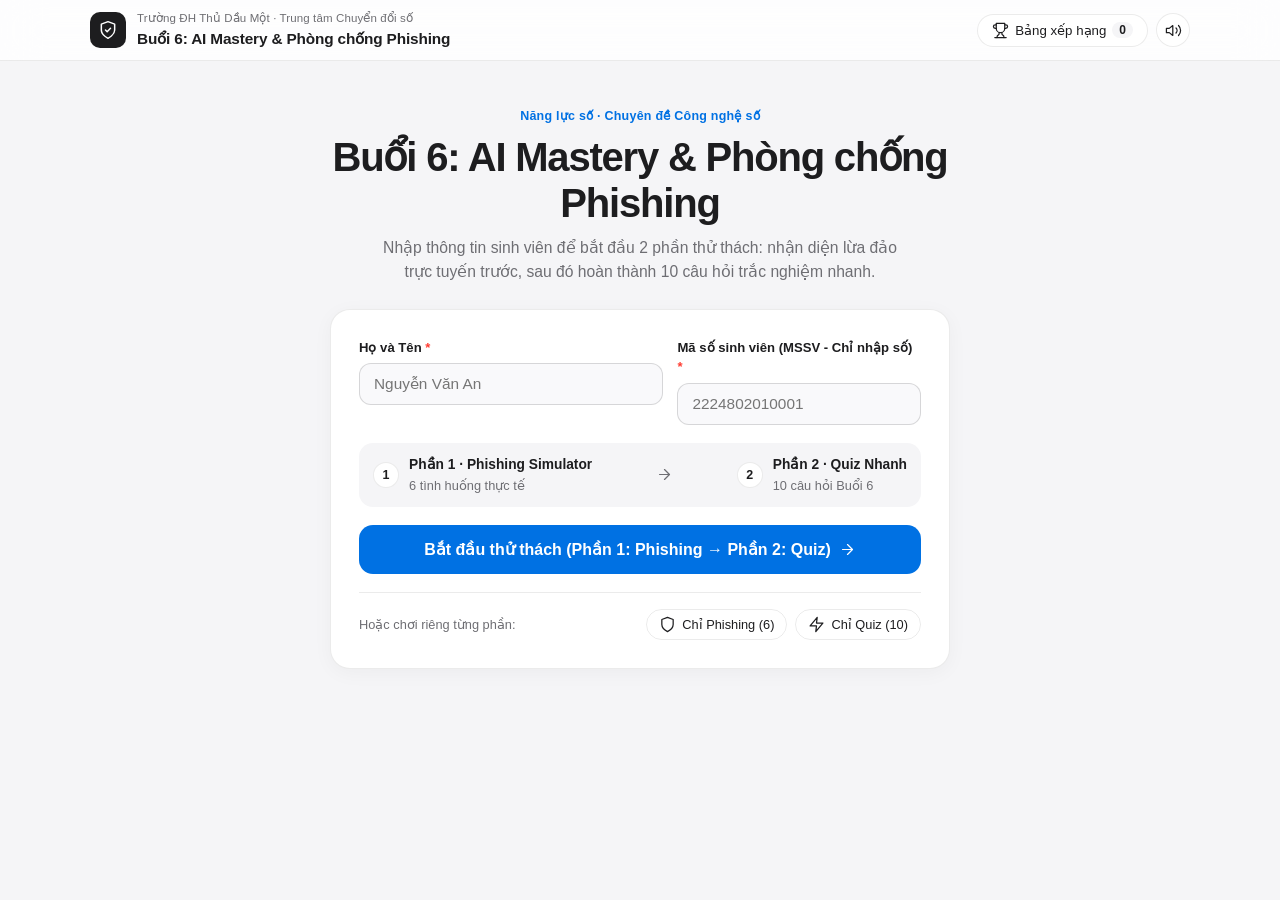
==== commit b08e34c4: "Simulate destination browser/file screens on phishing clicks before grading, and enforce numeric-onl" ====
--- a/index.html
+++ b/index.html
@@ -52,6 +52,36 @@
     </div>
   </div>
 
+  <!-- SIMULATED DESTINATION BROWSER / FILE PREVIEW OVERLAY (Non-grading) -->
+  <div id="simScreenOverlay" class="sim-screen-overlay hidden" role="dialog" aria-modal="true" aria-labelledby="simScreenTabTitle">
+    <div class="sim-screen-window">
+      <div class="sim-screen-chrome">
+        <div class="sim-screen-dots">
+          <button type="button" class="sim-dot-close" id="btnSimDotClose" title="Đóng cửa sổ mô phỏng" aria-label="Đóng"></button>
+          <span class="sim-dot-yellow"></span>
+          <span class="sim-dot-green"></span>
+        </div>
+        <div class="sim-screen-tab">
+          <span id="simScreenTabTitle">Trình duyệt mô phỏng</span>
+        </div>
+        <span class="sim-screen-env-tag">Mô phỏng tương tác</span>
+      </div>
+      <div class="sim-screen-address-row">
+        <div class="sim-screen-omnibox">
+          <svg class="svg-icon" id="simScreenLockIcon" viewBox="0 0 24 24" fill="none" stroke="currentColor"><rect x="3" y="11" width="18" height="11" rx="2"/><path d="M7 11V7a5 5 0 0 1 10 0v4"/></svg>
+          <code id="simScreenUrl">https://...</code>
+        </div>
+      </div>
+      <div id="simScreenBody" class="sim-screen-body"></div>
+      <div class="sim-screen-footer">
+        <span class="sim-screen-hint">Quan sát kỹ địa chỉ trên thanh URL &amp; nội dung trang, sau đó quay lại chọn <strong>An toàn</strong> hoặc <strong>Chặn</strong>.</span>
+        <button type="button" class="btn btn-primary" id="btnCloseSimScreen">
+          <span>Đóng &amp; Quay lại đánh giá</span>
+        </button>
+      </div>
+    </div>
+  </div>
+
   <!-- APPLE FROSTED GLASS TOPBAR -->
   <header class="topbar">
     <div class="topbar-inner">
@@ -106,8 +136,8 @@
               <input type="text" id="inputPlayerName" class="input-apple" placeholder="Nguyễn Văn An" maxlength="60" autocomplete="name" />
             </div>
             <div class="form-group">
-              <label for="inputPlayerMssv">Mã số sinh viên (MSSV) <span class="req">*</span></label>
-              <input type="text" id="inputPlayerMssv" class="input-apple" placeholder="2224802010001" maxlength="30" />
+              <label for="inputPlayerMssv">Mã số sinh viên (MSSV - Chỉ nhập số) <span class="req">*</span></label>
+              <input type="text" inputmode="numeric" pattern="[0-9]*" id="inputPlayerMssv" class="input-apple" placeholder="2224802010001" maxlength="20" autocomplete="off" />
             </div>
           </div>
 
@@ -181,7 +211,7 @@
         <div class="phish-sim-column">
           <div class="sim-hint-bar">
             <svg class="svg-icon" viewBox="0 0 24 24" fill="none" stroke="currentColor"><circle cx="12" cy="12" r="10"/><line x1="12" y1="16" x2="12" y2="12"/><line x1="12" y1="8" x2="12.01" y2="8"/></svg>
-            <span>Kiểm tra kỹ người gửi, nội dung, tệp đính kèm và đường dẫn trước khi quyết định. Bấm nhầm bẫy sẽ kích hoạt cảnh báo ngay.</span>
+            <span>Bạn có thể bấm vào liên kết hoặc tệp đính kèm để xem màn hình mô phỏng thực tế, sau đó chọn <strong>An toàn</strong> hoặc <strong>Chặn</strong> để chấm điểm &amp; xem phân tích.</span>
           </div>
 
           <div class="sim-shell" id="phishSimShell">
--- a/styles.css
+++ b/styles.css
@@ -1677,6 +1677,254 @@
 .form-row-2 { display: grid; grid-template-columns: 1fr 1fr; gap: 10px; }
 
 /* ==========================================================================
+   SIMULATED DESTINATION SCREEN OVERLAY (Link / Attachment Preview)
+   ========================================================================== */
+.sim-screen-overlay {
+  position: fixed;
+  inset: 0;
+  z-index: 6500;
+  background: rgba(15, 23, 42, 0.56);
+  backdrop-filter: blur(8px);
+  display: grid;
+  place-items: center;
+  padding: 16px;
+}
+.sim-screen-overlay.hidden { display: none !important; }
+.sim-screen-window {
+  width: min(740px, 96vw);
+  max-height: 90vh;
+  background: #FFFFFF;
+  border-radius: 14px;
+  border: 1px solid rgba(0, 0, 0, 0.14);
+  box-shadow: 0 28px 70px rgba(0, 0, 0, 0.34);
+  display: flex;
+  flex-direction: column;
+  overflow: hidden;
+  animation: breachPop 0.18s ease-out;
+}
+.sim-screen-chrome {
+  background: #E8EAED;
+  padding: 10px 14px 0 14px;
+  display: flex;
+  align-items: flex-end;
+  gap: 12px;
+  border-bottom: 1px solid #D2D5DA;
+}
+.sim-screen-dots {
+  display: flex;
+  align-items: center;
+  gap: 7px;
+  padding-bottom: 10px;
+}
+.sim-screen-dots span,
+.sim-screen-dots button {
+  width: 12px;
+  height: 12px;
+  border-radius: 50%;
+  border: none;
+  padding: 0;
+}
+.sim-dot-close { background: #FF5F57; cursor: pointer; }
+.sim-dot-close:hover { filter: brightness(0.9); }
+.sim-dot-yellow { background: #FEBC2E; }
+.sim-dot-green { background: #28C840; }
+.sim-screen-tab {
+  background: #FFFFFF;
+  color: #1D1D1F;
+  font-size: 0.78rem;
+  font-weight: 600;
+  padding: 7px 14px;
+  border-radius: 9px 9px 0 0;
+  border: 1px solid #D2D5DA;
+  border-bottom: none;
+  max-width: 300px;
+  white-space: nowrap;
+  overflow: hidden;
+  text-overflow: ellipsis;
+}
+.sim-screen-env-tag {
+  margin-left: auto;
+  margin-bottom: 8px;
+  font-size: 0.7rem;
+  font-weight: 600;
+  color: #5F6368;
+  background: rgba(255, 255, 255, 0.75);
+  padding: 2px 8px;
+  border-radius: 999px;
+}
+.sim-screen-address-row {
+  background: #FFFFFF;
+  padding: 8px 14px;
+  border-bottom: 1px solid #E5E7EB;
+}
+.sim-screen-omnibox {
+  background: #F1F3F4;
+  border-radius: 999px;
+  padding: 6px 12px;
+  display: flex;
+  align-items: center;
+  gap: 8px;
+  font-size: 0.82rem;
+  color: #202124;
+}
+.sim-screen-omnibox .svg-icon { width: 14px; height: 14px; flex-shrink: 0; color: #5F6368; }
+.sim-screen-omnibox code {
+  font-family: ui-monospace, SFMono-Regular, Menlo, monospace;
+  font-size: 0.8rem;
+  word-break: break-all;
+  color: #1D1D1F;
+}
+.sim-screen-body {
+  padding: 20px;
+  overflow-y: auto;
+  background: #F8FAFC;
+  flex: 1;
+}
+.sim-screen-footer {
+  padding: 12px 18px;
+  background: #FFFFFF;
+  border-top: 1px solid var(--line);
+  display: flex;
+  align-items: center;
+  justify-content: space-between;
+  gap: 12px;
+  flex-wrap: wrap;
+}
+.sim-screen-hint { font-size: 0.82rem; color: var(--muted); }
+
+/* Fake / Official Page Cards inside Simulator */
+.sim-page-card {
+  background: #FFFFFF;
+  border: 1px solid #E2E8F0;
+  border-radius: 12px;
+  overflow: hidden;
+  box-shadow: 0 4px 16px rgba(15, 23, 42, 0.05);
+}
+.sim-page-banner {
+  background: linear-gradient(135deg, #004E98, #0071E3);
+  color: #FFFFFF;
+  padding: 16px 20px;
+  display: flex;
+  align-items: center;
+  justify-content: space-between;
+  gap: 10px;
+}
+.sim-page-banner.is-urgent { background: linear-gradient(135deg, #1D4ED8, #2563EB); }
+.sim-page-banner.is-safe { background: linear-gradient(135deg, #0F5132, #198754); }
+.sim-page-body { padding: 18px 20px; }
+.sim-page-body h4 { margin: 0 0 6px; font-size: 1.04rem; color: #0F172A; }
+.sim-page-body p { margin: 0 0 12px; font-size: 0.9rem; color: #475569; line-height: 1.5; }
+.sim-fake-form-grid {
+  display: grid;
+  grid-template-columns: 1fr 1fr;
+  gap: 10px;
+  margin: 12px 0 14px;
+}
+.sim-fake-field label {
+  display: block;
+  font-size: 0.76rem;
+  font-weight: 600;
+  color: #334155;
+  margin-bottom: 4px;
+}
+.sim-fake-field input {
+  width: 100%;
+  padding: 8px 10px;
+  border: 1px solid #CBD5E1;
+  border-radius: 8px;
+  font-size: 0.85rem;
+  background: #F8FAFC;
+}
+.sim-fake-submit {
+  width: 100%;
+  padding: 10px 16px;
+  border-radius: 9px;
+  border: none;
+  background: #0071E3;
+  color: #FFFFFF;
+  font-weight: 600;
+  font-size: 0.92rem;
+  cursor: pointer;
+}
+.sim-fake-submit:hover { background: #005BB5; }
+
+/* Fake Excel Protected View */
+.sim-excel-bar {
+  background: #217346;
+  color: #FFFFFF;
+  padding: 10px 16px;
+  font-size: 0.84rem;
+  font-weight: 600;
+  display: flex;
+  justify-content: space-between;
+  align-items: center;
+}
+.sim-excel-macro-warn {
+  background: #FFF3CD;
+  border-bottom: 1px solid #FFE69C;
+  padding: 10px 16px;
+  display: flex;
+  align-items: center;
+  justify-content: space-between;
+  gap: 10px;
+  flex-wrap: wrap;
+  font-size: 0.83rem;
+  color: #664D03;
+}
+.sim-btn-enable-macro {
+  background: #FFFFFF;
+  border: 1px solid #997404;
+  color: #664D03;
+  font-weight: 700;
+  font-size: 0.78rem;
+  padding: 5px 12px;
+  border-radius: 6px;
+  cursor: pointer;
+}
+.sim-btn-enable-macro:hover { background: #FFECB5; }
+.sim-excel-sheet {
+  padding: 14px 16px;
+  font-family: ui-monospace, SFMono-Regular, Menlo, monospace;
+  font-size: 0.78rem;
+  color: #475569;
+  background: #FFFFFF;
+}
+.sim-excel-blur {
+  margin-top: 8px;
+  padding: 14px;
+  border: 1px dashed #CBD5E1;
+  border-radius: 8px;
+  background: #F8FAFC;
+  text-align: center;
+  color: #64748B;
+}
+
+/* Inline Simulated Alert triggered when interacting inside fake page */
+.sim-breach-inline-warn {
+  margin-top: 14px;
+  background: #FEF2F2;
+  border: 1.5px solid #DC2626;
+  border-radius: 10px;
+  padding: 14px 16px;
+  color: #7F1D1D;
+}
+.sim-breach-inline-warn h5 { margin: 0 0 6px; font-size: 0.94rem; color: #B91C1C; }
+.sim-breach-inline-warn ul { margin: 6px 0 0 18px; padding: 0; font-size: 0.84rem; }
+
+/* Safe Portal preview elements */
+.sim-safe-meta-list {
+  list-style: none;
+  margin: 12px 0 0;
+  padding: 12px 14px;
+  background: #F0FDF4;
+  border: 1px solid #BBF7D0;
+  border-radius: 9px;
+  font-size: 0.85rem;
+  color: #166534;
+}
+.sim-safe-meta-list li + li { margin-top: 5px; }
+
+/* ==========================================================================
    RESPONSIVE
    ========================================================================== */
 @media (max-width: 900px) {
@@ -1684,7 +1932,7 @@
 }
 
 @media (max-width: 640px) {
-  .form-row-entry, .quiz-options-grid, .phish-action-bar, .result-stats-grid, .podium-grid, .settings-grid, .form-row-2 {
+  .form-row-entry, .quiz-options-grid, .phish-action-bar, .result-stats-grid, .podium-grid, .settings-grid, .form-row-2, .sim-fake-form-grid {
     grid-template-columns: 1fr;
   }
   .stage-preview-row { flex-direction: column; align-items: flex-start; }
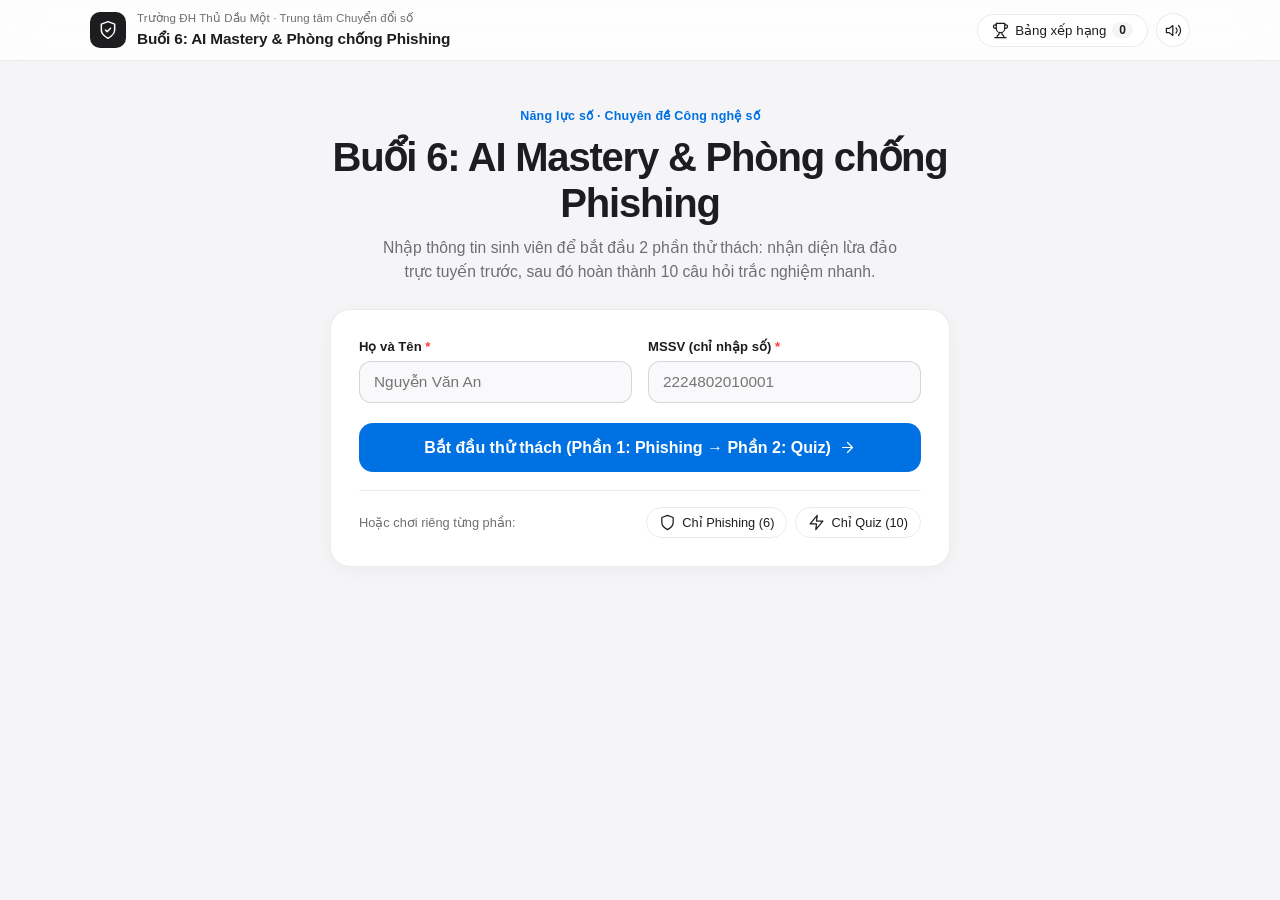
==== commit cd7f0d5b: "Align Name/MSSV row, remove stage preview bar, and polish mobile/desktop responsive grid" ====
--- a/index.html
+++ b/index.html
@@ -136,26 +136,8 @@
               <input type="text" id="inputPlayerName" class="input-apple" placeholder="Nguyễn Văn An" maxlength="60" autocomplete="name" />
             </div>
             <div class="form-group">
-              <label for="inputPlayerMssv">Mã số sinh viên (MSSV - Chỉ nhập số) <span class="req">*</span></label>
+              <label for="inputPlayerMssv">MSSV (chỉ nhập số) <span class="req">*</span></label>
               <input type="text" inputmode="numeric" pattern="[0-9]*" id="inputPlayerMssv" class="input-apple" placeholder="2224802010001" maxlength="20" autocomplete="off" />
-            </div>
-          </div>
-
-          <div class="stage-preview-row">
-            <div class="stage-chip">
-              <span class="stage-num">1</span>
-              <div>
-                <strong>Phần 1 · Phishing Simulator</strong>
-                <span class="muted-inline"><span id="countComboPhish">6</span> tình huống thực tế</span>
-              </div>
-            </div>
-            <svg class="svg-icon stage-arrow" viewBox="0 0 24 24" fill="none" stroke="currentColor"><line x1="5" y1="12" x2="19" y2="12"/><polyline points="12 5 19 12 12 19"/></svg>
-            <div class="stage-chip">
-              <span class="stage-num">2</span>
-              <div>
-                <strong>Phần 2 · Quiz Nhanh</strong>
-                <span class="muted-inline"><span id="countComboQuiz">10</span> câu hỏi Buổi 6</span>
-              </div>
             </div>
           </div>
 
--- a/styles.css
+++ b/styles.css
@@ -370,19 +370,26 @@
 
 .form-row-entry {
   display: grid;
-  grid-template-columns: 1.25fr 1fr;
-  gap: 14px;
-  margin-bottom: 18px;
+  grid-template-columns: 1fr 1fr;
+  align-items: end;
+  gap: 16px;
+  margin-bottom: 20px;
 }
 
 .form-group { margin-bottom: 12px; }
-.form-row-entry .form-group { margin-bottom: 0; }
+.form-row-entry .form-group { margin-bottom: 0; min-width: 0; }
 .form-group label {
   display: block;
   font-size: 0.82rem;
   font-weight: 600;
   color: var(--ink);
   margin-bottom: 6px;
+  line-height: 1.35;
+}
+.form-row-entry .form-group label {
+  white-space: nowrap;
+  overflow: hidden;
+  text-overflow: ellipsis;
 }
 .req { color: var(--red); }
 
@@ -1932,9 +1939,27 @@
 }
 
 @media (max-width: 640px) {
+  .topbar-inner { padding: 10px 14px; gap: 8px; }
+  .brand-school { display: none; }
+  .brand-title { font-size: 0.88rem; }
+  .btn-top { padding: 6px 11px; font-size: 0.78rem; }
+  .main-wrap { padding: 18px 14px 48px; }
+  .entry-shell { margin-top: 6px; }
+  .entry-hero { margin-bottom: 18px; }
+  .entry-hero h1 { font-size: 1.55rem; }
+  .entry-sub { font-size: 0.9rem; }
+  .entry-card { padding: 20px 18px; }
   .form-row-entry, .quiz-options-grid, .phish-action-bar, .result-stats-grid, .podium-grid, .settings-grid, .form-row-2, .sim-fake-form-grid {
     grid-template-columns: 1fr;
   }
+  .btn-block-xl { padding: 14px 16px; font-size: 0.92rem; }
+  .entry-secondary-modes { flex-direction: column; align-items: stretch; gap: 10px; }
+  .sec-label { text-align: center; }
+  .sec-btns { width: 100%; display: grid; grid-template-columns: 1fr 1fr; gap: 8px; }
+  .btn-ghost-pill { justify-content: center; width: 100%; }
+  .hud-bar { padding: 12px 14px; }
+  .hud-metrics { width: 100%; display: grid; grid-template-columns: repeat(3, 1fr); gap: 8px; }
+  .metric-pill { min-width: 0; padding: 6px 8px; }
   .stage-preview-row { flex-direction: column; align-items: flex-start; }
   .stage-arrow { transform: rotate(90deg); }
   .card { padding: 18px; }
